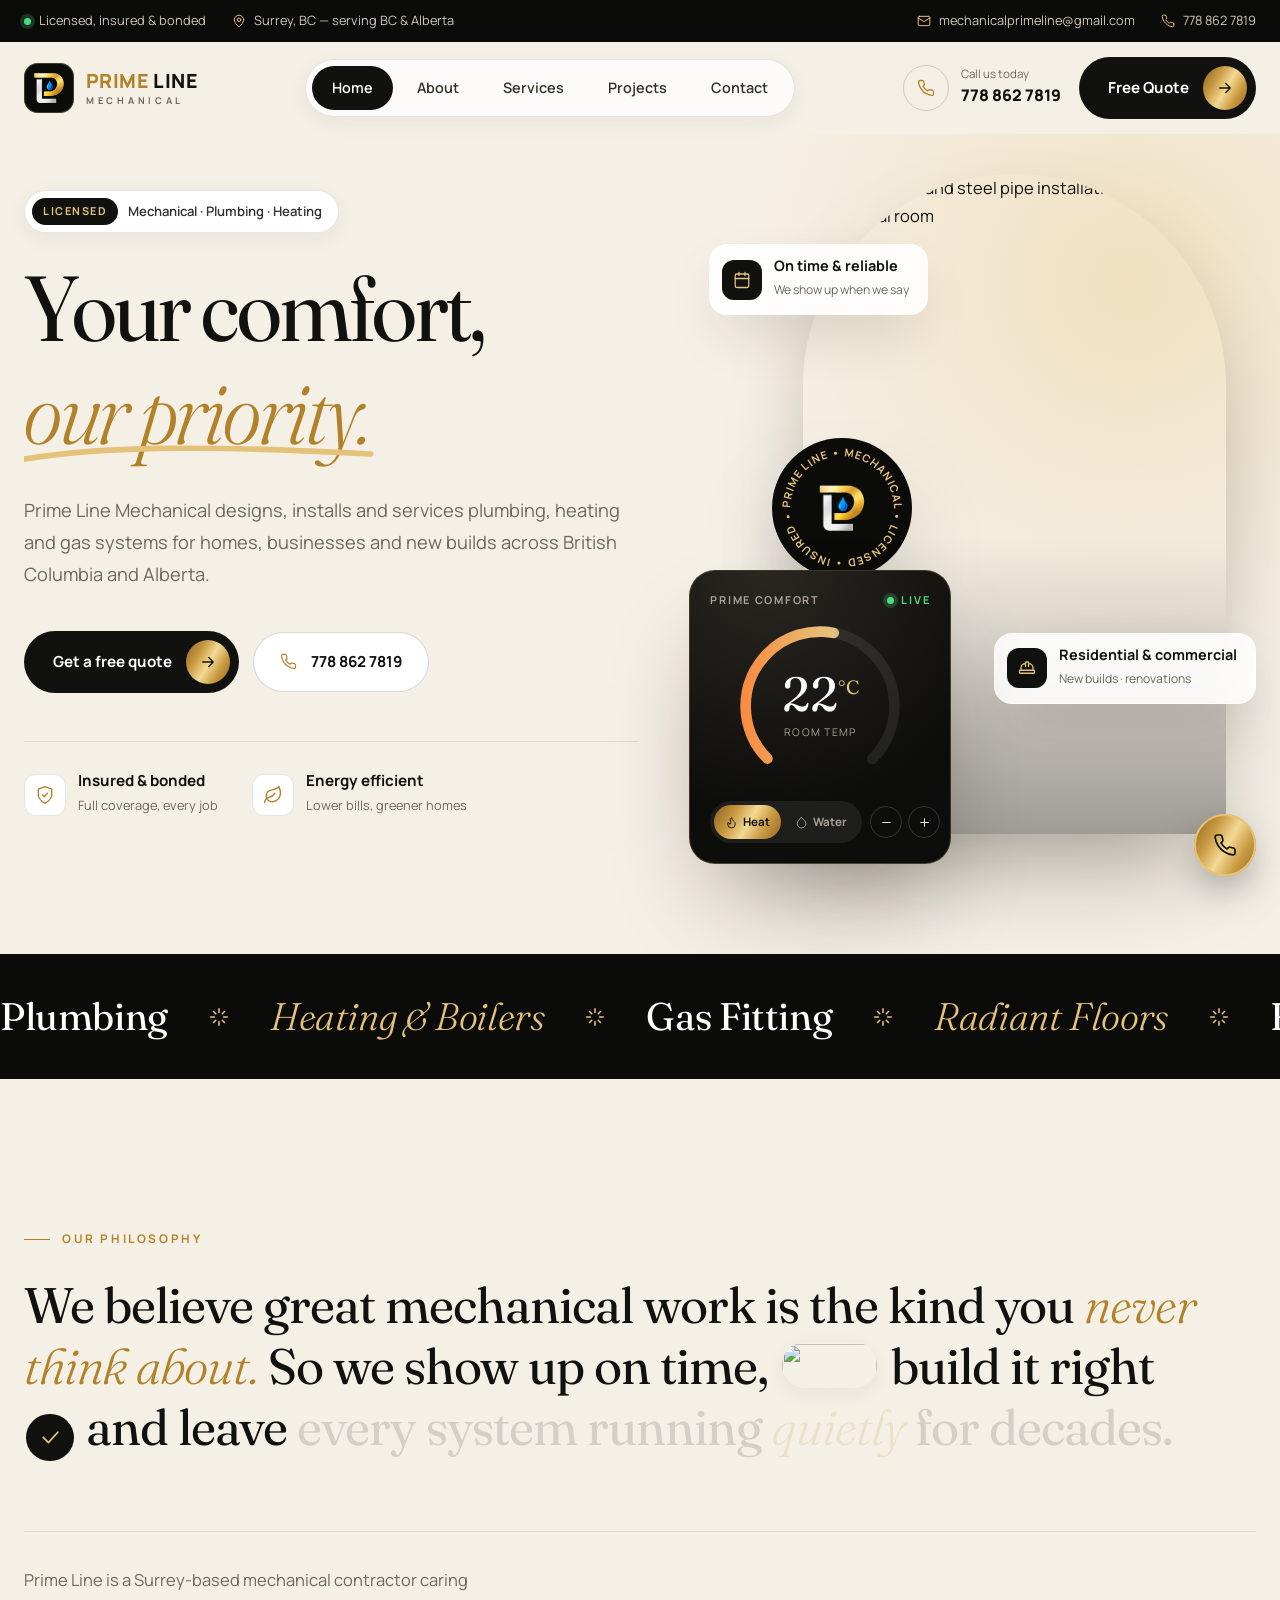
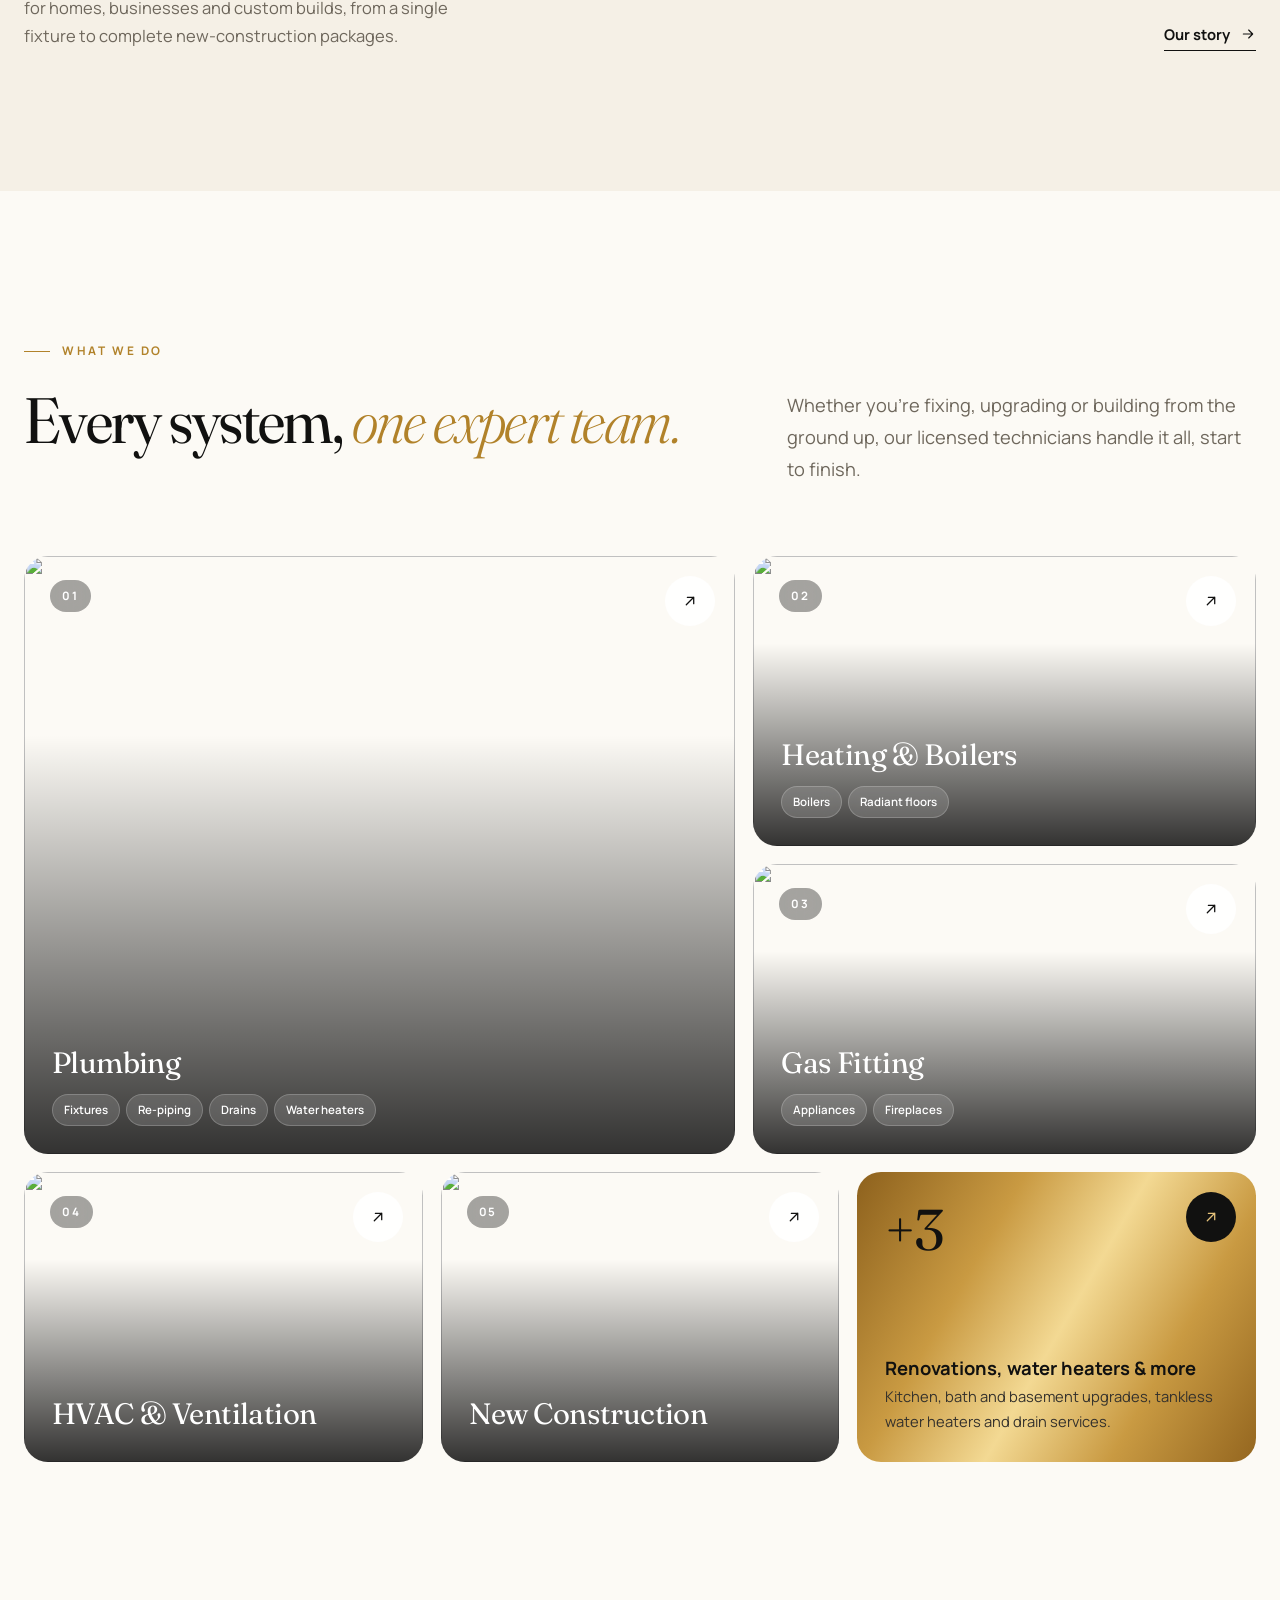
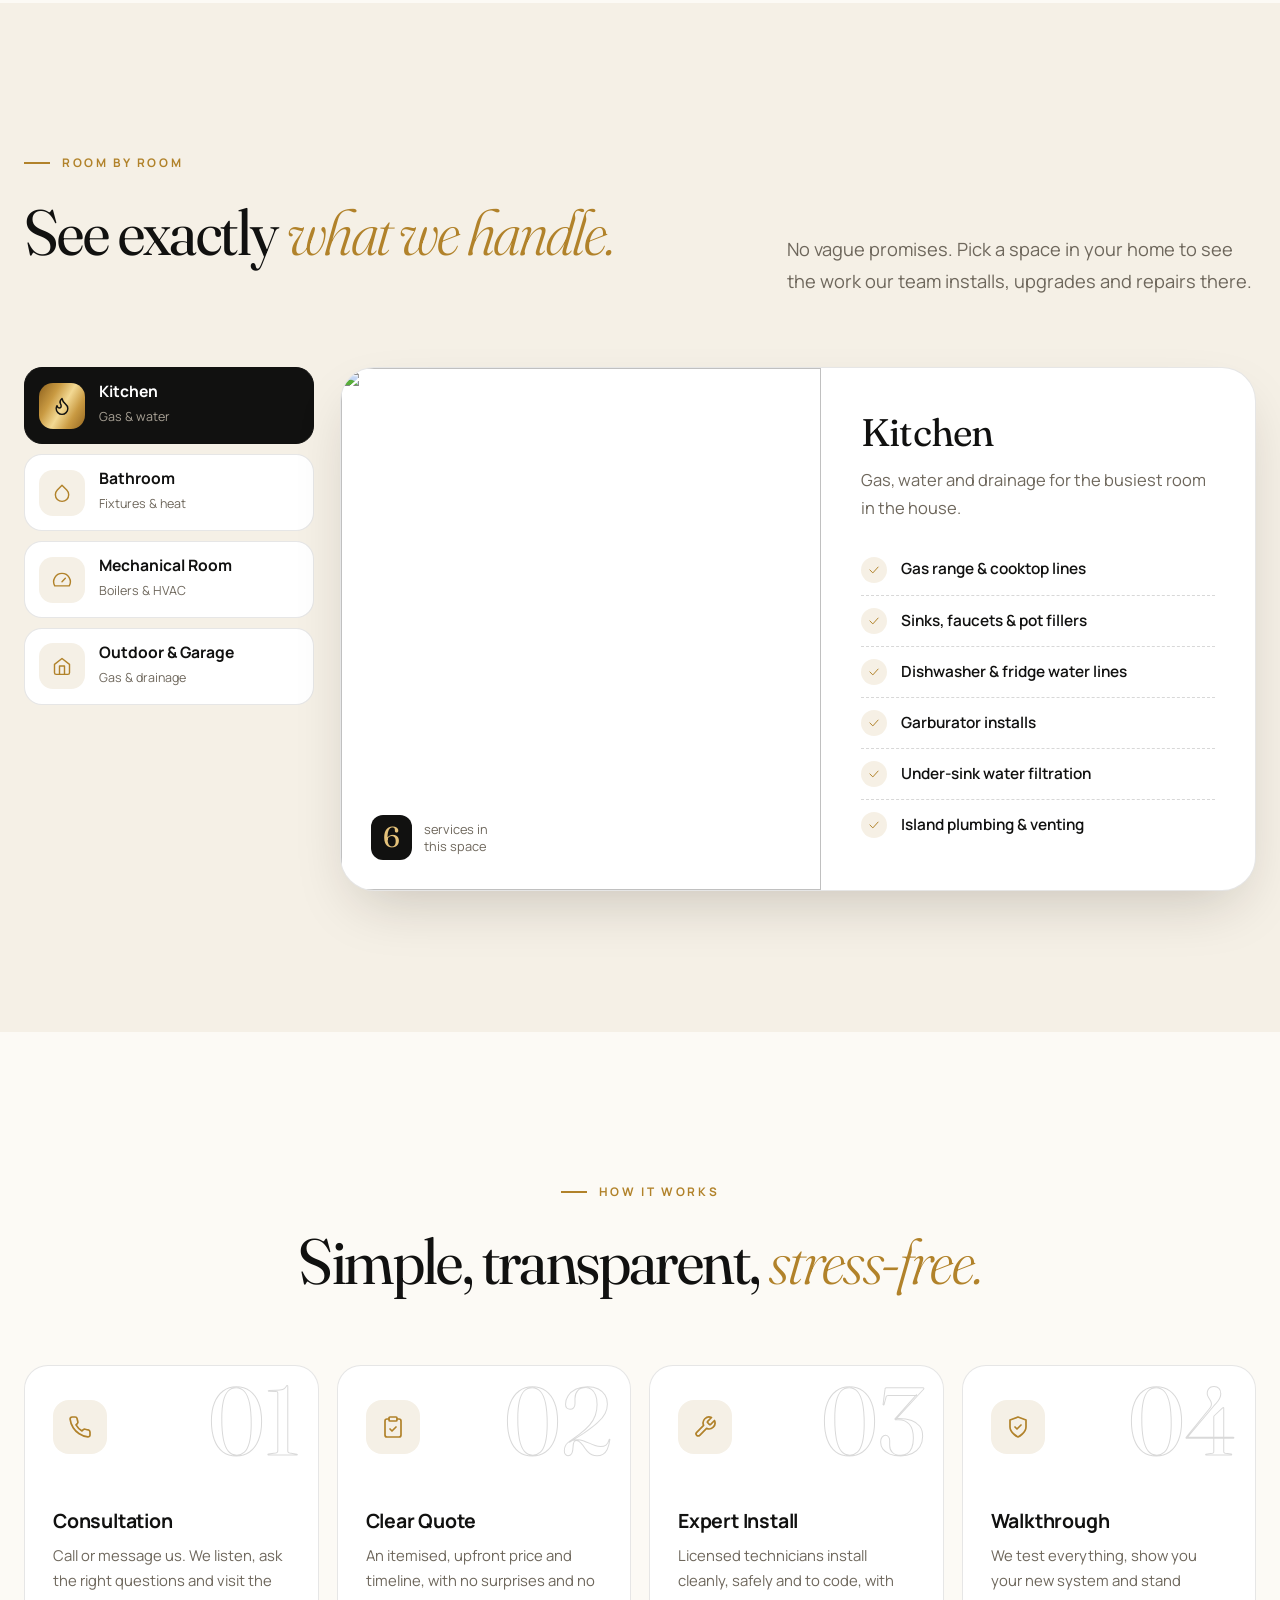
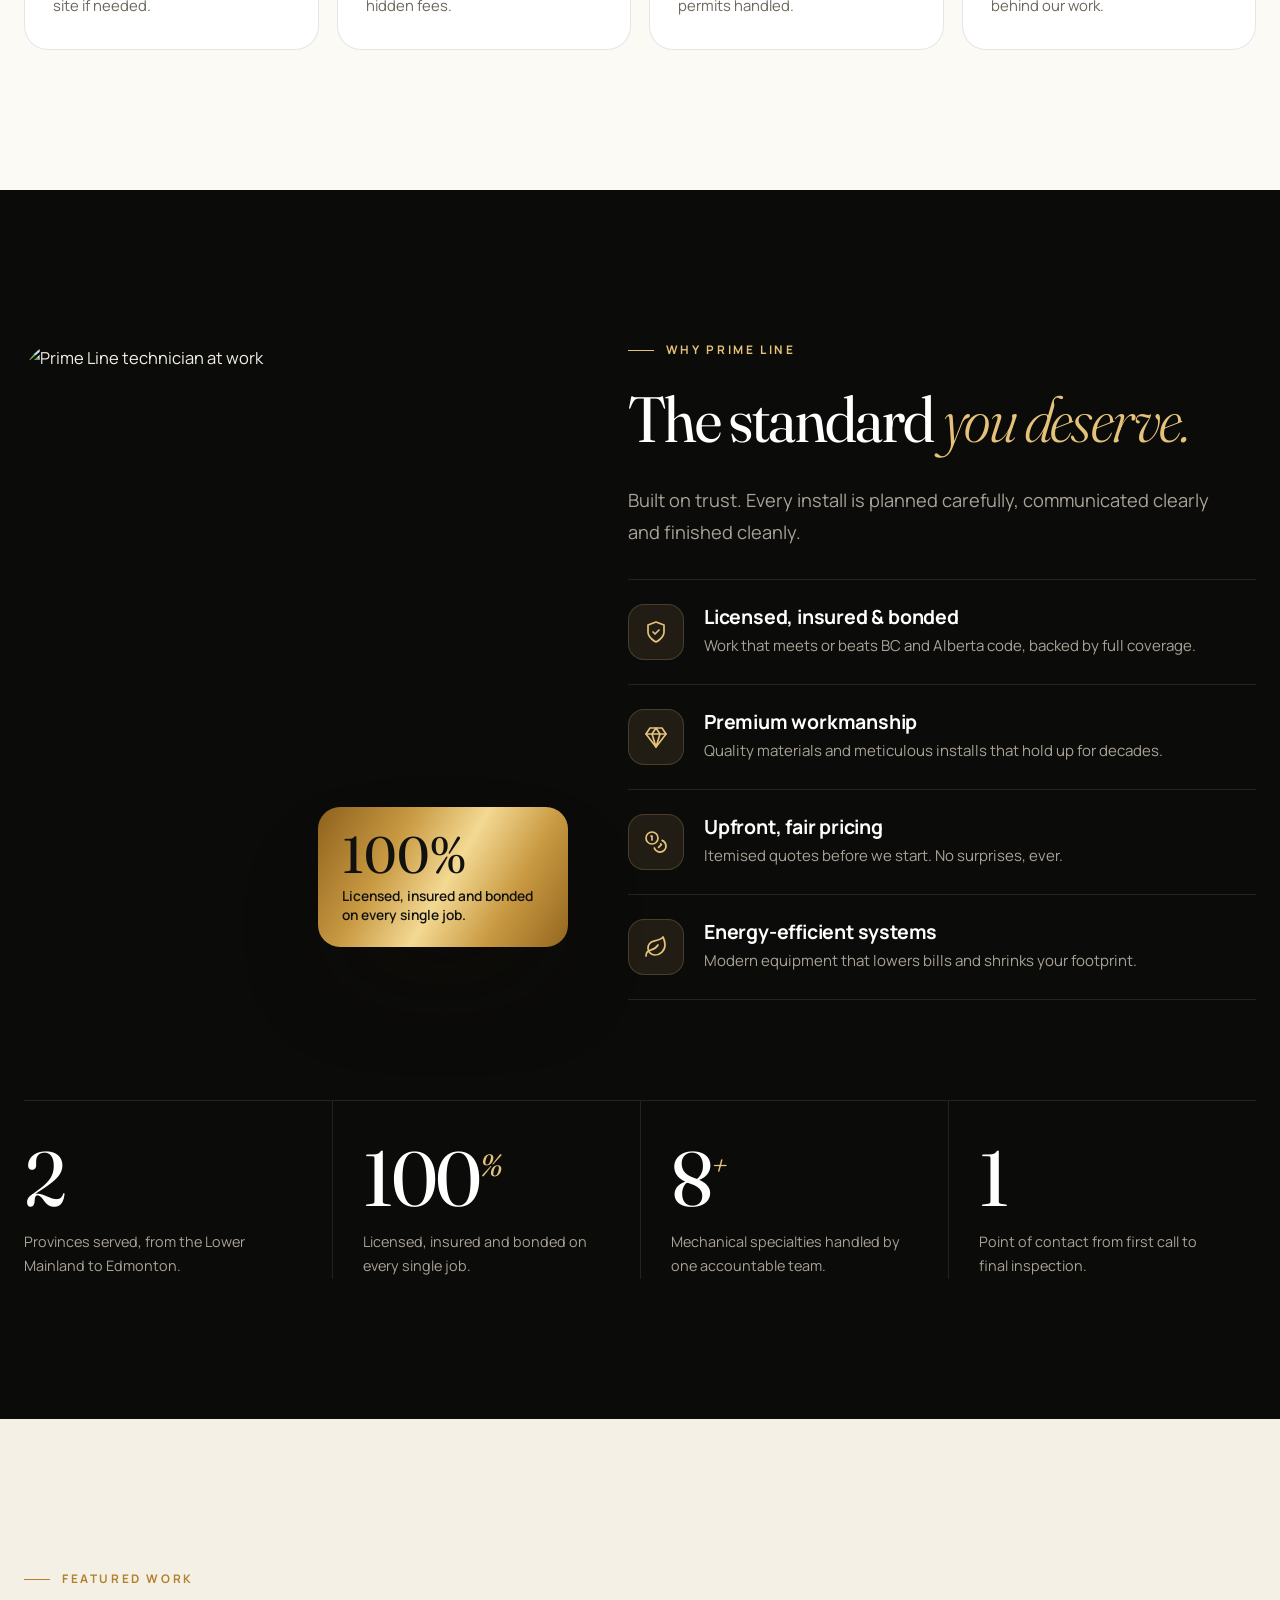
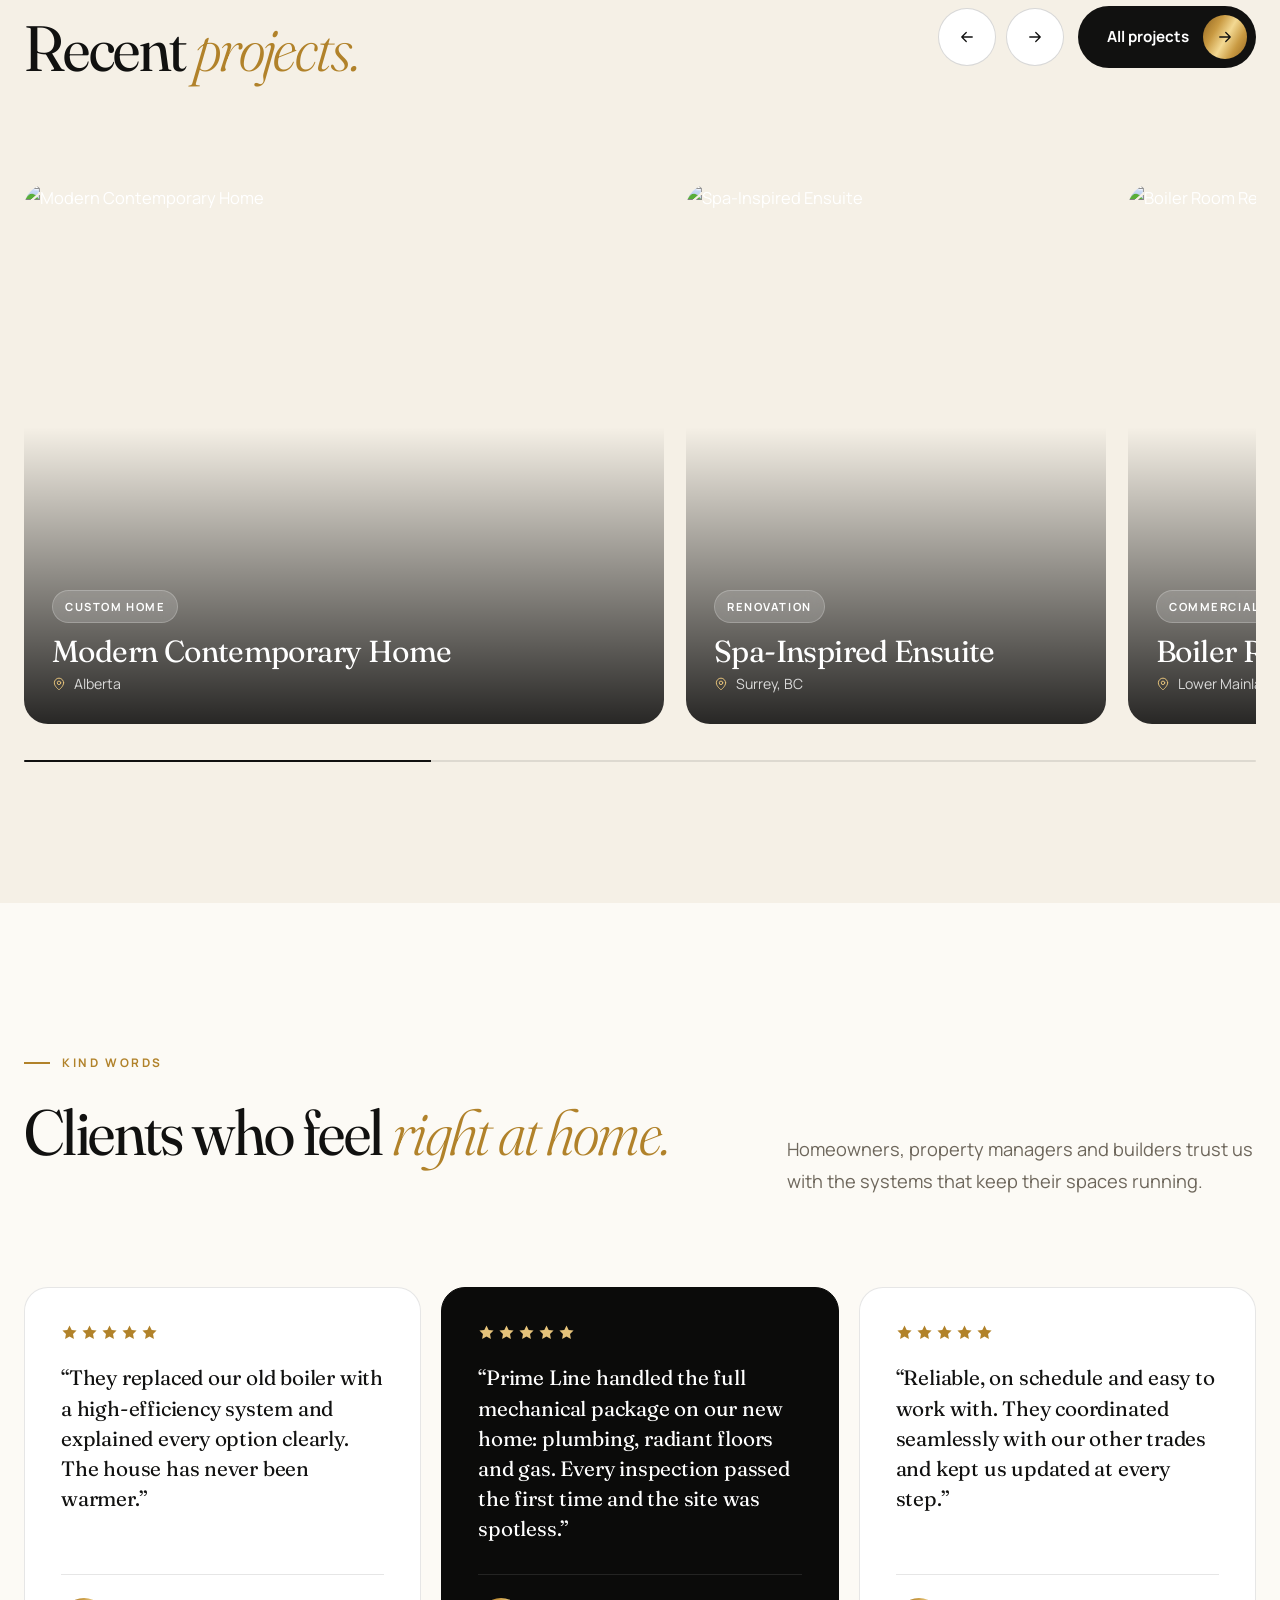
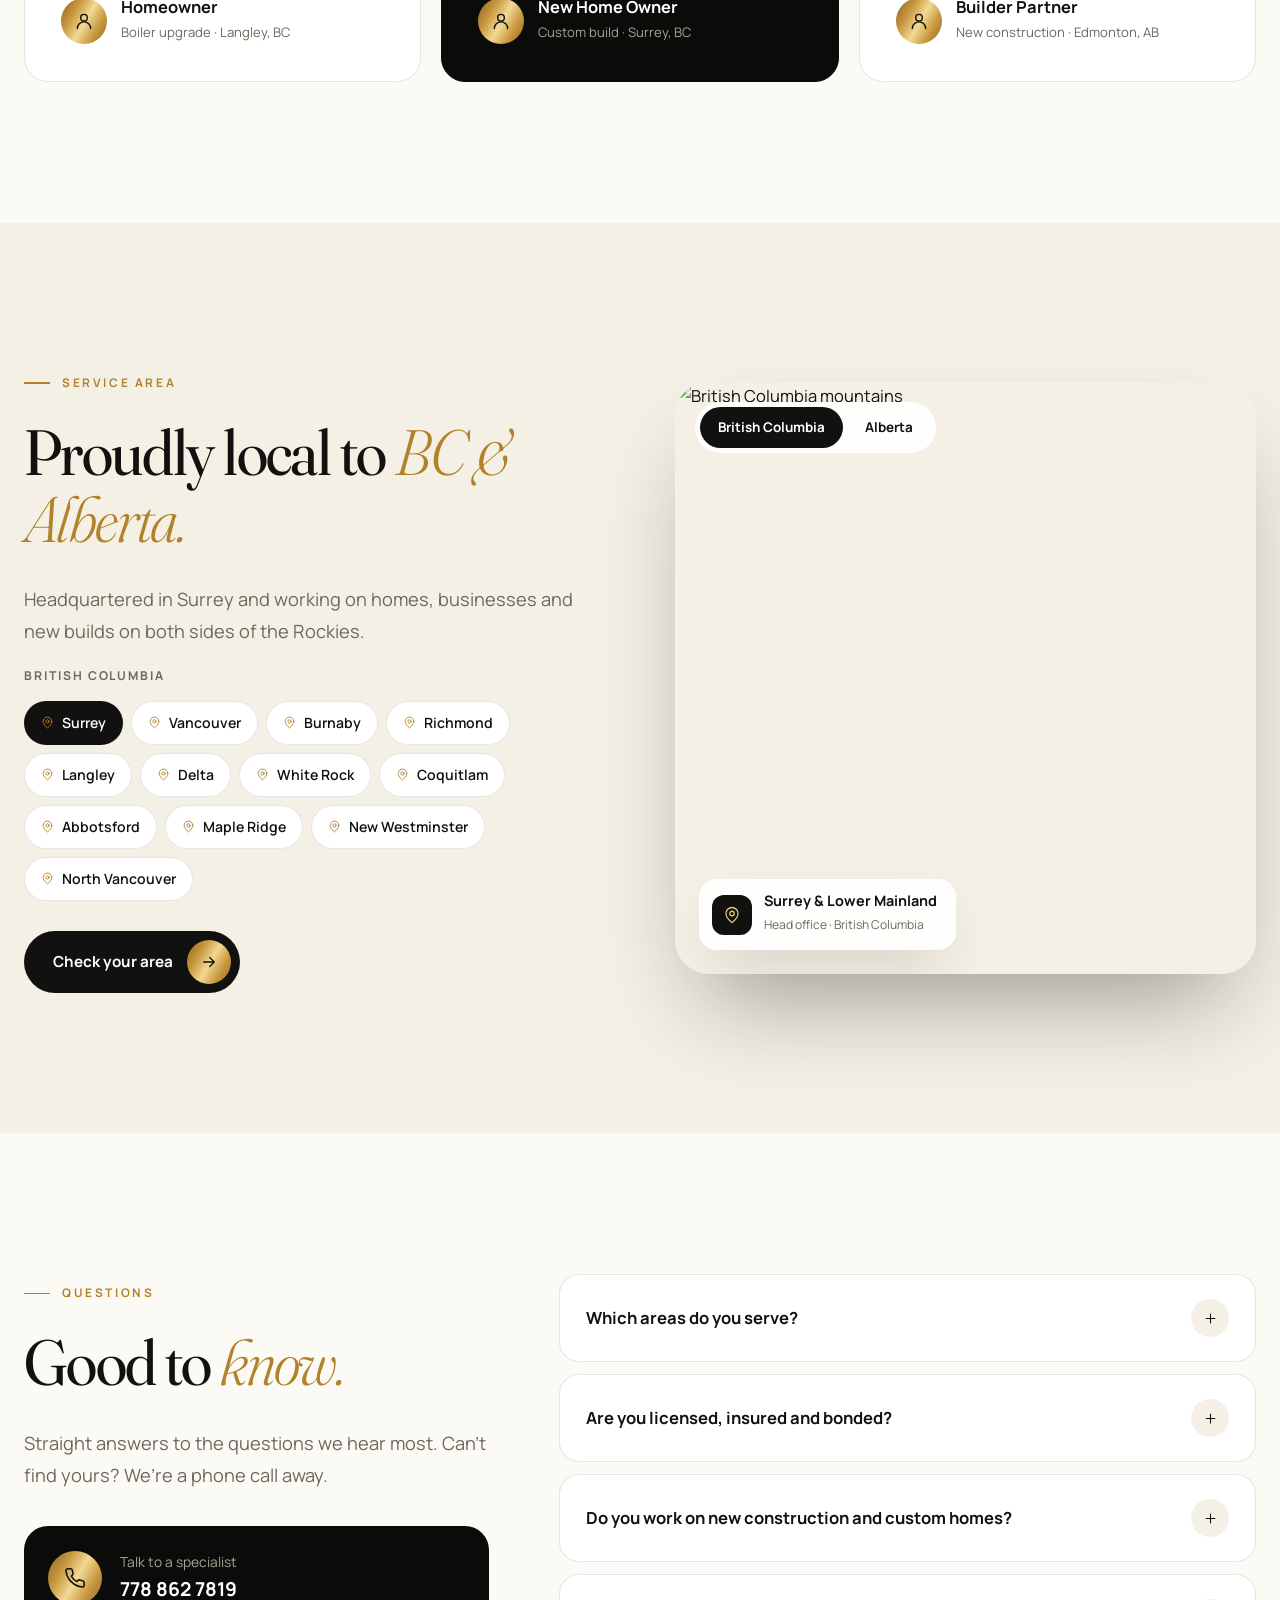
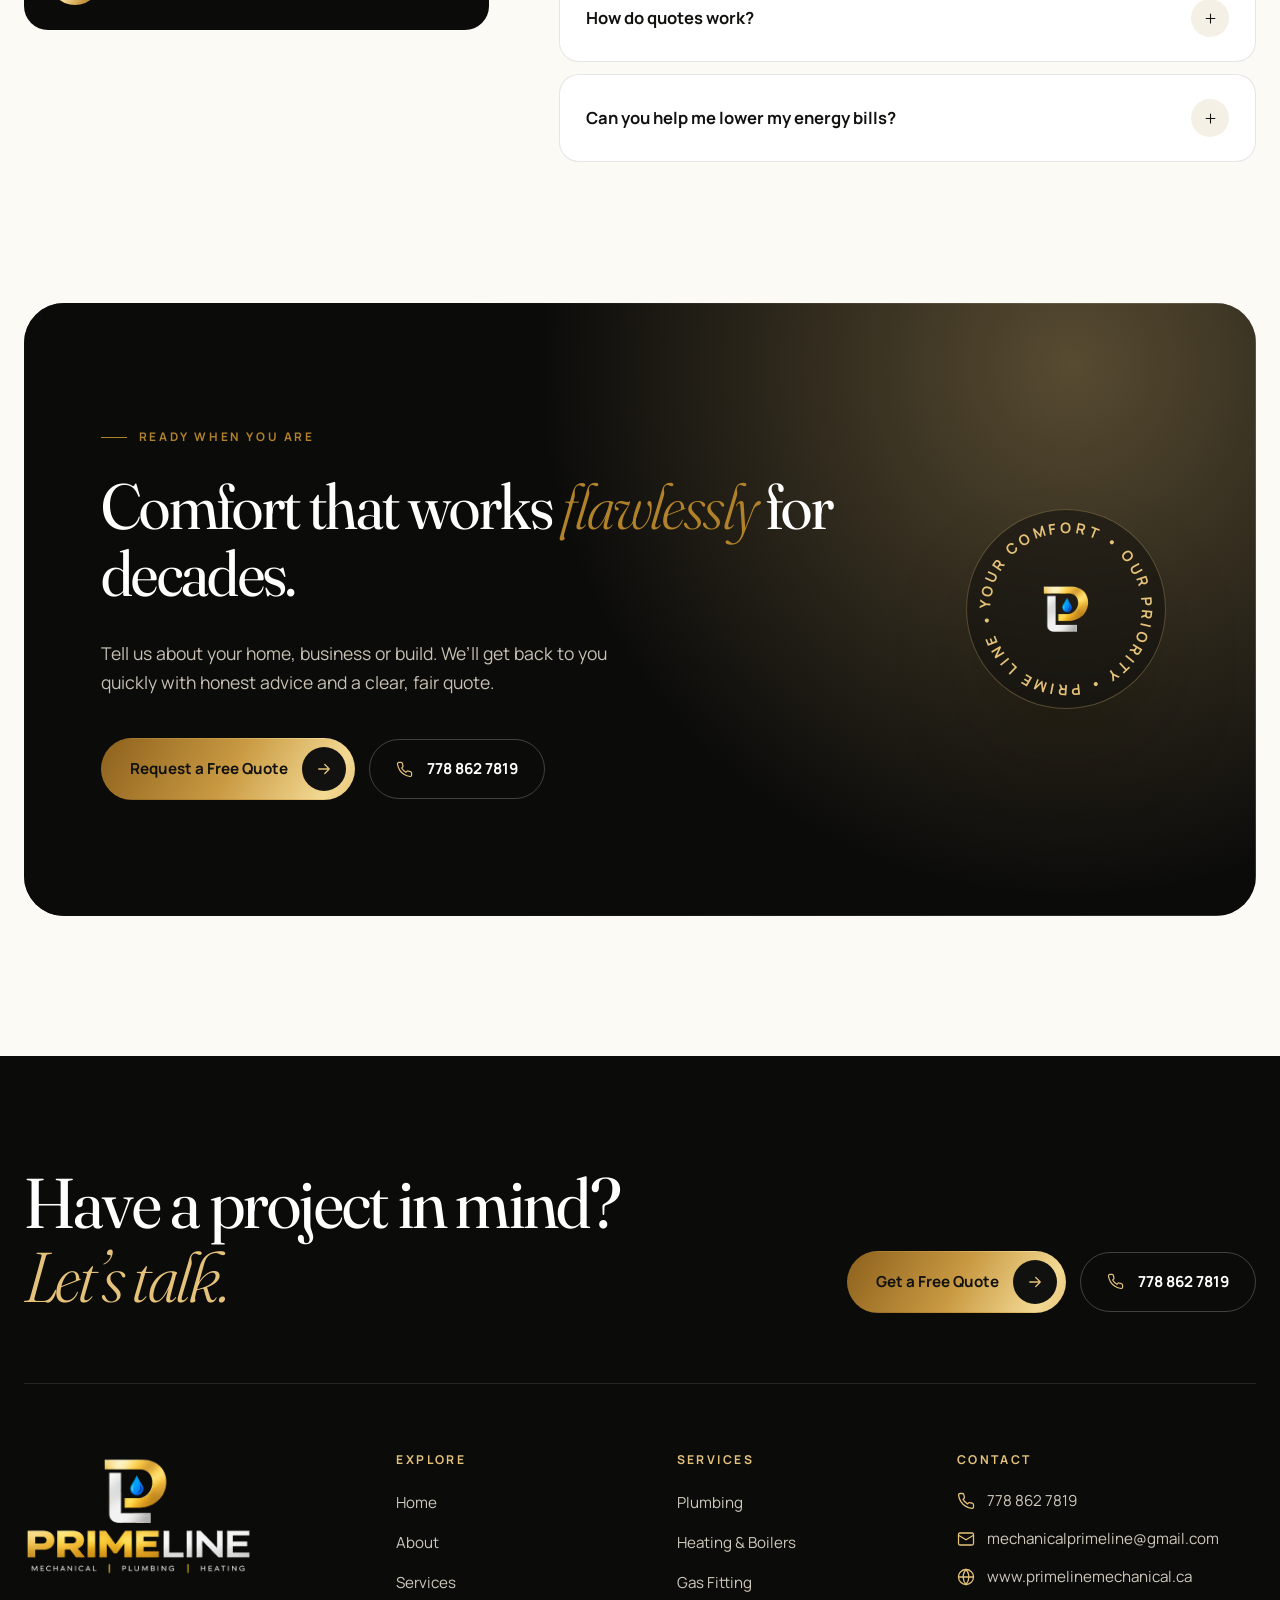
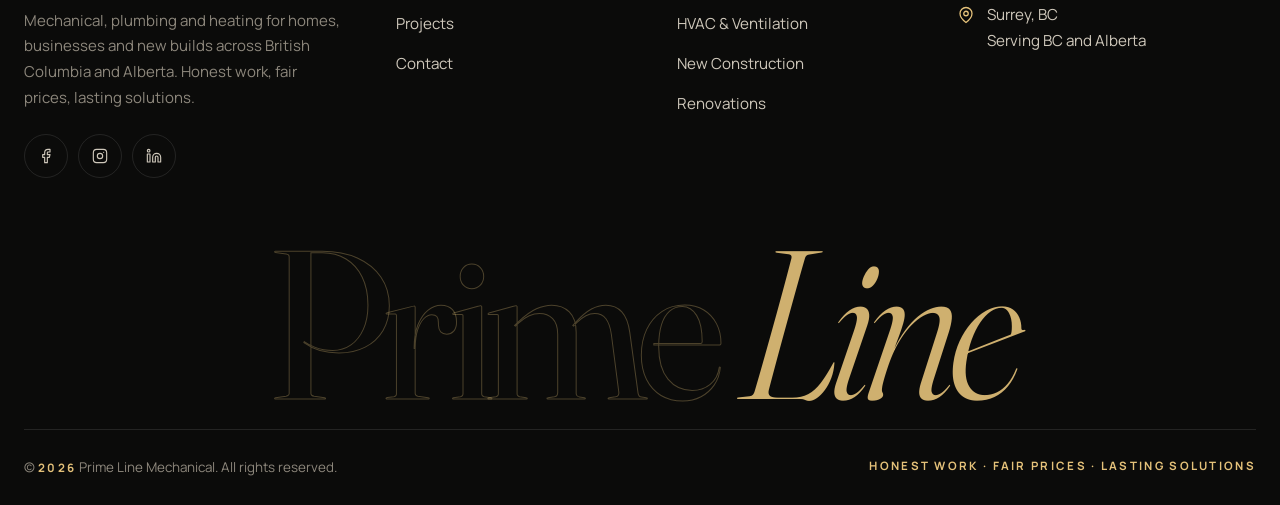
==== index.html @ 098510f1 "Add Prime Line Mechanical 5-page website Static site (Home, About, Services, Projects, Contact) with" ====
<!DOCTYPE html>
<html lang="en">
<head>
<meta charset="UTF-8">
<meta name="viewport" content="width=device-width, initial-scale=1">
<title>Prime Line Mechanical | Plumbing, Heating & Gas | Surrey, BC</title>
<meta name="description" content="Licensed, insured and bonded mechanical, plumbing and heating contractor in Surrey, BC, serving BC and Alberta.">
<meta name="theme-color" content="#0b0b0a">
<meta property="og:title" content="Prime Line Mechanical | Plumbing, Heating & Gas | Surrey, BC">
<meta property="og:description" content="Licensed, insured and bonded mechanical, plumbing and heating contractor in Surrey, BC, serving BC and Alberta.">
<meta property="og:type" content="website">
<link rel="icon" href="img/favicon.png" type="image/png">
<link rel="apple-touch-icon" href="img/favicon.png">
<meta property="og:image" content="img/logo-full.png">
<link rel="preconnect" href="https://fonts.googleapis.com">
<link rel="preconnect" href="https://fonts.gstatic.com" crossorigin>
<link rel="preconnect" href="https://images.unsplash.com">
<link href="https://fonts.googleapis.com/css2?family=Fraunces:ital,opsz,wght@0,9..144,300..600;1,9..144,300..500&family=Manrope:wght@400;500;600;700;800&display=swap" rel="stylesheet">
<link rel="stylesheet" href="css/style.css">
</head>
<body>
<svg width="0" height="0" style="position:absolute" aria-hidden="true">

<defs>
  <linearGradient id="lg-gold" x1="0" y1="0" x2="1" y2="1">
    <stop offset="0" stop-color="#8a5f1c"/><stop offset=".35" stop-color="#e2b65a"/><stop offset=".55" stop-color="#fbe7a6"/><stop offset=".8" stop-color="#d4a64a"/><stop offset="1" stop-color="#9b6a22"/>
  </linearGradient>
  <linearGradient id="lg-chrome" x1="0" y1="0" x2="0" y2="1">
    <stop offset="0" stop-color="#ffffff"/><stop offset=".45" stop-color="#cfcfcf"/><stop offset=".55" stop-color="#8a8a8a"/><stop offset="1" stop-color="#e8e8e8"/>
  </linearGradient>
  <linearGradient id="lg-blue" x1="0" y1="0" x2="0" y2="1">
    <stop offset="0" stop-color="#8fd0ff"/><stop offset=".5" stop-color="#2f8cff"/><stop offset="1" stop-color="#0b4fd1"/>
  </linearGradient>
</defs>

<defs><linearGradient id="dial-grad" x1="0" y1="0" x2="1" y2="1">
<stop offset="0" stop-color="#2f8cff"/><stop offset=".45" stop-color="#e5c27a"/><stop offset="1" stop-color="#ff7a2f"/></linearGradient></defs>

<symbol id="logo" viewBox="0 0 64 64">
  <path d="M10 5h22a16.5 16.5 0 0 1 0 33H23v7H10z M23 16v11h8.5a5.5 5.5 0 0 0 0-11z" fill="url(#lg-gold)" fill-rule="evenodd"/>
  <path d="M10 45h13v5h25v9H10z" fill="url(#lg-chrome)"/>
  <rect x="31" y="46.5" width="2.4" height="11" fill="#7d7d7d" opacity=".6"/>
  <rect x="34.5" y="41" width="4" height="5" rx="1" fill="url(#lg-gold)"/>
  <rect x="32" y="39.5" width="9" height="2.4" rx="1.2" fill="url(#lg-gold)"/>
  <path d="M28 15.5c3.4 4.4 4.6 6.8 4.6 8.8a4.6 4.6 0 0 1-9.2 0c0-2 1.2-4.4 4.6-8.8z" fill="url(#lg-blue)"/>
  <path d="M55 30c4.6 5.4 6.6 9 6.6 12.6a6.6 6.6 0 0 1-13.2 0c0-3 1.6-5.4 3-7.4.8 2 1.8 3.2 3 3.4-.6-3.2-.2-5.8.6-8.6z" fill="url(#lg-blue)"/>
</symbol>

<symbol id="i-phone" viewBox="0 0 24 24" fill="none" stroke="currentColor" stroke-width="1.7" stroke-linecap="round" stroke-linejoin="round"><path d="M22 16.9v3a2 2 0 0 1-2.2 2 19.8 19.8 0 0 1-8.6-3.1 19.5 19.5 0 0 1-6-6A19.8 19.8 0 0 1 2.1 4.2 2 2 0 0 1 4.1 2h3a2 2 0 0 1 2 1.7c.1 1 .4 1.9.7 2.8a2 2 0 0 1-.5 2.1L8 9.9a16 16 0 0 0 6 6l1.3-1.3a2 2 0 0 1 2.1-.4c.9.3 1.8.6 2.8.7a2 2 0 0 1 1.7 2z"/></symbol>
<symbol id="i-mail" viewBox="0 0 24 24" fill="none" stroke="currentColor" stroke-width="1.7" stroke-linecap="round" stroke-linejoin="round"><rect x="2" y="4" width="20" height="16" rx="2"/><path d="m22 7-10 6L2 7"/></symbol>
<symbol id="i-pin" viewBox="0 0 24 24" fill="none" stroke="currentColor" stroke-width="1.7" stroke-linecap="round" stroke-linejoin="round"><path d="M20 10c0 6-8 12-8 12s-8-6-8-12a8 8 0 0 1 16 0z"/><circle cx="12" cy="10" r="3"/></symbol>
<symbol id="i-globe" viewBox="0 0 24 24" fill="none" stroke="currentColor" stroke-width="1.7" stroke-linecap="round" stroke-linejoin="round"><circle cx="12" cy="12" r="10"/><path d="M2 12h20M12 2a15 15 0 0 1 0 20M12 2a15 15 0 0 0 0 20"/></symbol>
<symbol id="i-clock" viewBox="0 0 24 24" fill="none" stroke="currentColor" stroke-width="1.7" stroke-linecap="round" stroke-linejoin="round"><circle cx="12" cy="12" r="10"/><path d="M12 6v6l4 2"/></symbol>
<symbol id="i-arrow" viewBox="0 0 24 24" fill="none" stroke="currentColor" stroke-width="1.7" stroke-linecap="round" stroke-linejoin="round"><path d="M5 12h14M13 6l6 6-6 6"/></symbol>
<symbol id="i-check" viewBox="0 0 24 24" fill="none" stroke="currentColor" stroke-width="1.7" stroke-linecap="round" stroke-linejoin="round"><circle cx="12" cy="12" r="10"/><path d="m8 12 3 3 5-6"/></symbol>
<symbol id="i-shield" viewBox="0 0 24 24" fill="none" stroke="currentColor" stroke-width="1.7" stroke-linecap="round" stroke-linejoin="round"><path d="M12 22s8-4 8-10V5l-8-3-8 3v7c0 6 8 10 8 10z"/><path d="m9 12 2 2 4-4"/></symbol>
<symbol id="i-users" viewBox="0 0 24 24" fill="none" stroke="currentColor" stroke-width="1.7" stroke-linecap="round" stroke-linejoin="round"><path d="M17 21v-2a4 4 0 0 0-4-4H5a4 4 0 0 0-4 4v2"/><circle cx="9" cy="7" r="4"/><path d="M23 21v-2a4 4 0 0 0-3-3.9M16 3.1a4 4 0 0 1 0 7.8"/></symbol>
<symbol id="i-diamond" viewBox="0 0 24 24" fill="none" stroke="currentColor" stroke-width="1.7" stroke-linecap="round" stroke-linejoin="round"><path d="M6 3h12l4 6-10 13L2 9z"/><path d="M2 9h20M12 22 8 9l4-6 4 6z"/></symbol>
<symbol id="i-coins" viewBox="0 0 24 24" fill="none" stroke="currentColor" stroke-width="1.7" stroke-linecap="round" stroke-linejoin="round"><circle cx="8" cy="8" r="6"/><path d="M18.1 10.4A6 6 0 1 1 10.3 18"/><path d="M7 6h1v4M16.7 13.9l.7.7-2.8 2.8"/></symbol>
<symbol id="i-leaf" viewBox="0 0 24 24" fill="none" stroke="currentColor" stroke-width="1.7" stroke-linecap="round" stroke-linejoin="round"><path d="M11 20A7 7 0 0 1 9.8 6.1C15.5 5 17 4.5 19 2c1 2 2 4.2 2 8 0 5.5-4.8 10-10 10z"/><path d="M2 21c0-3 1.9-5.4 5.2-6.1 2.5-.5 5-2 6.8-4.9"/></symbol>
<symbol id="i-plus" viewBox="0 0 24 24" fill="none" stroke="currentColor" stroke-width="1.7" stroke-linecap="round" stroke-linejoin="round"><path d="M12 5v14M5 12h14"/></symbol>
<symbol id="i-close" viewBox="0 0 24 24" fill="none" stroke="currentColor" stroke-width="1.7" stroke-linecap="round" stroke-linejoin="round"><path d="M18 6 6 18M6 6l12 12"/></symbol>
<symbol id="i-up" viewBox="0 0 24 24" fill="none" stroke="currentColor" stroke-width="1.7" stroke-linecap="round" stroke-linejoin="round"><path d="M12 19V5M5 12l7-7 7 7"/></symbol>
<symbol id="i-wrench" viewBox="0 0 24 24" fill="none" stroke="currentColor" stroke-width="1.7" stroke-linecap="round" stroke-linejoin="round"><path d="M14.7 6.3a1 1 0 0 0 0 1.4l1.6 1.6a1 1 0 0 0 1.4 0l3.8-3.8a6 6 0 0 1-7.9 7.9l-6.9 6.9a2.1 2.1 0 0 1-3-3l6.9-6.9a6 6 0 0 1 7.9-7.9z"/></symbol>
<symbol id="i-flame" viewBox="0 0 24 24" fill="none" stroke="currentColor" stroke-width="1.7" stroke-linecap="round" stroke-linejoin="round"><path d="M8.5 14.5A2.5 2.5 0 0 0 11 12c0-1.4-.5-2-1-3-1.1-2.1-.2-4 2-6 .5 2.5 2 4.9 4 6.5 2 1.6 3 3.5 3 5.5a7 7 0 1 1-14 0c0-1.2.4-2.3 1-3.4.3 1.6 1.6 2.9 3.5 2.9z"/></symbol>
<symbol id="i-drop" viewBox="0 0 24 24" fill="none" stroke="currentColor" stroke-width="1.7" stroke-linecap="round" stroke-linejoin="round"><path d="M12 2.7 17.7 8.4a8 8 0 1 1-11.3 0z"/></symbol>
<symbol id="i-fan" viewBox="0 0 24 24" fill="none" stroke="currentColor" stroke-width="1.7" stroke-linecap="round" stroke-linejoin="round"><circle cx="12" cy="12" r="2"/><path d="M12 10c0-4 1-8 4-8s3 4 0 6M14 12c4 0 8 1 8 4s-4 3-6 0M12 14c0 4-1 8-4 8s-3-4 0-6M10 12c-4 0-8-1-8-4s4-3 6 0"/></symbol>
<symbol id="i-building" viewBox="0 0 24 24" fill="none" stroke="currentColor" stroke-width="1.7" stroke-linecap="round" stroke-linejoin="round"><rect x="4" y="2" width="16" height="20" rx="2"/><path d="M9 22v-4h6v4M8 6h.01M16 6h.01M12 6h.01M12 10h.01M12 14h.01M16 10h.01M16 14h.01M8 10h.01M8 14h.01"/></symbol>
<symbol id="i-home" viewBox="0 0 24 24" fill="none" stroke="currentColor" stroke-width="1.7" stroke-linecap="round" stroke-linejoin="round"><path d="m3 10 9-7 9 7v10a2 2 0 0 1-2 2H5a2 2 0 0 1-2-2z"/><path d="M9 22V12h6v10"/></symbol>
<symbol id="i-hammer" viewBox="0 0 24 24" fill="none" stroke="currentColor" stroke-width="1.7" stroke-linecap="round" stroke-linejoin="round"><path d="m15 12-8.5 8.5a2.1 2.1 0 0 1-3-3L12 9"/><path d="M17.6 15 22 10.6M20.9 11.7l-1.3-1.3a2 2 0 0 1-.6-1.4V7.9l-2.3-2.3a5.6 5.6 0 0 0-4-1.6H9l.9.8A6.2 6.2 0 0 1 12 9.6V11l2 2h1.2c.5 0 1 .2 1.4.6l1.3 1.3"/></symbol>
<symbol id="i-hardhat" viewBox="0 0 24 24" fill="none" stroke="currentColor" stroke-width="1.7" stroke-linecap="round" stroke-linejoin="round"><path d="M2 18a1 1 0 0 0 1 1h18a1 1 0 0 0 1-1v-2a1 1 0 0 0-1-1H3a1 1 0 0 0-1 1z"/><path d="M10 10V5a1 1 0 0 1 1-1h2a1 1 0 0 1 1 1v5M4 15v-3a6 6 0 0 1 6-6M14 6a6 6 0 0 1 6 6v3"/></symbol>
<symbol id="i-gauge" viewBox="0 0 24 24" fill="none" stroke="currentColor" stroke-width="1.7" stroke-linecap="round" stroke-linejoin="round"><path d="m12 14 4-4"/><path d="M3.3 19a10 10 0 1 1 17.4 0z"/></symbol>
<symbol id="i-thermo" viewBox="0 0 24 24" fill="none" stroke="currentColor" stroke-width="1.7" stroke-linecap="round" stroke-linejoin="round"><path d="M14 4v10.5a4 4 0 1 1-4 0V4a2 2 0 0 1 4 0z"/></symbol>
<symbol id="i-award" viewBox="0 0 24 24" fill="none" stroke="currentColor" stroke-width="1.7" stroke-linecap="round" stroke-linejoin="round"><circle cx="12" cy="8" r="6"/><path d="M15.5 12.9 17 22l-5-3-5 3 1.5-9.1"/></symbol>
<symbol id="i-pipe" viewBox="0 0 24 24" fill="none" stroke="currentColor" stroke-width="1.7" stroke-linecap="round" stroke-linejoin="round"><path d="M3 4h6v6h8a4 4 0 0 1 4 4v6h-6v-4H9a6 6 0 0 1-6-6z"/></symbol>
<symbol id="i-bolt" viewBox="0 0 24 24" fill="none" stroke="currentColor" stroke-width="1.7" stroke-linecap="round" stroke-linejoin="round"><path d="M13 2 3 14h9l-1 8 10-12h-9z"/></symbol>
<symbol id="i-calendar" viewBox="0 0 24 24" fill="none" stroke="currentColor" stroke-width="1.7" stroke-linecap="round" stroke-linejoin="round"><rect x="3" y="4" width="18" height="18" rx="2"/><path d="M16 2v4M8 2v4M3 10h18"/></symbol>
<symbol id="i-clipboard" viewBox="0 0 24 24" fill="none" stroke="currentColor" stroke-width="1.7" stroke-linecap="round" stroke-linejoin="round"><rect x="8" y="2" width="8" height="4" rx="1"/><path d="M16 4h2a2 2 0 0 1 2 2v14a2 2 0 0 1-2 2H6a2 2 0 0 1-2-2V6a2 2 0 0 1 2-2h2"/><path d="m9 14 2 2 4-4"/></symbol>
<symbol id="i-eye" viewBox="0 0 24 24" fill="none" stroke="currentColor" stroke-width="1.7" stroke-linecap="round" stroke-linejoin="round"><path d="M2 12s3.6-7 10-7 10 7 10 7-3.6 7-10 7S2 12 2 12z"/><circle cx="12" cy="12" r="3"/></symbol>
<symbol id="i-target" viewBox="0 0 24 24" fill="none" stroke="currentColor" stroke-width="1.7" stroke-linecap="round" stroke-linejoin="round"><circle cx="12" cy="12" r="10"/><circle cx="12" cy="12" r="6"/><circle cx="12" cy="12" r="2"/></symbol>
<symbol id="i-heart" viewBox="0 0 24 24" fill="none" stroke="currentColor" stroke-width="1.7" stroke-linecap="round" stroke-linejoin="round"><path d="M20.8 4.6a5.5 5.5 0 0 0-7.8 0L12 5.7l-1-1.1a5.5 5.5 0 0 0-7.8 7.8l1 1.1L12 21l7.8-7.5 1-1.1a5.5 5.5 0 0 0 0-7.8z"/></symbol>
<symbol id="i-facebook" viewBox="0 0 24 24" fill="none" stroke="currentColor" stroke-width="1.7" stroke-linecap="round" stroke-linejoin="round"><path d="M18 2h-3a5 5 0 0 0-5 5v3H7v4h3v8h4v-8h3l1-4h-4V7a1 1 0 0 1 1-1h3z"/></symbol>
<symbol id="i-instagram" viewBox="0 0 24 24" fill="none" stroke="currentColor" stroke-width="1.7" stroke-linecap="round" stroke-linejoin="round"><rect x="2" y="2" width="20" height="20" rx="5"/><circle cx="12" cy="12" r="4"/><path d="M17.5 6.5h.01"/></symbol>
<symbol id="i-linkedin" viewBox="0 0 24 24" fill="none" stroke="currentColor" stroke-width="1.7" stroke-linecap="round" stroke-linejoin="round"><path d="M16 8a6 6 0 0 1 6 6v7h-4v-7a2 2 0 0 0-4 0v7h-4v-7a6 6 0 0 1 6-6zM2 9h4v12H2z"/><circle cx="4" cy="4" r="2"/></symbol>
<symbol id="i-minus" viewBox="0 0 24 24" fill="none" stroke="currentColor" stroke-width="1.7" stroke-linecap="round" stroke-linejoin="round"><path d="M5 12h14"/></symbol>
<symbol id="i-chev" viewBox="0 0 24 24" fill="none" stroke="currentColor" stroke-width="1.7" stroke-linecap="round" stroke-linejoin="round"><path d="m9 18 6-6-6-6"/></symbol>
<symbol id="i-user" viewBox="0 0 24 24" fill="none" stroke="currentColor" stroke-width="1.7" stroke-linecap="round" stroke-linejoin="round"><circle cx="12" cy="8" r="4"/><path d="M4 21a8 8 0 0 1 16 0"/></symbol>
<symbol id="i-tick" viewBox="0 0 24 24" fill="none" stroke="currentColor" stroke-width="1.7" stroke-linecap="round" stroke-linejoin="round"><path d="m5 12 5 5 9-10"/></symbol>
<symbol id="i-sparkle" viewBox="0 0 24 24" fill="none" stroke="currentColor" stroke-width="1.7" stroke-linecap="round" stroke-linejoin="round"><path d="M12 3v4M12 17v4M3 12h4M17 12h4M6 6l2.5 2.5M15.5 15.5 18 18M6 18l2.5-2.5M15.5 8.5 18 6"/></symbol>
<symbol id="i-star" viewBox="0 0 24 24" fill="currentColor"><path d="m12 2 3.1 6.3 6.9 1-5 4.9 1.2 6.8L12 17.8 5.8 21l1.2-6.8-5-4.9 6.9-1z"/></symbol>
<symbol id="i-quote" viewBox="0 0 24 24" fill="currentColor"><path d="M3 21c3 0 7-1 7-8V5H3v8h4c0 4-2 5-4 5zM14 21c3 0 7-1 7-8V5h-7v8h4c0 4-2 5-4 5z"/></symbol>
</svg>
<div class="progress"></div>
<div class="preloader" aria-hidden="true">
  <div class="preloader__in">
    <img class="preloader__logo" src="img/logo-full.png" alt="Prime Line Mechanical" width="260">
    <div class="preloader__bar"><i></i></div>
  </div>
</div>

<div class="topbar">
  <div class="container">
    <div class="topbar__l">
      <span><i class="dot"></i> Licensed, insured &amp; bonded</span>
      <span><svg aria-hidden="true"><use href="#i-pin"/></svg> Surrey, BC &mdash; serving BC &amp; Alberta</span>
    </div>
    <div class="topbar__r">
      <a href="mailto:mechanicalprimeline@gmail.com"><svg aria-hidden="true"><use href="#i-mail"/></svg> mechanicalprimeline@gmail.com</a>
      <a href="tel:+17788627819"><svg aria-hidden="true"><use href="#i-phone"/></svg> 778 862 7819</a>
    </div>
  </div>
</div>

<header class="header">
  <div class="container">
    <a href="index.html" class="logo" aria-label="Prime Line Mechanical home">
  <span class="logo__tile"><img src="img/logo-mark.png" alt="" width="36" height="36"></span>
  <span class="logo__txt"><span class="logo__name"><b>PRIME</b> LINE</span><span class="logo__sub">MECHANICAL</span></span>
</a>
    <nav class="nav" aria-label="Main"><a href="index.html" class="active">Home</a><a href="about.html">About</a><a href="services.html">Services</a><a href="projects.html">Projects</a><a href="contact.html">Contact</a></nav>
    <div class="header__r">
      <a class="callbox" href="tel:+17788627819"><span class="callbox__ic"><svg aria-hidden="true"><use href="#i-phone"/></svg></span><span><small>Call us today</small><strong>778 862 7819</strong></span></a>
      <a href="contact.html" class="btn btn--dark">Free Quote<span class="btn__ic"><svg aria-hidden="true"><use href="#i-arrow"/></svg></span></a>
      <button class="burger" aria-label="Open menu" aria-expanded="false"><span></span><span></span><span></span></button>
    </div>
  </div>
</header>

<div class="drawer">
  <nav aria-label="Mobile"><a href="index.html" class="active">Home<svg aria-hidden="true"><use href="#i-arrow"/></svg></a><a href="about.html">About<svg aria-hidden="true"><use href="#i-arrow"/></svg></a><a href="services.html">Services<svg aria-hidden="true"><use href="#i-arrow"/></svg></a><a href="projects.html">Projects<svg aria-hidden="true"><use href="#i-arrow"/></svg></a><a href="contact.html">Contact<svg aria-hidden="true"><use href="#i-arrow"/></svg></a></nav>
  <div class="drawer__info">
    <a href="tel:+17788627819">778 862 7819</a>
    <a href="mailto:mechanicalprimeline@gmail.com">mechanicalprimeline@gmail.com</a>
    <span>Surrey, BC &mdash; serving BC &amp; Alberta</span>
  </div>
</div>

<main>

<section class="hero">
  <div class="container hero__grid">
    <div>
      <div class="chip reveal"><b>Licensed</b> Mechanical &middot; Plumbing &middot; Heating</div>
      <h1>
        <span class="line"><span>Your comfort,</span></span>
        <span class="line"><span><em class="swash">our priority.<svg viewBox="0 0 300 30" preserveAspectRatio="none"><path d="M4 20 C 70 6, 150 4, 296 14"/></svg></em></span></span>
      </h1>
      <p class="lead reveal d2">Prime Line Mechanical designs, installs and services plumbing, heating and gas systems for homes, businesses and new builds across British Columbia and Alberta.</p>
      <div class="btn-row reveal d3">
        <a href="contact.html" class="btn btn--dark">Get a free quote<span class="btn__ic"><svg aria-hidden="true"><use href="#i-arrow"/></svg></span></a>
        <a href="tel:+17788627819" class="btn btn--line"><svg aria-hidden="true"><use href="#i-phone"/></svg>778 862 7819</a>
      </div>
      <div class="hero__trust reveal d4">
        <div><span class="ti"><svg aria-hidden="true"><use href="#i-shield"/></svg></span><span><strong>Insured &amp; bonded</strong><small>Full coverage, every job</small></span></div>
        <div><span class="ti"><svg aria-hidden="true"><use href="#i-leaf"/></svg></span><span><strong>Energy efficient</strong><small>Lower bills, greener homes</small></span></div>
      </div>
    </div>
    <div class="hero__art">
      <div class="arch"><img src="https://images.unsplash.com/photo-1607472586893-edb57bdc0e39?auto=format&fit=crop&w=1100&q=80" alt="Clean copper and steel pipe installation in a mechanical room"></div>
      <div class="float-card fc-1"><span class="fi"><svg aria-hidden="true"><use href="#i-calendar"/></svg></span><span><strong>On time &amp; reliable</strong><small>We show up when we say</small></span></div>
      <div class="float-card fc-2"><span class="fi"><svg aria-hidden="true"><use href="#i-hardhat"/></svg></span><span><strong>Residential &amp; commercial</strong><small>New builds &middot; renovations</small></span></div>
      <div class="spin-badge" aria-hidden="true"><svg class="ring" viewBox="0 0 120 120"><defs><path id="circ0" d="M60,60 m-50,0 a50,50 0 1,1 100,0 a50,50 0 1,1 -100,0"/></defs><text><textPath href="#circ0" textLength="312" lengthAdjust="spacing">PRIME LINE • MECHANICAL • LICENSED • INSURED • </textPath></text></svg><img class="core" src="img/logo-mark.png" alt=""></div>
      <div class="dial" aria-label="Interactive heating control demo">
        <div class="dial__top"><span>Prime Comfort</span><span class="dial__live"><i class="dot"></i>Live</span></div>
        <div class="dial__wrap">
          <svg viewBox="0 0 160 160"><circle class="dial__track" cx="80" cy="80" r="70" stroke-dasharray="329.9 1000"/><circle class="dial__arc" cx="80" cy="80" r="70"/></svg>
          <div class="dial__val"><strong><span class="dial__num">22</span><sup>&deg;C</sup></strong><small class="dial__lbl">Room temp</small></div>
        </div>
        <div class="dial__ctrl">
          <div class="dial__modes"><button class="on" data-mode="heat"><svg aria-hidden="true"><use href="#i-flame"/></svg>Heat</button><button data-mode="water"><svg aria-hidden="true"><use href="#i-drop"/></svg>Water</button></div>
          <div class="dial__pm"><button data-step="-1" aria-label="Lower"><svg aria-hidden="true"><use href="#i-minus"/></svg></button><button data-step="1" aria-label="Raise"><svg aria-hidden="true"><use href="#i-plus"/></svg></button></div>
        </div>
      </div>
    </div>
  </div>
</section>

<div class="marquee" aria-hidden="true"><div class="marquee__track"><span class="marquee__item">Plumbing<svg aria-hidden="true"><use href="#i-sparkle"/></svg></span><span class="marquee__item">Heating &amp; Boilers<svg aria-hidden="true"><use href="#i-sparkle"/></svg></span><span class="marquee__item">Gas Fitting<svg aria-hidden="true"><use href="#i-sparkle"/></svg></span><span class="marquee__item">Radiant Floors<svg aria-hidden="true"><use href="#i-sparkle"/></svg></span><span class="marquee__item">HVAC<svg aria-hidden="true"><use href="#i-sparkle"/></svg></span><span class="marquee__item">Water Heaters<svg aria-hidden="true"><use href="#i-sparkle"/></svg></span><span class="marquee__item">New Construction<svg aria-hidden="true"><use href="#i-sparkle"/></svg></span><span class="marquee__item">Renovations<svg aria-hidden="true"><use href="#i-sparkle"/></svg></span><span class="marquee__item">Plumbing<svg aria-hidden="true"><use href="#i-sparkle"/></svg></span><span class="marquee__item">Heating &amp; Boilers<svg aria-hidden="true"><use href="#i-sparkle"/></svg></span><span class="marquee__item">Gas Fitting<svg aria-hidden="true"><use href="#i-sparkle"/></svg></span><span class="marquee__item">Radiant Floors<svg aria-hidden="true"><use href="#i-sparkle"/></svg></span><span class="marquee__item">HVAC<svg aria-hidden="true"><use href="#i-sparkle"/></svg></span><span class="marquee__item">Water Heaters<svg aria-hidden="true"><use href="#i-sparkle"/></svg></span><span class="marquee__item">New Construction<svg aria-hidden="true"><use href="#i-sparkle"/></svg></span><span class="marquee__item">Renovations<svg aria-hidden="true"><use href="#i-sparkle"/></svg></span></div></div>

<section class="section">
  <div class="container">
    <span class="eyebrow reveal">Our philosophy</span>
    <p class="statement"><span class="w">We</span> <span class="w">believe</span> <span class="w">great</span> <span class="w">mechanical</span> <span class="w">work</span> <span class="w">is</span> <span class="w">the</span> <span class="w">kind</span> <span class="w">you</span> <span class="w"><em>never</em></span> <span class="w"><em>think</em></span> <span class="w"><em>about.</em></span> <span class="w">So</span> <span class="w">we</span> <span class="w">show</span> <span class="w">up</span> <span class="w">on</span> <span class="w">time,</span> <span class="w"><span class="pill-img"><img src="https://images.unsplash.com/photo-1607472586893-edb57bdc0e39?auto=format&fit=crop&w=300&q=80" alt=""></span></span> <span class="w">build</span> <span class="w">it</span> <span class="w">right</span> <span class="w"><span class="pill-ic"><svg aria-hidden="true"><use href="#i-tick"/></svg></span></span> <span class="w">and</span> <span class="w">leave</span> <span class="w">every</span> <span class="w">system</span> <span class="w">running</span> <span class="w"><em>quietly</em></span> <span class="w">for</span> <span class="w">decades.</span></p>
    <div class="statement__foot">
      <p class="reveal">Prime Line is a Surrey-based mechanical contractor caring for homes, businesses and custom builds, from a single fixture to complete new-construction packages.</p>
      <a href="about.html" class="arrow-link reveal d2">Our story <svg aria-hidden="true"><use href="#i-arrow"/></svg></a>
    </div>
  </div>
</section>

<section class="section bg-2">
  <div class="container">
    <div class="head head--split">
      <div><span class="eyebrow reveal">What we do</span><h2 class="reveal d1">Every system, <em class="gold">one expert team.</em></h2></div>
      <p class="lead reveal d2">Whether you&rsquo;re fixing, upgrading or building from the ground up, our licensed technicians handle it all, start to finish.</p>
    </div>
    <div class="bento"><a href="services.html#plumbing" class="tile t-a reveal d1"><img src="https://images.unsplash.com/photo-1585704032915-c3400ca199e7?auto=format&fit=crop&w=1200&q=80" alt="" loading="lazy"><span class="tile__n">01</span><span class="tile__go"><svg aria-hidden="true"><use href="#i-arrow"/></svg></span><h3>Plumbing</h3><p>Supply lines, drains, fixtures and repairs for homes and businesses, done right and done to code.</p><div class="tile__tags"><span>Fixtures</span><span>Re-piping</span><span>Drains</span><span>Water heaters</span></div></a><a href="services.html#heating" class="tile t-b reveal d2"><img src="https://images.unsplash.com/photo-1607472586893-edb57bdc0e39?auto=format&fit=crop&w=800&q=80" alt="" loading="lazy"><span class="tile__n">02</span><span class="tile__go"><svg aria-hidden="true"><use href="#i-arrow"/></svg></span><h3>Heating &amp; Boilers</h3><p>High-efficiency boilers, furnaces and hydronic radiant floors.</p><div class="tile__tags"><span>Boilers</span><span>Radiant floors</span></div></a><a href="services.html#gas" class="tile t-c reveal d3"><img src="https://images.unsplash.com/photo-1504328345606-18bbc8c9d7d1?auto=format&fit=crop&w=800&q=80" alt="" loading="lazy"><span class="tile__n">03</span><span class="tile__go"><svg aria-hidden="true"><use href="#i-arrow"/></svg></span><h3>Gas Fitting</h3><p>Certified gas lines for ranges, fireplaces, BBQs and heaters.</p><div class="tile__tags"><span>Appliances</span><span>Fireplaces</span></div></a><a href="services.html#hvac" class="tile t-d reveal d1"><img src="https://images.unsplash.com/photo-1558002038-1055907df827?auto=format&fit=crop&w=800&q=80" alt="" loading="lazy"><span class="tile__n">04</span><span class="tile__go"><svg aria-hidden="true"><use href="#i-arrow"/></svg></span><h3>HVAC &amp; Ventilation</h3><p>Heat pumps, HRVs and smart controls.</p></a><a href="services.html#construction" class="tile t-e reveal d2"><img src="https://images.unsplash.com/photo-1541888946425-d81bb19240f5?auto=format&fit=crop&w=800&q=80" alt="" loading="lazy"><span class="tile__n">05</span><span class="tile__go"><svg aria-hidden="true"><use href="#i-arrow"/></svg></span><h3>New Construction</h3><p>Full mechanical packages, rough-in to final.</p></a><a href="services.html" class="tile tile--gold t-f reveal d3"><span class="tile__go"><svg aria-hidden="true"><use href="#i-arrow"/></svg></span><h3>+3</h3><div><strong style="font-size:1.15rem">Renovations, water heaters &amp; more</strong><p>Kitchen, bath and basement upgrades, tankless water heaters and drain services.</p></div></a></div>
  </div>
</section>

<section class="section">
  <div class="container">
    <div class="head head--split">
      <div><span class="eyebrow reveal">Room by room</span><h2 class="reveal d1">See exactly <em class="gold">what we handle.</em></h2></div>
      <p class="lead reveal d2">No vague promises. Pick a space in your home to see the work our team installs, upgrades and repairs there.</p>
    </div>
    <div class="explorer reveal">
      <div class="ex-tabs"><button class="ex-tab on" data-key="kitchen"><span class="xi"><svg aria-hidden="true"><use href="#i-flame"/></svg></span><span><strong>Kitchen</strong><small>Gas &amp; water</small></span></button><button class="ex-tab" data-key="bath"><span class="xi"><svg aria-hidden="true"><use href="#i-drop"/></svg></span><span><strong>Bathroom</strong><small>Fixtures &amp; heat</small></span></button><button class="ex-tab" data-key="mech"><span class="xi"><svg aria-hidden="true"><use href="#i-gauge"/></svg></span><span><strong>Mechanical Room</strong><small>Boilers &amp; HVAC</small></span></button><button class="ex-tab" data-key="outdoor"><span class="xi"><svg aria-hidden="true"><use href="#i-home"/></svg></span><span><strong>Outdoor &amp; Garage</strong><small>Gas &amp; drainage</small></span></button></div>
      <div class="ex-panel">
        <div class="ex-media"><img src="https://images.unsplash.com/photo-1556911220-bff31c812dba?auto=format&fit=crop&w=1100&q=80" alt="" loading="lazy"><div class="ex-count"><b>6</b><small>services in<br>this space</small></div></div>
        <div class="ex-body"><h3>Kitchen</h3><p>Gas, water and drainage for the busiest room in the house.</p><ul class="ex-list"><li><span><svg aria-hidden="true"><use href="#i-tick"/></svg></span>Gas range &amp; cooktop lines</li><li><span><svg aria-hidden="true"><use href="#i-tick"/></svg></span>Sinks, faucets &amp; pot fillers</li><li><span><svg aria-hidden="true"><use href="#i-tick"/></svg></span>Dishwasher &amp; fridge water lines</li><li><span><svg aria-hidden="true"><use href="#i-tick"/></svg></span>Garburator installs</li><li><span><svg aria-hidden="true"><use href="#i-tick"/></svg></span>Under-sink water filtration</li><li><span><svg aria-hidden="true"><use href="#i-tick"/></svg></span>Island plumbing &amp; venting</li></ul></div>
      </div>
    </div>
  </div>
</section>

<section class="section bg-2">
  <div class="container">
    <div class="head head--center">
      <span class="eyebrow reveal">How it works</span>
      <h2 class="reveal d1">Simple, transparent, <em class="gold">stress-free.</em></h2>
    </div>
    <div class="steps"><div class="stepc reveal d1"><span class="stepc__n">01</span><div class="stepc__ic"><svg aria-hidden="true"><use href="#i-phone"/></svg></div><h3>Consultation</h3><p>Call or message us. We listen, ask the right questions and visit the site if needed.</p></div><div class="stepc reveal d2"><span class="stepc__n">02</span><div class="stepc__ic"><svg aria-hidden="true"><use href="#i-clipboard"/></svg></div><h3>Clear Quote</h3><p>An itemised, upfront price and timeline, with no surprises and no hidden fees.</p></div><div class="stepc reveal d3"><span class="stepc__n">03</span><div class="stepc__ic"><svg aria-hidden="true"><use href="#i-wrench"/></svg></div><h3>Expert Install</h3><p>Licensed technicians install cleanly, safely and to code, with permits handled.</p></div><div class="stepc reveal d4"><span class="stepc__n">04</span><div class="stepc__ic"><svg aria-hidden="true"><use href="#i-shield"/></svg></div><h3>Walkthrough</h3><p>We test everything, show you your new system and stand behind our work.</p></div></div>
  </div>
</section>

<section class="section dark">
  <div class="container">
    <div class="std">
      <div class="std__media reveal">
        <div class="std__img clip-in"><img src="https://images.unsplash.com/photo-1621905251189-08b45d6a269e?auto=format&fit=crop&w=1000&q=80" alt="Prime Line technician at work" loading="lazy"></div>
        <div class="std__badge"><strong>100%</strong><span>Licensed, insured and bonded on every single job.</span></div>
      </div>
      <div>
        <span class="eyebrow reveal">Why Prime Line</span>
        <h2 class="reveal d1">The standard <em class="gold">you deserve.</em></h2>
        <p class="lead reveal d2">Built on trust. Every install is planned carefully, communicated clearly and finished cleanly.</p>
        <div class="std__list"><div class="std__item reveal d1"><span class="si"><svg aria-hidden="true"><use href="#i-shield"/></svg></span><div><h3>Licensed, insured &amp; bonded</h3><p>Work that meets or beats BC and Alberta code, backed by full coverage.</p></div></div><div class="std__item reveal d2"><span class="si"><svg aria-hidden="true"><use href="#i-diamond"/></svg></span><div><h3>Premium workmanship</h3><p>Quality materials and meticulous installs that hold up for decades.</p></div></div><div class="std__item reveal d3"><span class="si"><svg aria-hidden="true"><use href="#i-coins"/></svg></span><div><h3>Upfront, fair pricing</h3><p>Itemised quotes before we start. No surprises, ever.</p></div></div><div class="std__item reveal d4"><span class="si"><svg aria-hidden="true"><use href="#i-leaf"/></svg></span><div><h3>Energy-efficient systems</h3><p>Modern equipment that lowers bills and shrinks your footprint.</p></div></div></div>
      </div>
    </div>
    <div class="stats"><div class="stat reveal d1"><div class="stat__num" data-count="2">0<sup></sup></div><p>Provinces served, from the Lower Mainland to Edmonton.</p></div><div class="stat reveal d2"><div class="stat__num" data-count="100">0<sup>%</sup></div><p>Licensed, insured and bonded on every single job.</p></div><div class="stat reveal d3"><div class="stat__num" data-count="8">0<sup>+</sup></div><p>Mechanical specialties handled by one accountable team.</p></div><div class="stat reveal d4"><div class="stat__num" data-count="1">0<sup></sup></div><p>Point of contact from first call to final inspection.</p></div></div>
  </div>
</section>

<section class="section">
  <div class="container">
    <div class="head head--split" style="align-items:center">
      <div><span class="eyebrow reveal">Featured work</span><h2 class="reveal d1">Recent <em class="gold">projects.</em></h2></div>
      <div class="btn-row reveal d2" style="justify-content:flex-end">
        <div class="car-nav"><button aria-label="Previous"><svg aria-hidden="true"><use href="#i-arrow"/></svg></button><button aria-label="Next"><svg aria-hidden="true"><use href="#i-arrow"/></svg></button></div>
        <a href="projects.html" class="btn btn--dark">All projects<span class="btn__ic"><svg aria-hidden="true"><use href="#i-arrow"/></svg></span></a>
      </div>
    </div>
  </div>
  <div class="container"><div class="carousel reveal"><article class="proj w" data-cat=""><img src="https://images.unsplash.com/photo-1600585154340-be6161a56a0c?auto=format&fit=crop&w=1300&q=80" alt="Modern Contemporary Home" loading="lazy"><span class="proj__go"><svg aria-hidden="true"><use href="#i-plus"/></svg></span><div class="proj__info"><span class="proj__tag">Custom Home</span><h3>Modern Contemporary Home</h3><div class="proj__meta"><svg aria-hidden="true"><use href="#i-pin"/></svg>Alberta</div></div></article><article class="proj" data-cat=""><img src="https://images.unsplash.com/photo-1584622650111-993a426fbf0a?auto=format&fit=crop&w=800&q=80" alt="Spa-Inspired Ensuite" loading="lazy"><span class="proj__go"><svg aria-hidden="true"><use href="#i-plus"/></svg></span><div class="proj__info"><span class="proj__tag">Renovation</span><h3>Spa-Inspired Ensuite</h3><div class="proj__meta"><svg aria-hidden="true"><use href="#i-pin"/></svg>Surrey, BC</div></div></article><article class="proj" data-cat=""><img src="https://images.unsplash.com/photo-1607472586893-edb57bdc0e39?auto=format&fit=crop&w=800&q=80" alt="Boiler Room Retrofit" loading="lazy"><span class="proj__go"><svg aria-hidden="true"><use href="#i-plus"/></svg></span><div class="proj__info"><span class="proj__tag">Commercial</span><h3>Boiler Room Retrofit</h3><div class="proj__meta"><svg aria-hidden="true"><use href="#i-pin"/></svg>Lower Mainland, BC</div></div></article><article class="proj w" data-cat=""><img src="https://images.unsplash.com/photo-1600047509807-ba8f99d2cdde?auto=format&fit=crop&w=1300&q=80" alt="Modern Open-Concept Home" loading="lazy"><span class="proj__go"><svg aria-hidden="true"><use href="#i-plus"/></svg></span><div class="proj__info"><span class="proj__tag">Custom Home</span><h3>Modern Open-Concept Home</h3><div class="proj__meta"><svg aria-hidden="true"><use href="#i-pin"/></svg>Alberta</div></div></article><article class="proj" data-cat=""><img src="https://images.unsplash.com/photo-1556911220-bff31c812dba?auto=format&fit=crop&w=800&q=80" alt="Luxury Kitchen Gas Line" loading="lazy"><span class="proj__go"><svg aria-hidden="true"><use href="#i-plus"/></svg></span><div class="proj__info"><span class="proj__tag">Residential</span><h3>Luxury Kitchen Gas Line</h3><div class="proj__meta"><svg aria-hidden="true"><use href="#i-pin"/></svg>Langley, BC</div></div></article><article class="proj" data-cat=""><img src="https://images.unsplash.com/photo-1600566753190-17f0baa2a6c3?auto=format&fit=crop&w=800&q=80" alt="Modern Family Home" loading="lazy"><span class="proj__go"><svg aria-hidden="true"><use href="#i-plus"/></svg></span><div class="proj__info"><span class="proj__tag">Custom Home</span><h3>Modern Family Home</h3><div class="proj__meta"><svg aria-hidden="true"><use href="#i-pin"/></svg>Alberta</div></div></article><article class="proj w" data-cat=""><img src="https://images.unsplash.com/photo-1613490493576-7fde63acd811?auto=format&fit=crop&w=1300&q=80" alt="Poolside Residence" loading="lazy"><span class="proj__go"><svg aria-hidden="true"><use href="#i-plus"/></svg></span><div class="proj__info"><span class="proj__tag">New Build</span><h3>Poolside Residence</h3><div class="proj__meta"><svg aria-hidden="true"><use href="#i-pin"/></svg>British Columbia</div></div></article></div><div class="car-progress"><i></i></div></div>
</section>


<section class="section bg-2">
  <div class="container">
    <div class="head head--split">
      <div><span class="eyebrow reveal">Kind words</span><h2 class="reveal d1">Clients who feel <em class="gold">right at home.</em></h2></div>
      <p class="lead reveal d2">Homeowners, property managers and builders trust us with the systems that keep their spaces running.</p>
    </div>
    <!-- PLACEHOLDER REVIEWS: replace with real customer reviews before launch -->
    <div class="reviews"><article class="review reveal d1"><div class="stars"><svg aria-hidden="true"><use href="#i-star"/></svg><svg aria-hidden="true"><use href="#i-star"/></svg><svg aria-hidden="true"><use href="#i-star"/></svg><svg aria-hidden="true"><use href="#i-star"/></svg><svg aria-hidden="true"><use href="#i-star"/></svg></div><blockquote>&ldquo;They replaced our old boiler with a high-efficiency system and explained every option clearly. The house has never been warmer.&rdquo;</blockquote><div class="rv-who"><span class="rv-av"><svg aria-hidden="true"><use href="#i-user"/></svg></span><span><strong>Homeowner</strong><small>Boiler upgrade &middot; Langley, BC</small></span></div></article><article class="review review--hl reveal d2"><div class="stars"><svg aria-hidden="true"><use href="#i-star"/></svg><svg aria-hidden="true"><use href="#i-star"/></svg><svg aria-hidden="true"><use href="#i-star"/></svg><svg aria-hidden="true"><use href="#i-star"/></svg><svg aria-hidden="true"><use href="#i-star"/></svg></div><blockquote>&ldquo;Prime Line handled the full mechanical package on our new home: plumbing, radiant floors and gas. Every inspection passed the first time and the site was spotless.&rdquo;</blockquote><div class="rv-who"><span class="rv-av"><svg aria-hidden="true"><use href="#i-user"/></svg></span><span><strong>New Home Owner</strong><small>Custom build &middot; Surrey, BC</small></span></div></article><article class="review reveal d3"><div class="stars"><svg aria-hidden="true"><use href="#i-star"/></svg><svg aria-hidden="true"><use href="#i-star"/></svg><svg aria-hidden="true"><use href="#i-star"/></svg><svg aria-hidden="true"><use href="#i-star"/></svg><svg aria-hidden="true"><use href="#i-star"/></svg></div><blockquote>&ldquo;Reliable, on schedule and easy to work with. They coordinated seamlessly with our other trades and kept us updated at every step.&rdquo;</blockquote><div class="rv-who"><span class="rv-av"><svg aria-hidden="true"><use href="#i-user"/></svg></span><span><strong>Builder Partner</strong><small>New construction &middot; Edmonton, AB</small></span></div></article></div>
  </div>
</section>

<section class="section ">
  <div class="container area-wrap">
    <div>
      <span class="eyebrow reveal">Service area</span>
      <h2 class="reveal d1">Proudly local to <em class="gold">BC &amp; Alberta.</em></h2>
      <p class="lead reveal d2">Headquartered in Surrey and working on homes, businesses and new builds on both sides of the Rockies.</p>
      <div class="reveal d3">
        <div data-area-list="bc"><div class="chips-title">British Columbia</div><div class="chips"><span class="main"><svg aria-hidden="true"><use href="#i-pin"/></svg>Surrey</span><span class=""><svg aria-hidden="true"><use href="#i-pin"/></svg>Vancouver</span><span class=""><svg aria-hidden="true"><use href="#i-pin"/></svg>Burnaby</span><span class=""><svg aria-hidden="true"><use href="#i-pin"/></svg>Richmond</span><span class=""><svg aria-hidden="true"><use href="#i-pin"/></svg>Langley</span><span class=""><svg aria-hidden="true"><use href="#i-pin"/></svg>Delta</span><span class=""><svg aria-hidden="true"><use href="#i-pin"/></svg>White Rock</span><span class=""><svg aria-hidden="true"><use href="#i-pin"/></svg>Coquitlam</span><span class=""><svg aria-hidden="true"><use href="#i-pin"/></svg>Abbotsford</span><span class=""><svg aria-hidden="true"><use href="#i-pin"/></svg>Maple Ridge</span><span class=""><svg aria-hidden="true"><use href="#i-pin"/></svg>New Westminster</span><span class=""><svg aria-hidden="true"><use href="#i-pin"/></svg>North Vancouver</span></div></div>
        <div data-area-list="ab" hidden><div class="chips-title">Alberta</div><div class="chips"><span><svg aria-hidden="true"><use href="#i-pin"/></svg>Edmonton</span><span><svg aria-hidden="true"><use href="#i-pin"/></svg>Leduc</span><span><svg aria-hidden="true"><use href="#i-pin"/></svg>Beaumont</span><span><svg aria-hidden="true"><use href="#i-pin"/></svg>Sherwood Park</span><span><svg aria-hidden="true"><use href="#i-pin"/></svg>St. Albert</span><span><svg aria-hidden="true"><use href="#i-pin"/></svg>Spruce Grove</span><span><svg aria-hidden="true"><use href="#i-pin"/></svg>Nisku</span><span><svg aria-hidden="true"><use href="#i-pin"/></svg>Devon</span></div></div>
      </div>
      <div class="reveal d4"><a href="contact.html" class="btn btn--dark">Check your area<span class="btn__ic"><svg aria-hidden="true"><use href="#i-arrow"/></svg></span></a></div>
    </div>
    <div class="area-media reveal zoom">
      <div class="area-toggle">
        <button class="on" data-area="bc" data-title="Surrey &amp; Lower Mainland" data-sub="Head office &middot; British Columbia">British Columbia</button>
        <button data-area="ab" data-title="Edmonton &amp; Leduc" data-sub="Custom homes &middot; Alberta">Alberta</button>
      </div>
      <img data-area="bc" src="https://images.unsplash.com/photo-1506905925346-21bda4d32df4?auto=format&fit=crop&w=1200&q=80" alt="British Columbia mountains" loading="lazy">
      <img data-area="ab" class="out" src="https://images.unsplash.com/photo-1503614472-8c93d56e92ce?auto=format&fit=crop&w=1200&q=80" alt="Alberta Rocky Mountain lake" loading="lazy">
      <div class="float-card "><span class="fi"><svg aria-hidden="true"><use href="#i-pin"/></svg></span><span><strong>Surrey &amp; Lower Mainland</strong><small>Head office &middot; British Columbia</small></span></div>
    </div>
  </div>
</section>

<section class="section bg-2">
  <div class="container faq-wrap">
    <div class="faq-side">
      <span class="eyebrow reveal">Questions</span>
      <h2 class="reveal d1">Good to <em class="gold">know.</em></h2>
      <p class="lead reveal d2">Straight answers to the questions we hear most. Can&rsquo;t find yours? We&rsquo;re a phone call away.</p>
      <a class="faq-help reveal d3" href="tel:+17788627819"><span class="fi"><svg aria-hidden="true"><use href="#i-phone"/></svg></span><span><small>Talk to a specialist</small><strong>778 862 7819</strong></span></a>
    </div>
    <div class="faq"><div class="faq__item reveal d0"><button class="faq__q" aria-expanded="false">Which areas do you serve?<span class="faq__icon"><svg aria-hidden="true"><use href="#i-plus"/></svg></span></button><div class="faq__a"><div><p>We&rsquo;re based in Surrey, BC, and serve the Lower Mainland and Fraser Valley, plus Alberta including Edmonton, Leduc and surrounding communities. Not sure if you&rsquo;re in range? Just ask.</p></div></div></div><div class="faq__item reveal d1"><button class="faq__q" aria-expanded="false">Are you licensed, insured and bonded?<span class="faq__icon"><svg aria-hidden="true"><use href="#i-plus"/></svg></span></button><div class="faq__a"><div><p>Yes. Prime Line Mechanical is fully licensed, insured and bonded. Every job is done to code, with permits and inspections handled for you where required.</p></div></div></div><div class="faq__item reveal d2"><button class="faq__q" aria-expanded="false">Do you work on new construction and custom homes?<span class="faq__icon"><svg aria-hidden="true"><use href="#i-plus"/></svg></span></button><div class="faq__a"><div><p>Absolutely. We provide complete mechanical packages for builders and homeowners, including plumbing rough-in and finish, hydronic heating, gas fitting and ventilation.</p></div></div></div><div class="faq__item reveal d3"><button class="faq__q" aria-expanded="false">How do quotes work?<span class="faq__icon"><svg aria-hidden="true"><use href="#i-plus"/></svg></span></button><div class="faq__a"><div><p>Tell us about your project by phone, email or our contact form. We review the scope, visit the site if needed, and give you a clear, itemised quote with no hidden fees.</p></div></div></div><div class="faq__item reveal d4"><button class="faq__q" aria-expanded="false">Can you help me lower my energy bills?<span class="faq__icon"><svg aria-hidden="true"><use href="#i-plus"/></svg></span></button><div class="faq__a"><div><p>Yes. We install high-efficiency boilers, tankless water heaters, heat pumps and smart controls, and we can point you toward rebates you may qualify for.</p></div></div></div></div>
  </div>
</section>
<div class="bg-2">
<section class="section" style="padding-top:0">
  <div class="container">
    <div class="cta reveal zoom">
      <div class="cta__bg"><img src="https://images.unsplash.com/photo-1504307651254-35680f356dfd?auto=format&fit=crop&w=1800&q=80" alt="" loading="lazy"></div>
      <span class="eyebrow">Ready when you are</span>
      <h2>Comfort that works <em class="gold">flawlessly</em> for decades.</h2>
      <p>Tell us about your home, business or build. We&rsquo;ll get back to you quickly with honest advice and a clear, fair quote.</p>
      <div class="btn-row on-dark">
        <a href="contact.html" class="btn btn--gold">Request a Free Quote<span class="btn__ic"><svg aria-hidden="true"><use href="#i-arrow"/></svg></span></a>
        <a href="tel:+17788627819" class="btn btn--line"><svg aria-hidden="true"><use href="#i-phone"/></svg>778 862 7819</a>
      </div>
      <div class="cta__seal"><div class="spin-badge" aria-hidden="true"><svg class="ring" viewBox="0 0 120 120"><defs><path id="circ1" d="M60,60 m-50,0 a50,50 0 1,1 100,0 a50,50 0 1,1 -100,0"/></defs><text><textPath href="#circ1" textLength="312" lengthAdjust="spacing">YOUR COMFORT • OUR PRIORITY • PRIME LINE • </textPath></text></svg><img class="core" src="img/logo-mark.png" alt=""></div></div>
    </div>
  </div>
</section></div>

</main>

<footer class="footer">
  <div class="container">
    <div class="footer__cta">
      <h2>Have a project in mind?<br><em>Let&rsquo;s talk.</em></h2>
      <div class="btn-row on-dark">
        <a href="contact.html" class="btn btn--gold">Get a Free Quote<span class="btn__ic"><svg aria-hidden="true"><use href="#i-arrow"/></svg></span></a>
        <a href="tel:+17788627819" class="btn btn--line"><svg aria-hidden="true"><use href="#i-phone"/></svg>778 862 7819</a>
      </div>
    </div>
    <div class="footer__grid">
      <div>
        <a href="index.html" class="footer__logo" aria-label="Prime Line Mechanical home"><img src="img/logo-full.png" alt="Prime Line Mechanical, Plumbing, Heating" width="240"></a>
        <p>Mechanical, plumbing and heating for homes, businesses and new builds across British Columbia and Alberta. Honest work, fair prices, lasting solutions.</p>
        <div class="socials">
          <a href="#" aria-label="Facebook"><svg aria-hidden="true"><use href="#i-facebook"/></svg></a>
          <a href="#" aria-label="Instagram"><svg aria-hidden="true"><use href="#i-instagram"/></svg></a>
          <a href="#" aria-label="LinkedIn"><svg aria-hidden="true"><use href="#i-linkedin"/></svg></a>
        </div>
      </div>
      <div><h4>Explore</h4><ul><li><a href="index.html">Home</a></li><li><a href="about.html">About</a></li><li><a href="services.html">Services</a></li><li><a href="projects.html">Projects</a></li><li><a href="contact.html">Contact</a></li></ul></div>
      <div>
        <h4>Services</h4>
        <ul>
          <li><a href="services.html#plumbing">Plumbing</a></li>
          <li><a href="services.html#heating">Heating &amp; Boilers</a></li>
          <li><a href="services.html#gas">Gas Fitting</a></li>
          <li><a href="services.html#hvac">HVAC &amp; Ventilation</a></li>
          <li><a href="services.html#construction">New Construction</a></li>
          <li><a href="services.html#renovations">Renovations</a></li>
        </ul>
      </div>
      <div>
        <h4>Contact</h4>
        <ul class="fcontact">
          <li><svg aria-hidden="true"><use href="#i-phone"/></svg><a href="tel:+17788627819">778 862 7819</a></li>
          <li><svg aria-hidden="true"><use href="#i-mail"/></svg><a href="mailto:mechanicalprimeline@gmail.com">mechanicalprimeline@gmail.com</a></li>
          <li><svg aria-hidden="true"><use href="#i-globe"/></svg><a href="https://www.primelinemechanical.ca">www.primelinemechanical.ca</a></li>
          <li><svg aria-hidden="true"><use href="#i-pin"/></svg><span>Surrey, BC<br>Serving BC and Alberta</span></li>
        </ul>
      </div>
    </div>
  </div>
  <div class="footer__mega" aria-hidden="true">Prime <em>Line</em></div>
  <div class="container">
    <div class="footer__bottom">
      <span>&copy; <span data-year></span> Prime Line Mechanical. All rights reserved.</span>
      <span>Honest Work &middot; Fair Prices &middot; Lasting Solutions</span>
    </div>
  </div>
</footer>

<a class="fab" href="tel:+17788627819" aria-label="Call Prime Line Mechanical"><svg aria-hidden="true"><use href="#i-phone"/></svg></a>
<template id="tpl-check"><svg aria-hidden="true"><use href="#i-tick"/></svg></template>
<div class="lightbox" role="dialog" aria-modal="true" aria-label="Project image">
  <button class="lightbox__close" aria-label="Close"><svg aria-hidden="true"><use href="#i-close"/></svg></button>
  <div><img src="" alt=""><div class="lightbox__cap"></div></div>
</div><script>window.EXPLORER={"kitchen": {"title": "Kitchen", "img": "https://images.unsplash.com/photo-1556911220-bff31c812dba?auto=format&fit=crop&w=1100&q=80", "text": "Gas, water and drainage for the busiest room in the house.", "items": ["Gas range & cooktop lines", "Sinks, faucets & pot fillers", "Dishwasher & fridge water lines", "Garburator installs", "Under-sink water filtration", "Island plumbing & venting"]}, "bath": {"title": "Bathroom", "img": "https://images.unsplash.com/photo-1584622650111-993a426fbf0a?auto=format&fit=crop&w=1100&q=80", "text": "Spa-quality fixtures and warm floors, installed to last.", "items": ["Toilets, vanities & faucets", "Showers, tubs & steam units", "In-floor radiant heating", "Exhaust fans & venting", "Leak detection & repair", "Fixture relocation for remodels"]}, "mech": {"title": "Mechanical Room", "img": "https://images.unsplash.com/photo-1607472586893-edb57bdc0e39?auto=format&fit=crop&w=1100&q=80", "text": "The heart of your home: heat, hot water and fresh air.", "items": ["High-efficiency & combi boilers", "Tankless & tank water heaters", "Furnaces & heat pumps", "HRV / ERV ventilation", "Expansion tanks & backflow", "Zoning & smart controls"]}, "outdoor": {"title": "Outdoor & Garage", "img": "https://images.unsplash.com/photo-1600047509807-ba8f99d2cdde?auto=format&fit=crop&w=1100&q=80", "text": "Extend comfort and convenience beyond your walls.", "items": ["Gas BBQ & patio heater lines", "Garage unit heaters", "Hose bibs & irrigation lines", "Snow-melt systems", "Sump pumps", "Sewer & storm lines"]}}</script>
<script src="https://unpkg.com/lenis@1.1.13/dist/lenis.min.js"></script>
<script src="js/main.js"></script>
</body>
</html>
---- css/style.css ----
/* =========================================================
   PRIME LINE MECHANICAL — Design System v2
   Warm ivory + deep black + brushed gold. Editorial serif display.
   ========================================================= */

:root {
  --bg: #f5f0e6;
  --bg-2: #fcfaf5;
  --paper: #ffffff;
  --ink: #111110;
  --ink-2: #34312c;
  --muted: #6e675c;
  --line: rgba(17, 17, 16, 0.1);
  --line-2: rgba(17, 17, 16, 0.16);
  --dark: #0b0b0a;
  --dark-2: #151513;
  --dline: rgba(255, 255, 255, 0.1);
  --gold: #b1822a;
  --gold-l: #e5c27a;
  --gold-grad: linear-gradient(120deg, #8d611d 0%, #c99a42 30%, #f3d993 52%, #c99a42 74%, #94661f 100%);
  --r-xl: 34px;
  --r-lg: 24px;
  --ease: cubic-bezier(0.22, 1, 0.36, 1);
  --container: 1280px;
  --f-display: "Fraunces", Georgia, serif;
  --f-body: "Manrope", system-ui, sans-serif;
  --shadow-s: 0 6px 20px rgba(30, 24, 12, 0.06);
  --shadow: 0 24px 60px -18px rgba(30, 24, 12, 0.22);
  --shadow-l: 0 50px 100px -30px rgba(20, 14, 4, 0.4);
}

*, *::before, *::after { box-sizing: border-box; }
html { -webkit-text-size-adjust: 100%; overflow-x: clip; }
html.lenis, html.lenis body { height: auto; }
body {
  margin: 0; background: var(--bg); color: var(--ink);
  font-family: var(--f-body); font-size: 16.5px; line-height: 1.7;
  overflow-x: clip; -webkit-font-smoothing: antialiased;
}
img { max-width: 100%; display: block; }
a { color: inherit; text-decoration: none; }
button { font: inherit; cursor: pointer; color: inherit; }
::selection { background: var(--gold-l); color: var(--ink); }

h1, h2, h3, h4 { margin: 0 0 .5em; font-weight: 400; line-height: 1.04; letter-spacing: -0.025em; }
h1, h2 { font-family: var(--f-display); font-variation-settings: "opsz" 144, "SOFT" 30; }
h1 { font-size: clamp(3.1rem, 7.2vw, 6.6rem); }
h2 { font-size: clamp(2.4rem, 5vw, 4.4rem); }
h3 { font-family: var(--f-body); font-size: 1.22rem; font-weight: 700; letter-spacing: -0.01em; line-height: 1.3; }
p { margin: 0 0 1em; color: var(--muted); }
em { font-style: italic; font-family: var(--f-display); font-weight: 300; }
.gold { color: var(--gold); }
.dark .gold, .on-dark .gold { color: var(--gold-l); }

.container { width: min(var(--container), 100% - 48px); margin-inline: auto; }
.section { padding: clamp(90px, 11vw, 150px) 0; position: relative; }
.bg-2 { background: var(--bg-2); }
.dark { background: var(--dark); color: #f3efe6; }
.dark p { color: #a9a296; }
.dark h2, .dark h3 { color: #fff; }

.eyebrow {
  display: inline-flex; align-items: center; gap: 12px;
  font-size: .74rem; font-weight: 700; letter-spacing: .22em; text-transform: uppercase;
  color: var(--gold); margin-bottom: 26px;
}
.eyebrow::before { content: ""; width: 26px; height: 1.5px; background: currentColor; }
.dark .eyebrow, .on-dark .eyebrow { color: var(--gold-l); }
.chip {
  display: inline-flex; align-items: center; gap: 10px;
  padding: 7px 16px 7px 7px; border-radius: 100px;
  background: var(--paper); border: 1px solid var(--line); box-shadow: var(--shadow-s);
  font-size: .82rem; font-weight: 600; color: var(--ink-2);
}
.chip b { background: var(--ink); color: var(--gold-l); padding: 4px 11px; border-radius: 100px; font-size: .68rem; letter-spacing: .14em; text-transform: uppercase; }
.lead { font-size: 1.14rem; line-height: 1.75; max-width: 600px; }
.head { margin-bottom: 70px; }
.head--split { display: grid; grid-template-columns: 1.2fr .8fr; gap: 60px; align-items: end; }
.head--split p { margin: 0; }
.head--center { text-align: center; max-width: 820px; margin-inline: auto; }
.head--center .lead { margin-inline: auto; }

/* Buttons */
.btn {
  position: relative; display: inline-flex; align-items: center; gap: 14px;
  padding: 8px 8px 8px 28px; border-radius: 100px; border: 1px solid transparent;
  font-weight: 700; font-size: .95rem; white-space: nowrap;
  transition: transform .5s var(--ease), background .4s, color .4s, box-shadow .5s var(--ease), border-color .4s;
}
.btn__ic { width: 44px; height: 44px; border-radius: 50%; display: grid; place-items: center; transition: transform .6s var(--ease); }
.btn__ic svg { width: 18px; height: 18px; }
.btn:hover .btn__ic { transform: rotate(-45deg); }
.btn--dark { background: var(--ink); color: #fff; }
.btn--dark .btn__ic { background: var(--gold-grad); color: var(--ink); }
.btn--dark:hover { box-shadow: 0 18px 40px -12px rgba(0,0,0,.45); transform: translateY(-2px); }
.btn--gold { background: var(--gold-grad); background-size: 180% 100%; color: var(--ink); }
.btn--gold .btn__ic { background: var(--ink); color: var(--gold-l); }
.btn--gold:hover { background-position: 100% 0; transform: translateY(-2px); box-shadow: 0 20px 44px -14px rgba(201,154,66,.6); }
.btn--line { padding: 16px 26px; border-color: var(--line-2); background: var(--paper); }
.btn--line svg { width: 17px; height: 17px; color: var(--gold); }
.btn--line:hover { border-color: var(--ink); transform: translateY(-2px); }
.dark .btn--line, .on-dark .btn--line { background: transparent; border-color: rgba(255,255,255,.22); color: #fff; }
.dark .btn--line svg, .on-dark .btn--line svg { color: var(--gold-l); }
.dark .btn--line:hover, .on-dark .btn--line:hover { border-color: var(--gold-l); }
.btn-row { display: flex; gap: 14px; flex-wrap: wrap; align-items: center; }
.arrow-link { display: inline-flex; align-items: center; gap: 10px; font-weight: 700; font-size: .92rem; border-bottom: 1.5px solid currentColor; padding-bottom: 3px; }
.arrow-link svg { width: 16px; height: 16px; transition: transform .5s var(--ease); }
.arrow-link:hover svg { transform: rotate(-45deg); }

/* Preloader */
.preloader { position: fixed; inset: 0; z-index: 9999; background: var(--dark); display: grid; place-items: center; transition: transform 1s var(--ease) .1s; }
.preloader.done { transform: translateY(-100%); }
.preloader__in { display: flex; flex-direction: column; align-items: center; gap: 22px; color: #fff; }
.preloader__word { font-family: var(--f-display); font-size: clamp(2rem, 5vw, 3.4rem); letter-spacing: -.02em; overflow: hidden; line-height: 1.2; }
.preloader__word span { display: inline-block; animation: rise 1s var(--ease) both; }
.preloader__word em { color: var(--gold-l); }
.preloader__bar { width: 160px; height: 1px; background: rgba(255,255,255,.15); overflow: hidden; }
.preloader__bar i { display: block; height: 100%; background: var(--gold-l); animation: bar 1.4s var(--ease) both; }
@keyframes rise { from { transform: translateY(110%); } }
@keyframes bar { from { transform: translateX(-100%); } }

/* Top bar */
.topbar { background: var(--dark); color: #cfc8bb; font-size: .8rem; }
.topbar .container { display: flex; justify-content: space-between; align-items: center; height: 42px; gap: 20px; }
.topbar__l, .topbar__r { display: flex; gap: 26px; align-items: center; }
.topbar a, .topbar span { display: inline-flex; gap: 8px; align-items: center; white-space: nowrap; transition: color .3s; }
.topbar a:hover { color: var(--gold-l); }
.topbar svg { width: 14px; height: 14px; color: var(--gold-l); }
.dot { width: 7px; height: 7px; border-radius: 50%; background: #4ade80; box-shadow: 0 0 0 4px rgba(74,222,128,.2); }

/* Header */
.header { position: sticky; top: 0; z-index: 100; transition: background .5s, box-shadow .5s; }
.header.scrolled { background: rgba(245, 240, 230, .82); backdrop-filter: blur(18px) saturate(160%); -webkit-backdrop-filter: blur(18px) saturate(160%); box-shadow: 0 1px 0 var(--line); }
.header .container { display: flex; align-items: center; justify-content: space-between; height: 92px; gap: 24px; transition: height .5s var(--ease); }
.header.scrolled .container { height: 76px; }
.logo { display: flex; align-items: center; gap: 12px; flex-shrink: 0; }
.logo__tile { width: 50px; height: 50px; border-radius: 14px; background: var(--dark); display: grid; place-items: center; box-shadow: inset 0 0 0 1px rgba(229,194,122,.25); }
.logo__tile svg { width: 36px; height: 36px; }
.logo__txt { display: flex; flex-direction: column; line-height: 1; }
.logo__name { font-weight: 800; font-size: 1.22rem; letter-spacing: .02em; }
.logo__name b { font-weight: 800; color: var(--gold); }
.logo__sub { font-size: .58rem; letter-spacing: .4em; font-weight: 700; color: var(--muted); margin-top: 6px; }
.footer .logo__name { color: #fff; }
.footer .logo__name b { color: var(--gold-l); }
.footer .logo__sub { color: #8d877c; }

.nav { display: flex; gap: 4px; padding: 6px; border-radius: 100px; background: rgba(255,255,255,.75); border: 1px solid var(--line); box-shadow: var(--shadow-s); }
.nav a { padding: 10px 20px; border-radius: 100px; font-size: .9rem; font-weight: 600; color: var(--ink-2); transition: background .4s, color .4s; }
.nav a:hover { background: rgba(17,17,16,.06); }
.nav a.active { background: var(--ink); color: #fff; }
.header__r { display: flex; align-items: center; gap: 18px; }
.callbox { display: flex; align-items: center; gap: 12px; }
.callbox__ic { width: 46px; height: 46px; border-radius: 50%; border: 1px solid var(--line-2); display: grid; place-items: center; color: var(--gold); transition: background .4s, color .4s; }
.callbox:hover .callbox__ic { background: var(--ink); color: var(--gold-l); }
.callbox__ic svg { width: 18px; height: 18px; }
.callbox small { display: block; font-size: .72rem; color: var(--muted); line-height: 1.2; }
.callbox strong { font-size: 1rem; font-weight: 800; }
.burger { display: none; width: 50px; height: 50px; border-radius: 50%; border: 0; background: var(--ink); position: relative; flex-shrink: 0; }
.burger span { position: absolute; left: 16px; right: 16px; height: 1.6px; background: #fff; transition: transform .5s var(--ease), opacity .3s; }
.burger span:nth-child(1) { top: 19px; } .burger span:nth-child(2) { top: 24.5px; } .burger span:nth-child(3) { top: 30px; }
.menu-open .burger { background: var(--gold-l); }
.menu-open .burger span { background: var(--ink); }
.menu-open .burger span:nth-child(1) { transform: translateY(5.5px) rotate(45deg); }
.menu-open .burger span:nth-child(2) { opacity: 0; }
.menu-open .burger span:nth-child(3) { transform: translateY(-5.5px) rotate(-45deg); }

.drawer { position: fixed; inset: 0; z-index: 95; background: var(--dark); color: #fff; padding: 120px 28px 40px; display: flex; flex-direction: column; justify-content: space-between; clip-path: inset(0 0 100% 0); transition: clip-path .9s var(--ease); }
.menu-open .drawer { clip-path: inset(0 0 0 0); }
.menu-open .header { background: var(--dark); box-shadow: none; }
.menu-open .header .logo__name { color: #fff; }
.drawer nav a { display: flex; justify-content: space-between; align-items: center; font-family: var(--f-display); font-size: 2.6rem; padding: 10px 0; border-bottom: 1px solid var(--dline); letter-spacing: -.02em; }
.drawer nav a.active { color: var(--gold-l); font-style: italic; }
.drawer nav a svg { width: 22px; height: 22px; color: var(--gold-l); transform: rotate(-45deg); }
.drawer__info { display: grid; gap: 6px; color: #a9a296; }
.drawer__info a { color: var(--gold-l); font-weight: 700; }

/* ---------- HERO ---------- */
.hero { position: relative; padding: 40px 0 120px; overflow: hidden; }
.hero::before { content: ""; position: absolute; width: 900px; height: 900px; right: -300px; top: -300px; background: radial-gradient(circle, rgba(229,194,122,.35), transparent 60%); pointer-events: none; }
.hero__grid { display: grid; grid-template-columns: 1.05fr .95fr; gap: 60px; align-items: center; position: relative; }
.hero h1 { margin: 28px 0 28px; }
.line { display: block; overflow: hidden; padding-bottom: .08em; }
.line > span { display: inline-block; transform: translateY(105%); transition: transform 1.3s var(--ease); }
.loaded .line > span { transform: none; }
.loaded .line:nth-child(2) > span { transition-delay: .1s; }
.loaded .line:nth-child(3) > span { transition-delay: .2s; }
.swash { position: relative; display: inline-block; color: var(--gold); }
.swash svg { position: absolute; left: -2%; bottom: -.1em; width: 104%; height: .3em; overflow: visible; }
.swash path { fill: none; stroke: var(--gold-l); stroke-width: 6; stroke-linecap: round; stroke-dasharray: 600; stroke-dashoffset: 600; transition: stroke-dashoffset 1.6s var(--ease) 1s; }
.loaded .swash path { stroke-dashoffset: 0; }
.hero .lead { margin-bottom: 40px; }
.hero__trust { display: flex; gap: 34px; margin-top: 48px; padding-top: 30px; border-top: 1px solid var(--line); flex-wrap: wrap; }
.hero__trust div { display: flex; gap: 12px; align-items: center; }
.hero__trust .ti { width: 42px; height: 42px; border-radius: 12px; background: var(--paper); border: 1px solid var(--line); display: grid; place-items: center; color: var(--gold); }
.hero__trust .ti svg { width: 20px; height: 20px; }
.hero__trust strong { display: block; font-size: .95rem; line-height: 1.2; }
.hero__trust small { color: var(--muted); font-size: .8rem; }

.hero__art { position: relative; height: 660px; }
.arch { position: absolute; right: 30px; top: 0; width: 76%; height: 100%; border-radius: 400px 400px 34px 34px; overflow: hidden; box-shadow: var(--shadow-l); }
.arch img { width: 100%; height: 100%; object-fit: cover; transform: scale(1.15); transition: transform 2.2s var(--ease); }
.loaded .arch img { transform: scale(1); }
.arch::after { content: ""; position: absolute; inset: 0; background: linear-gradient(180deg, transparent 55%, rgba(0,0,0,.35)); }
.float-card {
  position: absolute; z-index: 3; display: flex; align-items: center; gap: 12px;
  padding: 12px 18px 12px 12px; border-radius: 18px; color: var(--ink);
  background: rgba(255,255,255,.88); backdrop-filter: blur(14px); -webkit-backdrop-filter: blur(14px);
  border: 1px solid rgba(255,255,255,.7); box-shadow: var(--shadow);
  animation: bob 7s ease-in-out infinite;
}
.float-card .fi { width: 40px; height: 40px; border-radius: 12px; background: var(--ink); color: var(--gold-l); display: grid; place-items: center; flex-shrink: 0; }
.float-card .fi svg { width: 18px; height: 18px; }
.float-card strong { display: block; font-size: .9rem; line-height: 1.2; }
.float-card small { font-size: .76rem; color: var(--muted); }
.fc-1 { left: 10px; top: 70px; }
.fc-2 { right: 0; bottom: 130px; animation-delay: -3s; }
@keyframes bob { 50% { transform: translateY(-12px); } }

.spin-badge { position: absolute; z-index: 4; left: 13%; top: 40%; width: 140px; height: 140px; border-radius: 50%; background: var(--dark); display: grid; place-items: center; box-shadow: var(--shadow-l); }
.spin-badge svg.ring { position: absolute; inset: 8px; width: calc(100% - 16px); height: calc(100% - 16px); animation: spin 22s linear infinite; }
.spin-badge text { font-family: var(--f-body); font-size: 10.4px; font-weight: 700; letter-spacing: 2.6px; fill: var(--gold-l); }
.spin-badge .core { width: 50px; height: 50px; }
@keyframes spin { to { transform: rotate(360deg); } }

/* Dial widget */
.dial {
  position: absolute; z-index: 5; left: -10px; bottom: -30px; width: 262px;
  padding: 20px; border-radius: 26px; color: #fff;
  background: radial-gradient(circle at 30% 0%, #2a2721, #0d0d0c 70%);
  border: 1px solid rgba(229,194,122,.22); box-shadow: var(--shadow-l);
}
.dial__top { display: flex; justify-content: space-between; align-items: center; font-size: .68rem; letter-spacing: .16em; text-transform: uppercase; color: #a9a296; font-weight: 700; }
.dial__live { display: inline-flex; gap: 7px; align-items: center; color: #4ade80; }
.dial__wrap { position: relative; width: 170px; height: 170px; margin: 12px auto 10px; }
.dial__wrap svg { width: 100%; height: 100%; transform: rotate(135deg); }
.dial__track { fill: none; stroke: rgba(255,255,255,.08); stroke-width: 10; stroke-linecap: round; }
.dial__arc { fill: none; stroke: url(#dial-grad); stroke-width: 10; stroke-linecap: round; transition: stroke-dashoffset .8s var(--ease); }
.dial__val { position: absolute; inset: 0; display: grid; place-content: center; text-align: center; }
.dial__val strong { font-family: var(--f-display); font-size: 3rem; font-weight: 400; line-height: 1; }
.dial__val strong sup { font-size: .4em; color: var(--gold-l); }
.dial__val small { font-size: .66rem; color: #a9a296; letter-spacing: .12em; text-transform: uppercase; margin-top: 6px; }
.dial__ctrl { display: flex; justify-content: space-between; align-items: center; gap: 8px; }
.dial__modes { display: flex; gap: 3px; padding: 4px; border-radius: 100px; background: rgba(255,255,255,.07); }
.dial__modes button { border: 0; background: transparent; color: #a9a296; padding: 7px 11px; border-radius: 100px; font-size: .72rem; font-weight: 700; display: flex; gap: 5px; align-items: center; transition: background .3s, color .3s; }
.dial__modes button svg { width: 13px; height: 13px; }
.dial__modes button.on { background: var(--gold-grad); color: var(--ink); }
.dial__pm { display: flex; gap: 6px; }
.dial__pm button { width: 32px; height: 32px; border-radius: 50%; border: 1px solid rgba(255,255,255,.16); background: transparent; color: #fff; display: grid; place-items: center; transition: background .3s, border-color .3s; }
.dial__pm button:hover { border-color: var(--gold-l); background: rgba(229,194,122,.12); }
.dial__pm svg { width: 13px; height: 13px; }

/* ---------- Marquee ---------- */
.marquee { background: var(--dark); color: #fff; overflow: hidden; padding: 30px 0; }
.marquee__track { display: flex; width: max-content; animation: marquee 44s linear infinite; }
.marquee__item { display: flex; align-items: center; gap: 40px; padding-right: 40px; font-family: var(--f-display); font-size: clamp(1.6rem, 3vw, 2.5rem); white-space: nowrap; letter-spacing: -.01em; }
.marquee__item:nth-child(even) { font-style: italic; font-weight: 300; color: var(--gold-l); }
.marquee__item svg { width: 22px; height: 22px; color: var(--gold-l); }
@keyframes marquee { to { transform: translateX(-50%); } }

/* ---------- Statement ---------- */
.statement { font-family: var(--f-display); font-size: clamp(1.9rem, 3.9vw, 3.5rem); line-height: 1.22; letter-spacing: -.02em; color: var(--ink); max-width: 1180px; margin: 0; }
.statement .w { opacity: .14; transition: opacity .4s; }
.statement .w.on { opacity: 1; }
.statement em { color: var(--gold); }
.pill-img { display: inline-block; width: 1.9em; height: .92em; border-radius: 100px; overflow: hidden; vertical-align: -0.08em; margin: 0 .08em; box-shadow: var(--shadow-s); }
.pill-img img { width: 100%; height: 100%; object-fit: cover; }
.pill-ic { display: inline-grid; place-items: center; width: .95em; height: .95em; border-radius: 50%; background: var(--ink); color: var(--gold-l); vertical-align: -0.1em; margin: 0 .05em; }
.pill-ic svg { width: .5em; height: .5em; }
.statement__foot { display: flex; justify-content: space-between; align-items: flex-end; gap: 40px; margin-top: 70px; padding-top: 34px; border-top: 1px solid var(--line); }
.statement__foot p { max-width: 460px; margin: 0; }

/* ---------- Bento ---------- */
.bento { display: grid; grid-template-columns: repeat(12, 1fr); grid-auto-rows: 290px; gap: 18px; }
.tile { position: relative; border-radius: var(--r-lg); overflow: hidden; isolation: isolate; color: #fff; display: flex; flex-direction: column; justify-content: flex-end; padding: 28px; }
.tile img { position: absolute; inset: 0; width: 100%; height: 100%; object-fit: cover; z-index: -2; transition: transform 1.4s var(--ease); }
.tile::before { content: ""; position: absolute; inset: 0; z-index: -1; background: linear-gradient(180deg, rgba(0,0,0,0) 30%, rgba(0,0,0,.8)); }
.tile:hover img { transform: scale(1.07); }
.tile h3 { font-family: var(--f-display); font-weight: 400; font-size: clamp(1.6rem, 2.3vw, 2.2rem); letter-spacing: -.02em; margin: 0 0 4px; line-height: 1.05; }
.tile p { color: rgba(255,255,255,.8); font-size: .92rem; margin: 0; max-width: 400px; max-height: 0; opacity: 0; overflow: hidden; transition: max-height .7s var(--ease), opacity .5s, margin .5s; }
.tile:hover p { max-height: 120px; opacity: 1; margin-top: 6px; }
.tile__tags { display: flex; gap: 6px; flex-wrap: wrap; margin-top: 12px; }
.tile__tags span { font-size: .72rem; font-weight: 600; padding: 5px 11px; border-radius: 100px; background: rgba(255,255,255,.14); backdrop-filter: blur(8px); border: 1px solid rgba(255,255,255,.2); }
.tile__go { position: absolute; top: 20px; right: 20px; width: 50px; height: 50px; border-radius: 50%; background: rgba(255,255,255,.92); color: var(--ink); display: grid; place-items: center; transition: transform .6s var(--ease), background .4s; }
.tile__go svg { width: 18px; height: 18px; transform: rotate(-45deg); }
.tile:hover .tile__go { transform: rotate(45deg); background: var(--gold-l); }
.tile__n { position: absolute; top: 24px; left: 26px; font-size: .72rem; font-weight: 700; letter-spacing: .16em; padding: 6px 12px; border-radius: 100px; background: rgba(0,0,0,.35); backdrop-filter: blur(8px); }
.t-a { grid-column: span 7; grid-row: span 2; }
.t-b, .t-c { grid-column: span 5; }
.t-d, .t-e, .t-f { grid-column: span 4; }
.tile--gold { background: var(--gold-grad); color: var(--ink); justify-content: space-between; }
.tile--gold::before { display: none; }
.tile--gold h3 { font-size: 3.6rem; }
.tile--gold p { color: var(--ink-2); max-height: none; opacity: 1; }
.tile--gold .tile__go { background: var(--ink); color: var(--gold-l); }

/* ---------- Explorer ---------- */
.explorer { display: grid; grid-template-columns: 290px 1fr; gap: 26px; }
.ex-tabs { display: grid; gap: 10px; align-content: start; }
.ex-tab { display: flex; align-items: center; gap: 14px; padding: 14px; border-radius: 18px; border: 1px solid var(--line); background: var(--paper); text-align: left; transition: background .4s, color .4s, border-color .4s, transform .4s var(--ease); }
.ex-tab:hover { transform: translateX(4px); }
.ex-tab .xi { width: 46px; height: 46px; border-radius: 14px; background: var(--bg); display: grid; place-items: center; color: var(--gold); flex-shrink: 0; transition: background .4s, color .4s; }
.ex-tab .xi svg { width: 20px; height: 20px; }
.ex-tab strong { display: block; font-size: .98rem; line-height: 1.2; }
.ex-tab small { font-size: .78rem; color: var(--muted); }
.ex-tab.on { background: var(--ink); color: #fff; border-color: var(--ink); }
.ex-tab.on small { color: #a9a296; }
.ex-tab.on .xi { background: var(--gold-grad); color: var(--ink); }
.ex-panel { display: grid; grid-template-columns: 1.05fr .95fr; border-radius: var(--r-xl); overflow: hidden; background: var(--paper); border: 1px solid var(--line); box-shadow: var(--shadow); min-height: 500px; }
.ex-media { position: relative; overflow: hidden; }
.ex-media img { position: absolute; inset: 0; width: 100%; height: 100%; object-fit: cover; transition: opacity .7s, transform 1.2s var(--ease); }
.ex-media img.out { opacity: 0; transform: scale(1.06); }
.ex-count { position: absolute; left: 20px; bottom: 20px; display: flex; gap: 12px; align-items: center; padding: 10px 18px 10px 10px; border-radius: 16px; background: rgba(255,255,255,.9); backdrop-filter: blur(12px); }
.ex-count b { font-family: var(--f-display); font-size: 1.8rem; font-weight: 400; line-height: 1; padding: 8px 12px; border-radius: 12px; background: var(--ink); color: var(--gold-l); }
.ex-count small { font-size: .8rem; color: var(--muted); line-height: 1.3; }
.ex-body { padding: 40px; }
.ex-body h3 { font-family: var(--f-display); font-weight: 400; font-size: 2.4rem; letter-spacing: -.02em; margin-bottom: 8px; }
.ex-body > p { margin: 0; }
.ex-list { list-style: none; margin: 22px 0 0; padding: 0; }
.ex-list li { display: flex; gap: 14px; align-items: center; padding: 12px 0; border-bottom: 1px dashed var(--line-2); font-weight: 600; font-size: .96rem; animation: fadeUp .6s var(--ease) both; }
.ex-list li:last-child { border: 0; }
.ex-list li span { width: 26px; height: 26px; border-radius: 50%; background: rgba(177,130,42,.12); color: var(--gold); display: grid; place-items: center; flex-shrink: 0; }
.ex-list li span svg { width: 14px; height: 14px; }
@keyframes fadeUp { from { opacity: 0; transform: translateY(10px); } }

/* ---------- Steps ---------- */
.steps { display: grid; grid-template-columns: repeat(4, 1fr); gap: 18px; }
.stepc { position: relative; padding: 34px 28px 30px; border-radius: var(--r-lg); background: var(--paper); border: 1px solid var(--line); overflow: hidden; transition: transform .6s var(--ease), box-shadow .6s, background .5s, color .5s; }
.stepc:hover { transform: translateY(-8px); box-shadow: var(--shadow); background: var(--ink); color: #fff; }
.stepc:hover p { color: #a9a296; }
.stepc__n { position: absolute; right: 18px; top: 6px; font-family: var(--f-display); font-size: 6rem; line-height: 1; color: transparent; -webkit-text-stroke: 1px var(--line-2); transition: -webkit-text-stroke-color .5s; }
.stepc:hover .stepc__n { -webkit-text-stroke-color: rgba(229,194,122,.55); }
.stepc__ic { width: 54px; height: 54px; border-radius: 16px; background: var(--bg); display: grid; place-items: center; color: var(--gold); margin-bottom: 54px; transition: background .5s, color .5s; }
.stepc:hover .stepc__ic { background: var(--gold-grad); color: var(--ink); }
.stepc__ic svg { width: 24px; height: 24px; }
.stepc p { font-size: .93rem; margin: 0; transition: color .5s; }

/* ---------- Standard (dark) ---------- */
.std { display: grid; grid-template-columns: .9fr 1.1fr; gap: 90px; align-items: center; }
.std__media { position: relative; }
.std__img { border-radius: var(--r-xl); overflow: hidden; aspect-ratio: 4/5; }
.std__img img { width: 100%; height: 100%; object-fit: cover; }
.std__badge { position: absolute; right: -30px; bottom: 40px; padding: 22px 24px; border-radius: 22px; background: var(--gold-grad); color: var(--ink); max-width: 250px; box-shadow: var(--shadow-l); }
.std__badge strong { font-family: var(--f-display); font-size: 3.2rem; font-weight: 400; line-height: 1; display: block; }
.std__badge span { font-size: .86rem; font-weight: 600; line-height: 1.4; display: block; margin-top: 6px; }
.std__list { margin-top: 30px; }
.std__item { display: grid; grid-template-columns: 56px 1fr; gap: 20px; padding: 24px 0; border-bottom: 1px solid var(--dline); }
.std__item:first-child { border-top: 1px solid var(--dline); }
.std__item .si { width: 56px; height: 56px; border-radius: 16px; background: rgba(229,194,122,.1); color: var(--gold-l); display: grid; place-items: center; border: 1px solid rgba(229,194,122,.2); transition: background .5s, color .5s; }
.std__item:hover .si { background: var(--gold-grad); color: var(--ink); }
.std__item .si svg { width: 24px; height: 24px; }
.std__item h3 { margin-bottom: 4px; }
.std__item p { margin: 0; font-size: .94rem; }
.stats { display: grid; grid-template-columns: repeat(4, 1fr); margin-top: 100px; border-top: 1px solid var(--dline); }
.stat { padding: 40px 30px 0 0; }
.stat + .stat { padding-left: 30px; border-left: 1px solid var(--dline); }
.stat__num { font-family: var(--f-display); font-size: clamp(3.2rem, 6vw, 5.4rem); line-height: 1; letter-spacing: -.03em; color: #fff; }
.stat__num sup { font-size: .4em; color: var(--gold-l); vertical-align: top; position: relative; top: .3em; font-style: italic; }
.stat p { font-size: .9rem; margin: 12px 0 0; }
.light-stats .stats { border-color: var(--line); margin-top: 0; }
.light-stats .stat + .stat { border-color: var(--line); }
.light-stats .stat__num { color: var(--ink); }
.light-stats .stat__num sup { color: var(--gold); }

/* ---------- Projects ---------- */
.carousel { display: flex; gap: 22px; overflow-x: auto; scroll-snap-type: x mandatory; scrollbar-width: none; cursor: grab; }
.carousel::-webkit-scrollbar { display: none; }
.carousel.drag { cursor: grabbing; scroll-snap-type: none; }
.carousel.drag * { pointer-events: none; }
.carousel .proj { flex: 0 0 min(420px, 80vw); scroll-snap-align: start; height: 540px; }
.carousel .proj.w { flex-basis: min(640px, 86vw); }
.car-nav { display: flex; gap: 10px; }
.car-nav button { width: 58px; height: 58px; border-radius: 50%; border: 1px solid var(--line-2); background: var(--paper); display: grid; place-items: center; transition: background .4s, color .4s; }
.car-nav button:hover { background: var(--ink); color: var(--gold-l); }
.car-nav svg { width: 18px; height: 18px; }
.car-nav button:first-child svg { transform: rotate(180deg); }
.car-progress { height: 2px; background: var(--line); margin-top: 36px; border-radius: 2px; overflow: hidden; }
.car-progress i { display: block; height: 100%; width: 20%; background: var(--ink); transition: width .2s; }

.proj { position: relative; border-radius: var(--r-lg); overflow: hidden; isolation: isolate; color: #fff; cursor: pointer; }
.proj img { position: absolute; inset: 0; width: 100%; height: 100%; object-fit: cover; z-index: -2; transition: transform 1.4s var(--ease); }
.proj::before { content: ""; position: absolute; inset: 0; z-index: -1; background: linear-gradient(180deg, transparent 45%, rgba(0,0,0,.84)); }
.proj:hover img { transform: scale(1.06); }
.proj__info { position: absolute; left: 0; right: 0; bottom: 0; padding: 28px; }
.proj__tag { display: inline-block; font-size: .7rem; font-weight: 700; letter-spacing: .14em; text-transform: uppercase; padding: 6px 12px; border-radius: 100px; background: rgba(255,255,255,.16); border: 1px solid rgba(255,255,255,.22); backdrop-filter: blur(8px); margin-bottom: 12px; }
.proj h3 { font-family: var(--f-display); font-weight: 400; font-size: 1.9rem; letter-spacing: -.02em; margin: 0 0 4px; line-height: 1.1; }
.proj__meta { display: flex; gap: 8px; align-items: center; font-size: .88rem; color: rgba(255,255,255,.8); }
.proj__meta svg { width: 14px; height: 14px; color: var(--gold-l); flex-shrink: 0; }
.proj__go { position: absolute; top: 20px; right: 20px; width: 50px; height: 50px; border-radius: 50%; background: rgba(255,255,255,.92); color: var(--ink); display: grid; place-items: center; transform: scale(.6); opacity: 0; transition: transform .6s var(--ease), opacity .4s; }
.proj__go svg { width: 18px; height: 18px; }
.proj:hover .proj__go { transform: none; opacity: 1; }

.pgrid { display: grid; grid-template-columns: repeat(12, 1fr); grid-auto-rows: 260px; gap: 18px; grid-auto-flow: dense; }
.pgrid .proj { grid-column: span 4; grid-row: span 2; }
.pgrid .proj.w { grid-column: span 8; }
.pgrid .proj.hide { display: none; }
.filters { display: inline-flex; gap: 4px; padding: 6px; border-radius: 100px; background: var(--paper); border: 1px solid var(--line); flex-wrap: wrap; }
.filter { border: 0; background: transparent; padding: 11px 22px; border-radius: 100px; font-weight: 600; font-size: .9rem; color: var(--ink-2); transition: background .4s, color .4s; }
.filter:hover { background: rgba(17,17,16,.06); }
.filter.on { background: var(--ink); color: #fff; }

/* ---------- Reviews ---------- */
.reviews { display: grid; grid-template-columns: repeat(3, 1fr); gap: 20px; padding-top: 20px; }
.review { padding: 36px; border-radius: var(--r-lg); background: var(--paper); border: 1px solid var(--line); display: flex; flex-direction: column; transition: transform .6s var(--ease), box-shadow .6s; }
.review:hover { transform: translateY(-6px); box-shadow: var(--shadow); }
.review--hl { background: var(--dark); color: #fff; border-color: var(--dark); transform: translateY(-20px); }
.review--hl:hover { transform: translateY(-26px); }
.review--hl blockquote { color: #fff !important; }
.review--hl .rv-who small { color: #a9a296; }
.stars { display: flex; gap: 3px; color: var(--gold); margin-bottom: 22px; }
.review--hl .stars { color: var(--gold-l); }
.stars svg { width: 17px; height: 17px; }
.review blockquote { margin: 0 0 30px; font-family: var(--f-display); font-size: 1.3rem; line-height: 1.45; letter-spacing: -.01em; color: var(--ink); flex: 1; }
.rv-who { display: flex; gap: 14px; align-items: center; padding-top: 22px; border-top: 1px solid var(--line); }
.review--hl .rv-who { border-color: var(--dline); }
.rv-av { width: 46px; height: 46px; border-radius: 50%; background: var(--gold-grad); color: var(--ink); display: grid; place-items: center; }
.rv-av svg { width: 20px; height: 20px; }
.rv-who strong { display: block; line-height: 1.2; }
.rv-who small { color: var(--muted); font-size: .82rem; }

/* ---------- Areas ---------- */
.area-wrap { display: grid; grid-template-columns: 1fr 1fr; gap: 70px; align-items: center; }
.chips { display: flex; flex-wrap: wrap; gap: 8px; margin: 14px 0 30px; }
.chips span { padding: 9px 16px; border-radius: 100px; background: var(--paper); border: 1px solid var(--line); font-size: .88rem; font-weight: 600; display: inline-flex; gap: 8px; align-items: center; transition: background .3s, color .3s, border-color .3s; }
.chips span:hover { background: var(--ink); color: #fff; border-color: var(--ink); }
.chips span.main { background: var(--ink); color: #fff; }
.chips span svg { width: 13px; height: 13px; color: var(--gold); }
.chips-title { font-size: .76rem; font-weight: 700; letter-spacing: .16em; text-transform: uppercase; color: var(--muted); }
.area-media { position: relative; border-radius: var(--r-xl); overflow: hidden; aspect-ratio: 1/1.02; box-shadow: var(--shadow-l); }
.area-media img { position: absolute; inset: 0; width: 100%; height: 100%; object-fit: cover; transition: opacity .8s; }
.area-media img.out { opacity: 0; }
.area-media .float-card { left: 24px; bottom: 24px; animation: none; }
.area-toggle { position: absolute; top: 20px; left: 20px; z-index: 3; display: flex; gap: 4px; padding: 5px; border-radius: 100px; background: rgba(255,255,255,.9); backdrop-filter: blur(10px); }
.area-toggle button { border: 0; background: transparent; padding: 9px 18px; border-radius: 100px; font-weight: 700; font-size: .84rem; transition: background .3s, color .3s; }
.area-toggle button.on { background: var(--ink); color: #fff; }

/* ---------- FAQ ---------- */
.faq-wrap { display: grid; grid-template-columns: .8fr 1.2fr; gap: 70px; align-items: start; }
.faq-side { position: sticky; top: 120px; }
.faq-help { margin-top: 34px; padding: 24px; border-radius: var(--r-lg); background: var(--dark); color: #fff; display: flex; gap: 18px; align-items: center; transition: transform .5s var(--ease); }
.faq-help:hover { transform: translateY(-4px); }
.faq-help .fi { width: 54px; height: 54px; border-radius: 50%; background: var(--gold-grad); color: var(--ink); display: grid; place-items: center; flex-shrink: 0; }
.faq-help .fi svg { width: 22px; height: 22px; }
.faq-help small { color: #a9a296; display: block; }
.faq-help strong { font-size: 1.2rem; }
.faq { display: grid; gap: 12px; }
.faq__item { border-radius: 20px; background: var(--paper); border: 1px solid var(--line); transition: box-shadow .5s, border-color .5s; }
.faq__item.open { box-shadow: var(--shadow); border-color: transparent; }
.faq__q { width: 100%; display: flex; justify-content: space-between; align-items: center; gap: 20px; padding: 24px 26px; background: none; border: 0; text-align: left; font-weight: 700; font-size: 1.04rem; }
.faq__icon { width: 38px; height: 38px; border-radius: 50%; background: var(--bg); display: grid; place-items: center; flex-shrink: 0; transition: transform .6s var(--ease), background .4s, color .4s; }
.faq__icon svg { width: 15px; height: 15px; }
.faq__item.open .faq__icon { transform: rotate(135deg); background: var(--ink); color: var(--gold-l); }
.faq__a { display: grid; grid-template-rows: 0fr; transition: grid-template-rows .6s var(--ease); }
.faq__item.open .faq__a { grid-template-rows: 1fr; }
.faq__a > div { overflow: hidden; }
.faq__a p { padding: 0 26px 26px; margin: 0; }

/* ---------- Big CTA ---------- */
.cta { position: relative; border-radius: 40px; overflow: hidden; isolation: isolate; padding: clamp(60px, 9vw, 120px) clamp(28px, 6vw, 90px); background: var(--dark); color: #fff; }
.cta__bg { position: absolute; inset: 0; z-index: -2; }
.cta__bg img { width: 100%; height: 100%; object-fit: cover; opacity: .4; }
.cta::before { content: ""; position: absolute; inset: 0; z-index: -1; background: radial-gradient(circle at 85% 10%, rgba(229,194,122,.35), transparent 45%), linear-gradient(90deg, rgba(11,11,10,.97) 35%, rgba(11,11,10,.45)); }
.cta h2 { color: #fff; max-width: 780px; }
.cta p { color: #c7c0b3; max-width: 540px; font-size: 1.1rem; }
.cta .btn-row { margin-top: 40px; }
.cta__seal { position: absolute; right: clamp(30px, 7vw, 110px); top: 50%; transform: translateY(-50%); width: 200px; height: 200px; }
.cta__seal .spin-badge { position: static; width: 100%; height: 100%; background: rgba(11,11,10,.5); border: 1px solid rgba(229,194,122,.3); backdrop-filter: blur(6px); }
.cta__seal .spin-badge text { font-size: 9.6px; }

/* ---------- Inner page hero ---------- */
.phero { padding: 50px 0 0; position: relative; overflow: hidden; }
.phero::before { content: ""; position: absolute; width: 800px; height: 800px; left: -300px; top: -400px; background: radial-gradient(circle, rgba(229,194,122,.3), transparent 60%); pointer-events: none; }
.phero__top { display: grid; grid-template-columns: 1.3fr .7fr; gap: 60px; align-items: end; margin-bottom: 60px; position: relative; }
.phero h1 { margin: 26px 0 0; }
.phero__side p { margin: 0 0 26px; }
.crumbs { display: inline-flex; align-items: center; gap: 10px; font-size: .84rem; font-weight: 600; color: var(--muted); padding: 8px 18px; border-radius: 100px; background: var(--paper); border: 1px solid var(--line); }
.crumbs a:hover { color: var(--gold); }
.crumbs b { color: var(--ink); }
.crumbs svg { width: 12px; height: 12px; }
.phero__img { position: relative; height: clamp(320px, 46vw, 580px); border-radius: var(--r-xl) var(--r-xl) 0 0; overflow: hidden; }
.phero__img img { position: absolute; left: 0; top: -12%; width: 100%; height: 124%; object-fit: cover; will-change: transform; }
.phero__img .float-card { left: 30px; bottom: 30px; animation: none; }
.phero__img .float-card.r { left: auto; right: 30px; }

/* ---------- About ---------- */
.split { display: grid; grid-template-columns: 1fr 1fr; gap: 90px; align-items: center; }
.collage { position: relative; height: 640px; }
.collage__a { position: absolute; left: 0; top: 0; width: 66%; height: 82%; border-radius: 300px 300px 30px 30px; overflow: hidden; box-shadow: var(--shadow-l); }
.collage__b { position: absolute; right: 0; bottom: 0; width: 52%; height: 50%; border-radius: 30px; overflow: hidden; border: 8px solid var(--bg); box-shadow: var(--shadow-l); }
.collage img { width: 100%; height: 100%; object-fit: cover; }
.collage .spin-badge { left: auto; right: 10%; top: 10%; }
.checks { list-style: none; padding: 0; margin: 30px 0 38px; display: grid; grid-template-columns: 1fr 1fr; gap: 14px 24px; }
.checks li { display: flex; gap: 12px; align-items: center; font-weight: 600; font-size: .96rem; }
.checks li span { width: 26px; height: 26px; border-radius: 50%; background: var(--ink); color: var(--gold-l); display: grid; place-items: center; flex-shrink: 0; }
.checks li span svg { width: 13px; height: 13px; }
.values { display: grid; grid-template-columns: repeat(3, 1fr); gap: 20px; }
.value { padding: 40px 34px; border-radius: var(--r-lg); background: var(--dark-2); border: 1px solid var(--dline); transition: transform .6s var(--ease), border-color .5s; position: relative; overflow: hidden; }
.value::after { content: ""; position: absolute; width: 260px; height: 260px; right: -130px; top: -130px; background: radial-gradient(circle, rgba(229,194,122,.28), transparent 65%); opacity: 0; transition: opacity .6s; }
.value:hover { transform: translateY(-8px); border-color: rgba(229,194,122,.35); }
.value:hover::after { opacity: 1; }
.value__ic { width: 58px; height: 58px; border-radius: 18px; background: rgba(229,194,122,.1); color: var(--gold-l); display: grid; place-items: center; margin-bottom: 30px; }
.value__ic svg { width: 26px; height: 26px; }
.value h3 { font-family: var(--f-display); font-weight: 400; font-size: 2rem; letter-spacing: -.02em; }
.value p { margin: 0; }
.tline { display: grid; grid-template-columns: repeat(5, 1fr); position: relative; }
.tline::before { content: ""; position: absolute; left: 0; right: 0; top: 27px; height: 1px; background: var(--line-2); }
.tline__fill { position: absolute; left: 0; top: 27px; height: 1px; background: var(--gold); width: 0; transition: width 2.4s var(--ease) .3s; }
.tline.in .tline__fill { width: 100%; }
.tl { padding-right: 26px; position: relative; }
.tl__dot { width: 56px; height: 56px; border-radius: 50%; background: var(--paper); border: 1px solid var(--line-2); display: grid; place-items: center; font-family: var(--f-display); font-size: 1.2rem; margin-bottom: 26px; position: relative; z-index: 1; transition: background .5s, color .5s; }
.tl:hover .tl__dot { background: var(--ink); color: var(--gold-l); }
.tl h3 { font-size: 1.08rem; }
.tl p { font-size: .92rem; margin: 0; }

/* ---------- Services page ---------- */
.svc-nav { position: sticky; top: 76px; z-index: 20; padding: 14px 0; background: rgba(245,240,230,.9); backdrop-filter: blur(14px); -webkit-backdrop-filter: blur(14px); border-bottom: 1px solid var(--line); }
.svc-nav .container { display: flex; gap: 8px; overflow-x: auto; scrollbar-width: none; }
.svc-nav .container::-webkit-scrollbar { display: none; }
.svc-nav a { flex-shrink: 0; padding: 9px 18px; border-radius: 100px; font-weight: 600; font-size: .88rem; border: 1px solid var(--line); background: var(--paper); transition: background .3s, color .3s; display: inline-flex; gap: 8px; align-items: center; }
.svc-nav a svg { width: 15px; height: 15px; color: var(--gold); }
.svc-nav a.on, .svc-nav a:hover { background: var(--ink); color: #fff; }
.svc-nav a.on svg, .svc-nav a:hover svg { color: var(--gold-l); }
.srow { display: grid; grid-template-columns: 1fr 1fr; gap: 80px; align-items: center; padding: 100px 0; border-bottom: 1px solid var(--line); scroll-margin-top: 150px; }
.srow:last-child { border: 0; }
.srow:nth-child(even) .srow__media { order: 2; }
.srow__media { position: relative; border-radius: var(--r-xl); overflow: hidden; aspect-ratio: 1/1.05; box-shadow: var(--shadow-l); }
.srow__media img { width: 100%; height: 100%; object-fit: cover; transition: transform 1.6s var(--ease); }
.srow:hover .srow__media img { transform: scale(1.05); }
.srow__media .float-card { left: 22px; bottom: 22px; animation: none; }
.srow__n { font-family: var(--f-display); font-size: 1.1rem; font-style: italic; color: var(--gold); margin-bottom: 14px; display: block; }
.srow h2 { font-size: clamp(2.2rem, 4vw, 3.4rem); }
.inc { display: grid; grid-template-columns: 1fr 1fr; gap: 0 24px; margin: 26px 0 36px; }
.inc div { display: flex; gap: 12px; align-items: center; padding: 12px 0; border-bottom: 1px dashed var(--line-2); font-weight: 600; font-size: .94rem; }
.inc div span { width: 22px; height: 22px; border-radius: 50%; background: rgba(177,130,42,.12); color: var(--gold); display: grid; place-items: center; flex-shrink: 0; }
.inc div span svg { width: 12px; height: 12px; }
.sectors { display: grid; grid-template-columns: repeat(4, 1fr); gap: 18px; }
.sector { position: relative; border-radius: var(--r-lg); overflow: hidden; aspect-ratio: 3/4.2; isolation: isolate; color: #fff; padding: 26px; display: flex; flex-direction: column; justify-content: flex-end; }
.sector img { position: absolute; inset: 0; width: 100%; height: 100%; object-fit: cover; z-index: -2; transition: transform 1.4s var(--ease); }
.sector::before { content: ""; position: absolute; inset: 0; z-index: -1; background: linear-gradient(180deg, transparent 35%, rgba(0,0,0,.85)); }
.sector:hover img { transform: scale(1.07); }
.sector h3 { font-family: var(--f-display); font-weight: 400; font-size: 1.9rem; letter-spacing: -.02em; margin-bottom: 6px; }
.sector p { color: rgba(255,255,255,.8); font-size: .9rem; margin: 0; }
.sector__n { position: absolute; top: 22px; left: 22px; font-size: .72rem; font-weight: 700; padding: 6px 12px; border-radius: 100px; background: rgba(0,0,0,.35); backdrop-filter: blur(8px); letter-spacing: .14em; }

/* ---------- Partner ---------- */
.partner { display: grid; grid-template-columns: 1.1fr .9fr; border-radius: var(--r-xl); overflow: hidden; background: var(--dark); color: #fff; }
.partner__img { position: relative; min-height: 540px; }
.partner__img img { position: absolute; inset: 0; width: 100%; height: 100%; object-fit: cover; }
.partner__img .float-card { left: 24px; top: 24px; animation: none; }
.partner__body { padding: clamp(36px, 5vw, 70px); display: flex; flex-direction: column; justify-content: center; }
.partner__body h2 { color: #fff; font-size: clamp(2.2rem, 3.6vw, 3.2rem); }
.partner__body p { color: #a9a296; }
.kv { margin: 18px 0 34px; }
.kv div { display: flex; justify-content: space-between; gap: 20px; padding: 15px 0; border-bottom: 1px solid var(--dline); font-size: .95rem; }
.kv span { color: #a9a296; }
.kv b { text-align: right; }
.partner .arrow-link { color: var(--gold-l); align-self: flex-start; }

/* ---------- Contact ---------- */
.contact-grid { display: grid; grid-template-columns: .85fr 1.15fr; gap: 30px; align-items: start; }
.cards { display: grid; gap: 12px; }
.ccard { display: flex; gap: 18px; align-items: center; padding: 22px; border-radius: 22px; background: var(--paper); border: 1px solid var(--line); transition: transform .5s var(--ease), box-shadow .5s; }
.ccard:hover { transform: translateY(-4px); box-shadow: var(--shadow); }
.ccard .ci { width: 56px; height: 56px; border-radius: 16px; background: var(--ink); color: var(--gold-l); display: grid; place-items: center; flex-shrink: 0; }
.ccard .ci svg { width: 22px; height: 22px; }
.ccard small { display: block; font-size: .78rem; color: var(--muted); font-weight: 600; }
.ccard strong { font-size: 1.04rem; word-break: break-word; }
.hours { padding: 30px; border-radius: 24px; background: var(--dark); color: #fff; margin-top: 12px; }
.hours h3 { display: flex; justify-content: space-between; align-items: center; gap: 10px; }
.hours h3 span { font-size: .74rem; font-weight: 700; color: #4ade80; display: inline-flex; align-items: center; gap: 8px; }
.hours div { display: flex; justify-content: space-between; padding: 12px 0; border-bottom: 1px solid var(--dline); font-size: .94rem; }
.hours div:last-child { border: 0; }
.hours div span { color: #a9a296; }
.form { padding: clamp(28px, 4vw, 50px); border-radius: var(--r-xl); background: var(--paper); border: 1px solid var(--line); box-shadow: var(--shadow); }
.form h2 { font-size: clamp(2rem, 3.4vw, 2.9rem); }
.svc-pick { display: grid; grid-template-columns: repeat(3, 1fr); gap: 10px; margin: 0 0 24px; }
.svc-pick label { position: relative; cursor: pointer; }
.svc-pick input { position: absolute; opacity: 0; }
.svc-pick span { display: flex; flex-direction: column; gap: 10px; padding: 16px; border-radius: 16px; border: 1px solid var(--line-2); font-weight: 700; font-size: .88rem; transition: background .3s, color .3s, border-color .3s, transform .4s var(--ease); }
.svc-pick span svg { width: 22px; height: 22px; color: var(--gold); }
.svc-pick label:hover span { border-color: var(--ink); }
.svc-pick input:checked + span { background: var(--ink); color: #fff; border-color: var(--ink); transform: translateY(-2px); }
.svc-pick input:checked + span svg { color: var(--gold-l); }
.svc-pick input:focus-visible + span { outline: 2px solid var(--gold); outline-offset: 2px; }
.flabel { font-size: .8rem; font-weight: 700; color: var(--ink-2); margin-bottom: 10px; display: block; }
.fgrid { display: grid; grid-template-columns: 1fr 1fr; gap: 16px; }
.field--full { grid-column: 1/-1; }
.field input, .field select, .field textarea { width: 100%; padding: 16px 18px; border-radius: 14px; border: 1px solid var(--line-2); background: var(--bg-2); font: inherit; font-size: .97rem; color: var(--ink); transition: border-color .3s, box-shadow .3s, background .3s; appearance: none; -webkit-appearance: none; }
.field textarea { min-height: 130px; resize: vertical; }
.field select { background-image: url("data:image/svg+xml,%3Csvg xmlns='http://www.w3.org/2000/svg' width='12' height='8' fill='none' stroke='%23111' stroke-width='2'%3E%3Cpath d='M1 1l5 5 5-5'/%3E%3C/svg%3E"); background-repeat: no-repeat; background-position: right 18px center; }
.field input:focus, .field select:focus, .field textarea:focus { outline: none; border-color: var(--gold); background: #fff; box-shadow: 0 0 0 4px rgba(177,130,42,.12); }
.form .btn { margin-top: 24px; }
.form-note { font-size: .82rem; margin: 14px 0 0; }
.form-success { display: none; margin-top: 16px; padding: 16px 20px; border-radius: 14px; background: rgba(74,222,128,.14); color: #166534; font-weight: 600; }
.form-success.show { display: block; }
.map { border-radius: var(--r-xl); overflow: hidden; height: 480px; position: relative; box-shadow: var(--shadow); }
.map iframe { width: 100%; height: 100%; border: 0; filter: grayscale(1) sepia(.25) contrast(1.05); }
.map .float-card { left: 24px; top: 24px; animation: none; }

/* ---------- Footer ---------- */
.footer { background: var(--dark); color: #cfc8bb; padding-top: 110px; overflow: hidden; position: relative; }
.footer__cta { display: flex; justify-content: space-between; align-items: end; gap: 40px; padding-bottom: 70px; border-bottom: 1px solid var(--dline); flex-wrap: wrap; }
.footer__cta h2 { color: #fff; margin: 0; font-size: clamp(2.6rem, 5.5vw, 5rem); }
.footer__cta h2 em { color: var(--gold-l); }
.footer__grid { display: grid; grid-template-columns: 1.4fr 1fr 1fr 1.3fr; gap: 50px; padding: 70px 0 50px; }
.footer h4 { font-size: .76rem; letter-spacing: .2em; text-transform: uppercase; color: var(--gold-l); margin-bottom: 22px; font-weight: 700; }
.footer p { color: #8d877c; font-size: .94rem; margin-top: 22px; }
.footer ul { list-style: none; padding: 0; margin: 0; display: grid; gap: 12px; }
.footer ul a { font-size: .95rem; transition: color .3s; }
.footer ul a:hover { color: var(--gold-l); }
.fcontact li { display: flex; gap: 12px; font-size: .95rem; }
.fcontact svg { width: 18px; height: 18px; color: var(--gold-l); flex-shrink: 0; margin-top: 4px; }
.socials { display: flex; gap: 10px; margin-top: 24px; }
.socials a { width: 44px; height: 44px; border-radius: 50%; border: 1px solid var(--dline); display: grid; place-items: center; transition: background .4s, color .4s, border-color .4s; }
.socials a:hover { background: var(--gold-l); color: var(--ink); border-color: var(--gold-l); }
.socials svg { width: 16px; height: 16px; }
.footer__mega { font-family: var(--f-display); font-size: clamp(4rem, 16.5vw, 17rem); line-height: .9; letter-spacing: -.05em; text-align: center; color: transparent; -webkit-text-stroke: 1px rgba(229,194,122,.3); white-space: nowrap; user-select: none; padding-bottom: .05em; }
.footer__mega em { -webkit-text-stroke: 0; color: var(--gold-l); opacity: .9; }
.footer__bottom { display: flex; justify-content: space-between; gap: 20px; flex-wrap: wrap; padding: 26px 0; border-top: 1px solid var(--dline); font-size: .84rem; color: #8d877c; }
.footer__bottom span:last-child { letter-spacing: .2em; text-transform: uppercase; color: var(--gold-l); font-weight: 700; font-size: .72rem; }

/* Floating */
.fab { position: fixed; right: 24px; bottom: 24px; z-index: 80; width: 62px; height: 62px; border-radius: 50%; background: var(--gold-grad); color: var(--ink); display: grid; place-items: center; box-shadow: 0 16px 40px -10px rgba(0,0,0,.5); }
.fab::before { content: ""; position: absolute; inset: 0; border-radius: 50%; border: 2px solid var(--gold-l); animation: ring 2.2s ease-out infinite; }
.fab svg { width: 24px; height: 24px; }
@keyframes ring { to { transform: scale(1.7); opacity: 0; } }
.progress { position: fixed; left: 0; top: 0; height: 3px; z-index: 200; background: var(--gold-grad); width: 0; }

/* Lightbox */
.lightbox { position: fixed; inset: 0; z-index: 500; background: rgba(8,8,7,.94); display: grid; place-items: center; padding: 30px; opacity: 0; visibility: hidden; transition: opacity .5s, visibility .5s; }
.lightbox.open { opacity: 1; visibility: visible; }
.lightbox img { max-height: 78vh; max-width: min(1200px, 100%); border-radius: 20px; transform: scale(.94); transition: transform .7s var(--ease); }
.lightbox.open img { transform: none; }
.lightbox__cap { text-align: center; margin-top: 18px; color: #fff; font-family: var(--f-display); font-size: 1.6rem; }
.lightbox__cap small { display: block; font-family: var(--f-body); font-size: .72rem; letter-spacing: .2em; text-transform: uppercase; color: var(--gold-l); }
.lightbox__close { position: absolute; top: 24px; right: 24px; width: 54px; height: 54px; border-radius: 50%; border: 0; background: #fff; color: var(--ink); display: grid; place-items: center; }
.lightbox__close svg { width: 18px; height: 18px; }

/* Reveal */
.reveal { opacity: 0; transform: translateY(40px); transition: opacity 1.1s var(--ease), transform 1.1s var(--ease); }
.reveal.zoom { transform: scale(.95); }
.reveal.in { opacity: 1; transform: none; }
.d1 { transition-delay: .08s; } .d2 { transition-delay: .16s; } .d3 { transition-delay: .24s; } .d4 { transition-delay: .32s; } .d5 { transition-delay: .4s; }
.clip-in { clip-path: inset(10% 10% 10% 10% round 30px); transition: clip-path 1.6s var(--ease); }
.clip-in.in { clip-path: inset(0 0 0 0 round 0); }

@media (prefers-reduced-motion: reduce) {
  *, *::before, *::after { animation: none !important; transition: none !important; }
  .reveal, .clip-in { opacity: 1; transform: none; clip-path: none; }
  .line > span { transform: none; }
  .statement .w { opacity: 1; }
}

/* ---------- Responsive ---------- */
@media (max-width: 1200px) {
  .nav, .callbox { display: none; }
  .burger { display: block; }
  .footer__grid { grid-template-columns: 1fr 1fr; }
}
@media (max-width: 1024px) {
  .hero__grid, .std, .area-wrap, .faq-wrap, .split, .contact-grid, .partner, .srow, .phero__top, .head--split { grid-template-columns: 1fr; }
  .head--split, .phero__top { gap: 24px; }
  .hero__art { height: 600px; max-width: 620px; width: 100%; margin: 20px auto 0; }
  .bento { grid-template-columns: repeat(2, 1fr); grid-auto-rows: 280px; }
  .t-a { grid-column: span 2; grid-row: span 1; }
  .t-b, .t-c, .t-d, .t-e, .t-f { grid-column: span 1; }
  .explorer { grid-template-columns: 1fr; }
  .ex-tabs { grid-template-columns: repeat(2, 1fr); }
  .steps, .sectors { grid-template-columns: repeat(2, 1fr); }
  .reviews { grid-template-columns: 1fr; }
  .review--hl { transform: none; }
  .review--hl:hover { transform: translateY(-6px); }
  .values { grid-template-columns: 1fr; }
  .tline { grid-template-columns: 1fr; gap: 30px; }
  .tline::before, .tline__fill { display: none; }
  .faq-side { position: static; }
  .srow:nth-child(even) .srow__media { order: 0; }
  .srow { gap: 40px; padding: 70px 0; }
  .stats { grid-template-columns: 1fr 1fr; }
  .stat:nth-child(3) { border-left: 0; padding-left: 0; }
  .std__badge { right: 16px; }
  .pgrid { grid-template-columns: 1fr 1fr; }
  .pgrid .proj, .pgrid .proj.w { grid-column: span 1; }
  .cta__seal { display: none; }
  .collage { height: 560px; max-width: 600px; width: 100%; }
  .topbar__r { display: none; }
}
@media (max-width: 680px) {
  body { font-size: 16px; }
  .container { width: calc(100% - 32px); }
  .topbar { display: none; }
  .header .container, .header.scrolled .container { height: 74px; }
  .header__r .btn { display: none; }
  .logo__tile { width: 44px; height: 44px; }
  .logo__tile svg { width: 30px; height: 30px; }
  .hero { padding: 20px 0 90px; }
  .hero__art { height: 520px; }
  .arch { width: 84%; right: 0; }
  .spin-badge { width: 112px; height: 112px; left: 0; top: 30%; }
  .spin-badge .core { width: 40px; height: 40px; }
  .dial { width: 226px; left: 0; bottom: -30px; padding: 16px; }
  .dial__wrap { width: 136px; height: 136px; }
  .dial__val strong { font-size: 2.3rem; }
  .fc-1 { top: 16px; left: 0; }
  .fc-2 { bottom: 170px; }
  .hero__trust { gap: 18px; }
  .bento { grid-template-columns: 1fr; grid-auto-rows: 320px; }
  .t-a, .t-b, .t-c, .t-d, .t-e, .t-f { grid-column: span 1; }
  .tile p { max-height: none; opacity: 1; margin-top: 6px; }
  .ex-tab { padding: 10px; gap: 10px; }
  .ex-tab .xi { width: 38px; height: 38px; }
  .ex-tab small { display: none; }
  .ex-panel { grid-template-columns: 1fr; }
  .ex-media { min-height: 260px; }
  .ex-body { padding: 28px 24px; }
  .steps, .sectors, .checks, .inc, .fgrid { grid-template-columns: 1fr; }
  .svc-pick { grid-template-columns: 1fr 1fr; }
  .stats { margin-top: 60px; }
  .stat { padding: 30px 14px 0 0; }
  .stat + .stat { padding-left: 14px; }
  .stat:nth-child(3) { padding-left: 0; }
  .statement__foot { flex-direction: column; align-items: flex-start; }
  .pgrid { grid-template-columns: 1fr; grid-auto-rows: 200px; }
  .carousel .proj { height: 440px; }
  .footer__grid { grid-template-columns: 1fr; gap: 36px; }
  .drawer nav a { font-size: 2.1rem; }
  .collage { height: 460px; }
  .partner__img { min-height: 320px; }
  .std__badge { right: 12px; bottom: 12px; padding: 16px; }
  .std__badge strong { font-size: 2.4rem; }
  .fab { width: 56px; height: 56px; right: 16px; bottom: 16px; }
  .btn { padding-left: 22px; }
  .head { margin-bottom: 48px; }
  .phero__img .float-card.r { display: none; }
  .review { padding: 28px; }
}

/* ---------- Brand logo image ---------- */
.logo__tile img { width: 36px; height: 36px; object-fit: contain; }
.spin-badge img.core { width: 54px; height: 54px; object-fit: contain; }
.preloader__logo { width: min(260px, 60vw); height: auto; animation: logoIn 1.1s var(--ease) both; }
@keyframes logoIn { from { opacity: 0; transform: translateY(16px) scale(.96); } }
.footer__logo { display: inline-block; }
.footer__logo img { width: 230px; height: auto; }
@media (max-width: 680px) {
  .logo__tile img { width: 32px; height: 32px; }
  .spin-badge img.core { width: 42px; height: 42px; }
}
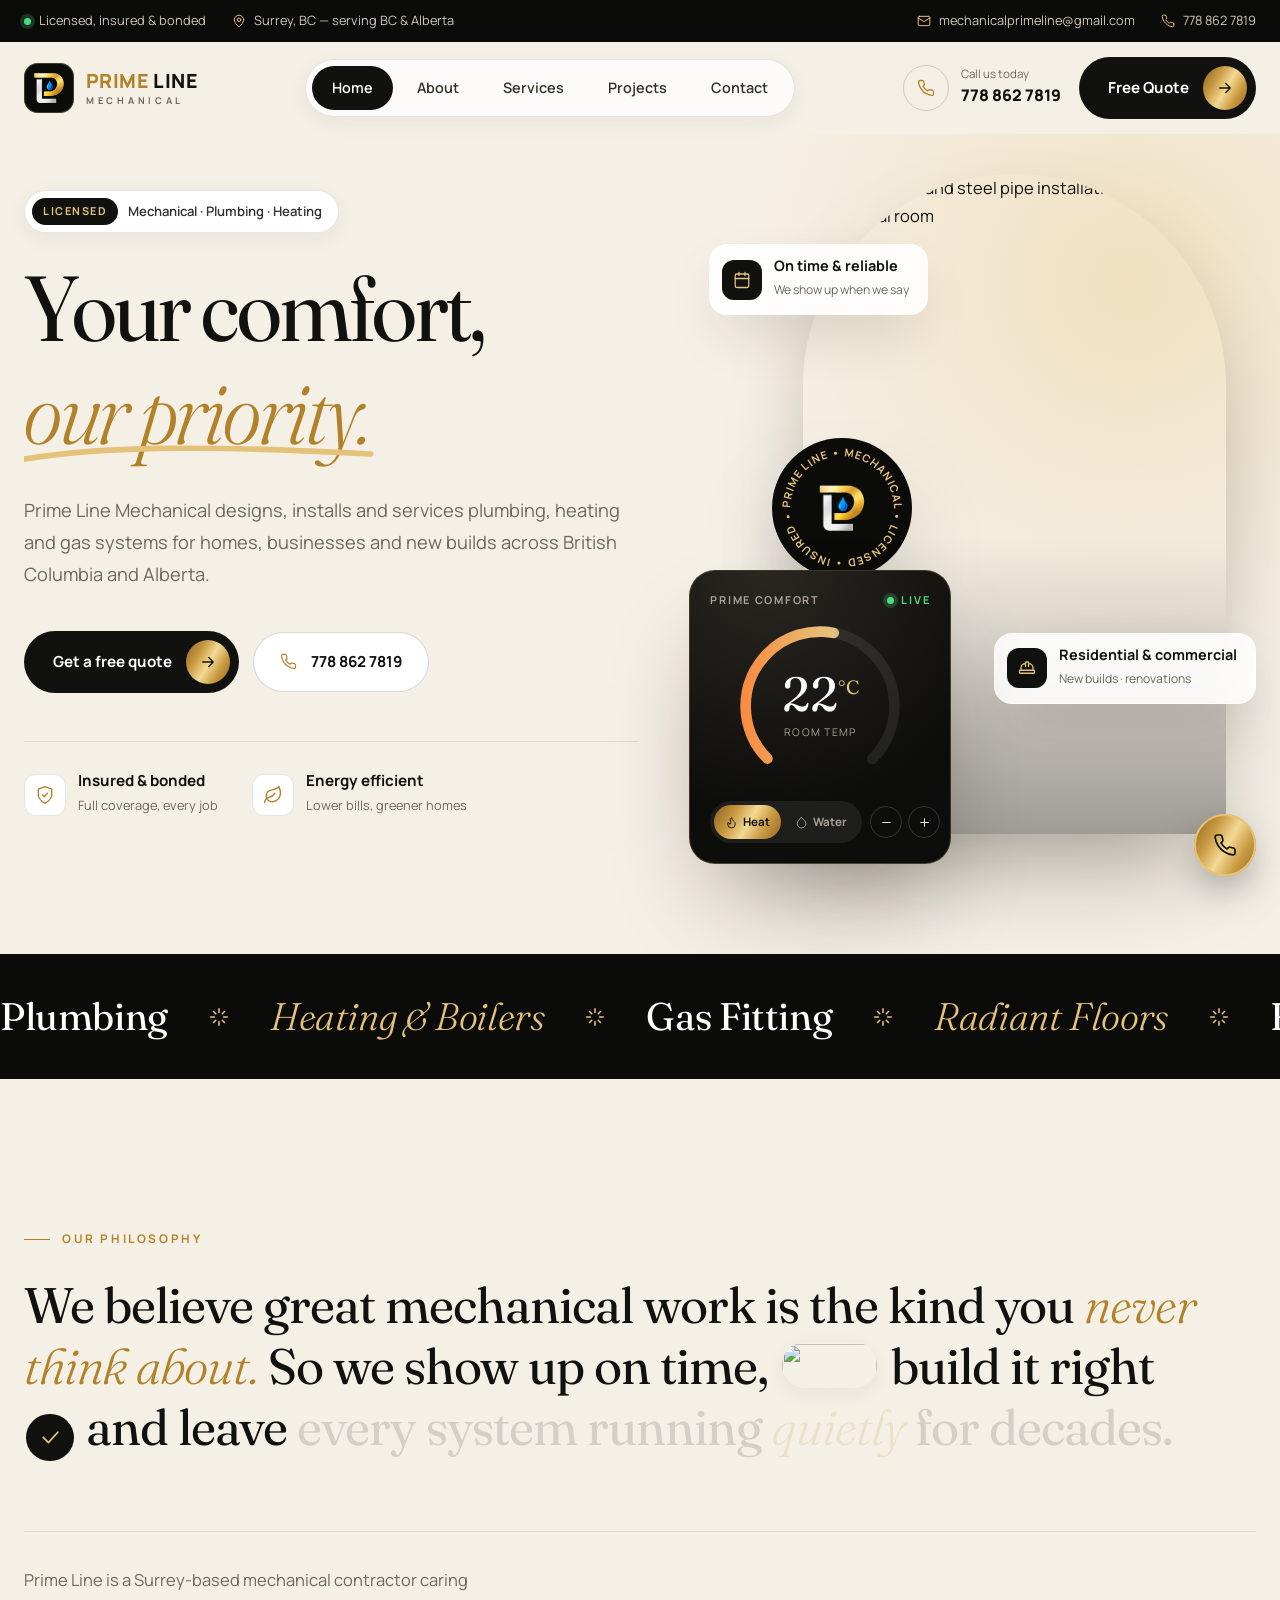
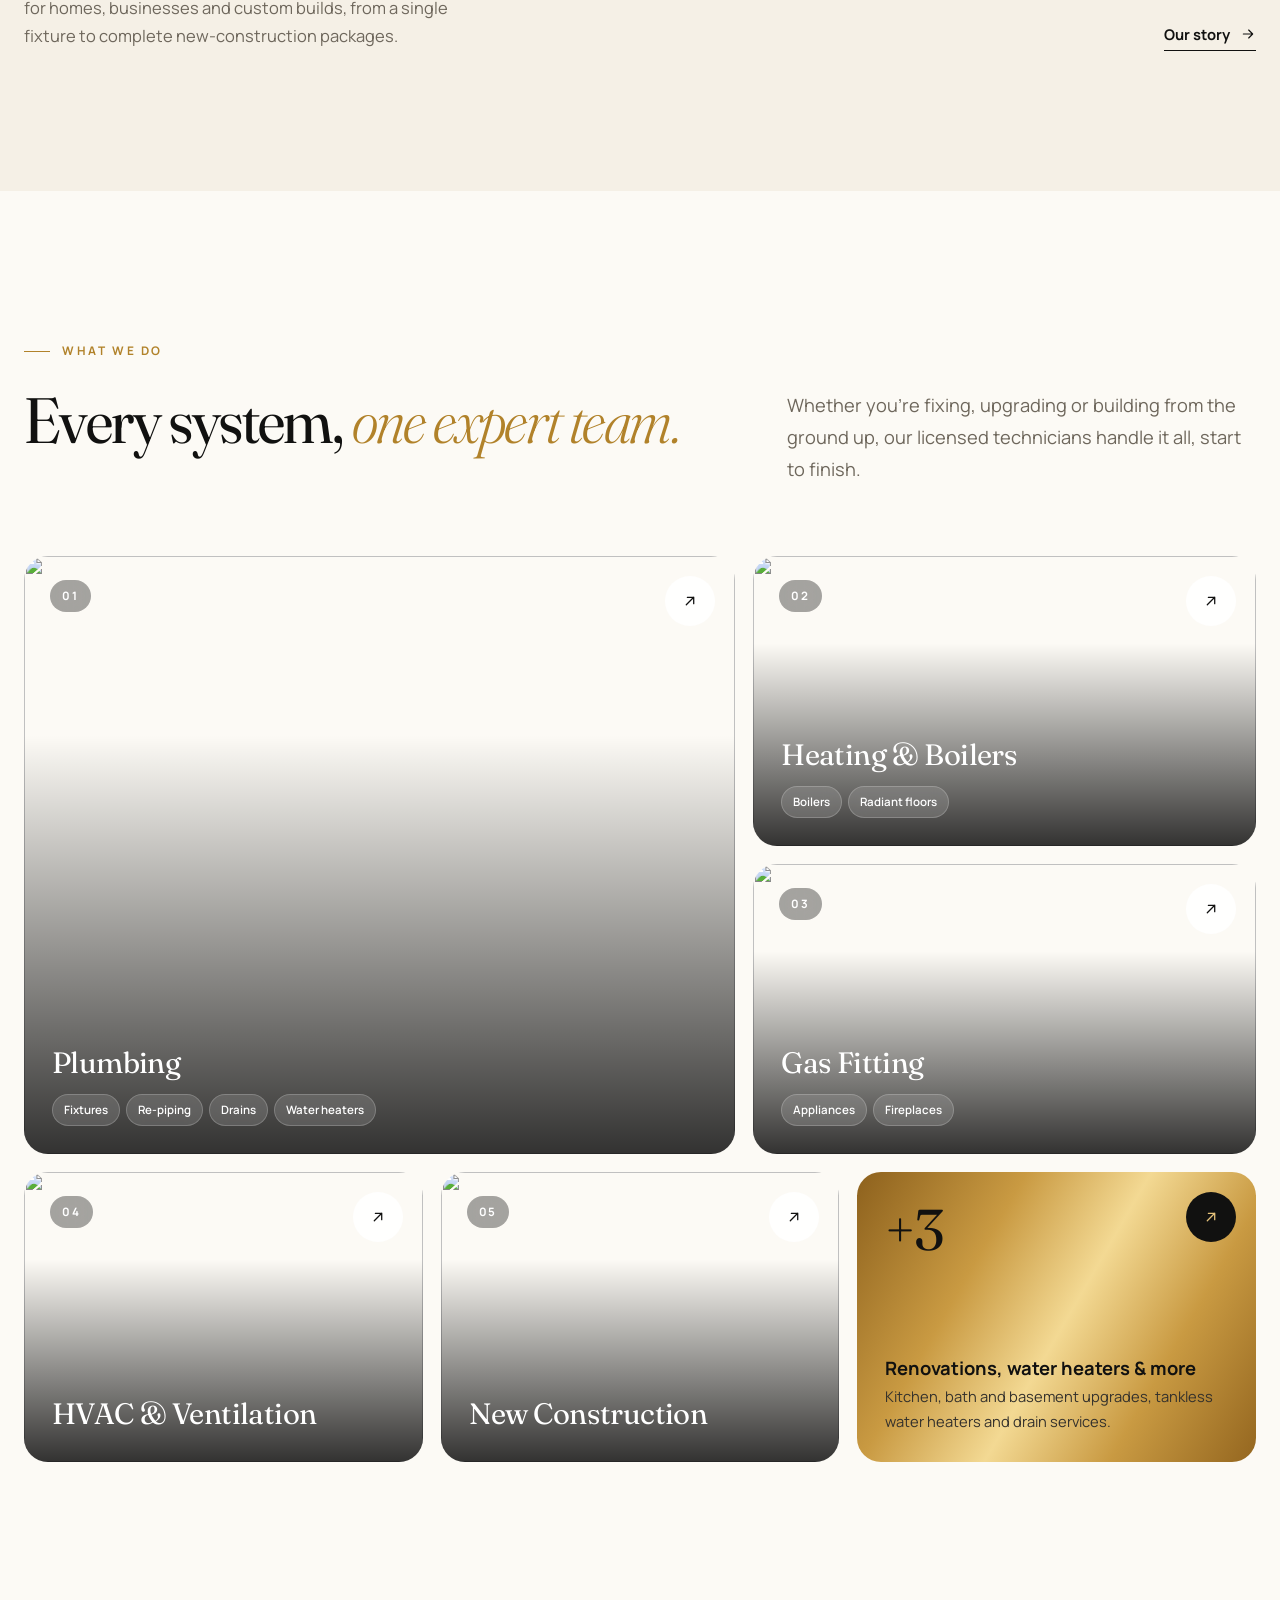
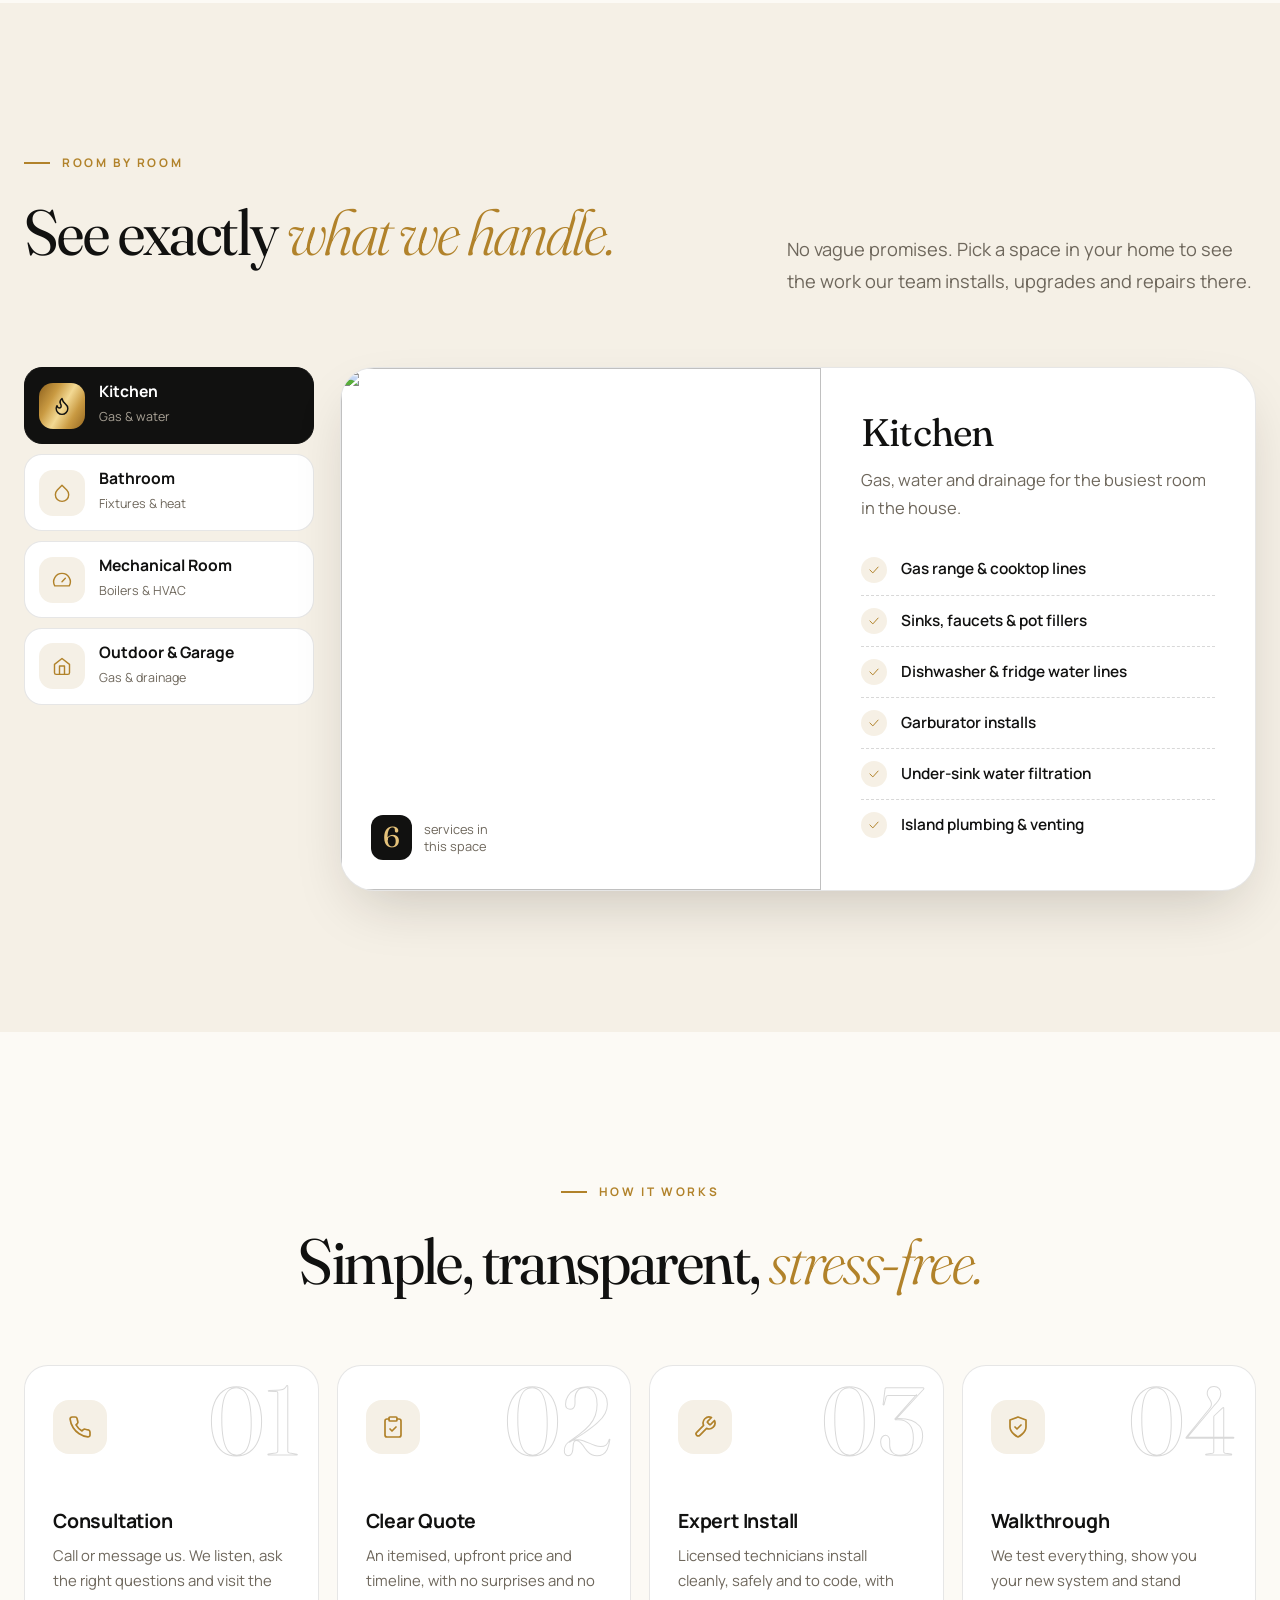
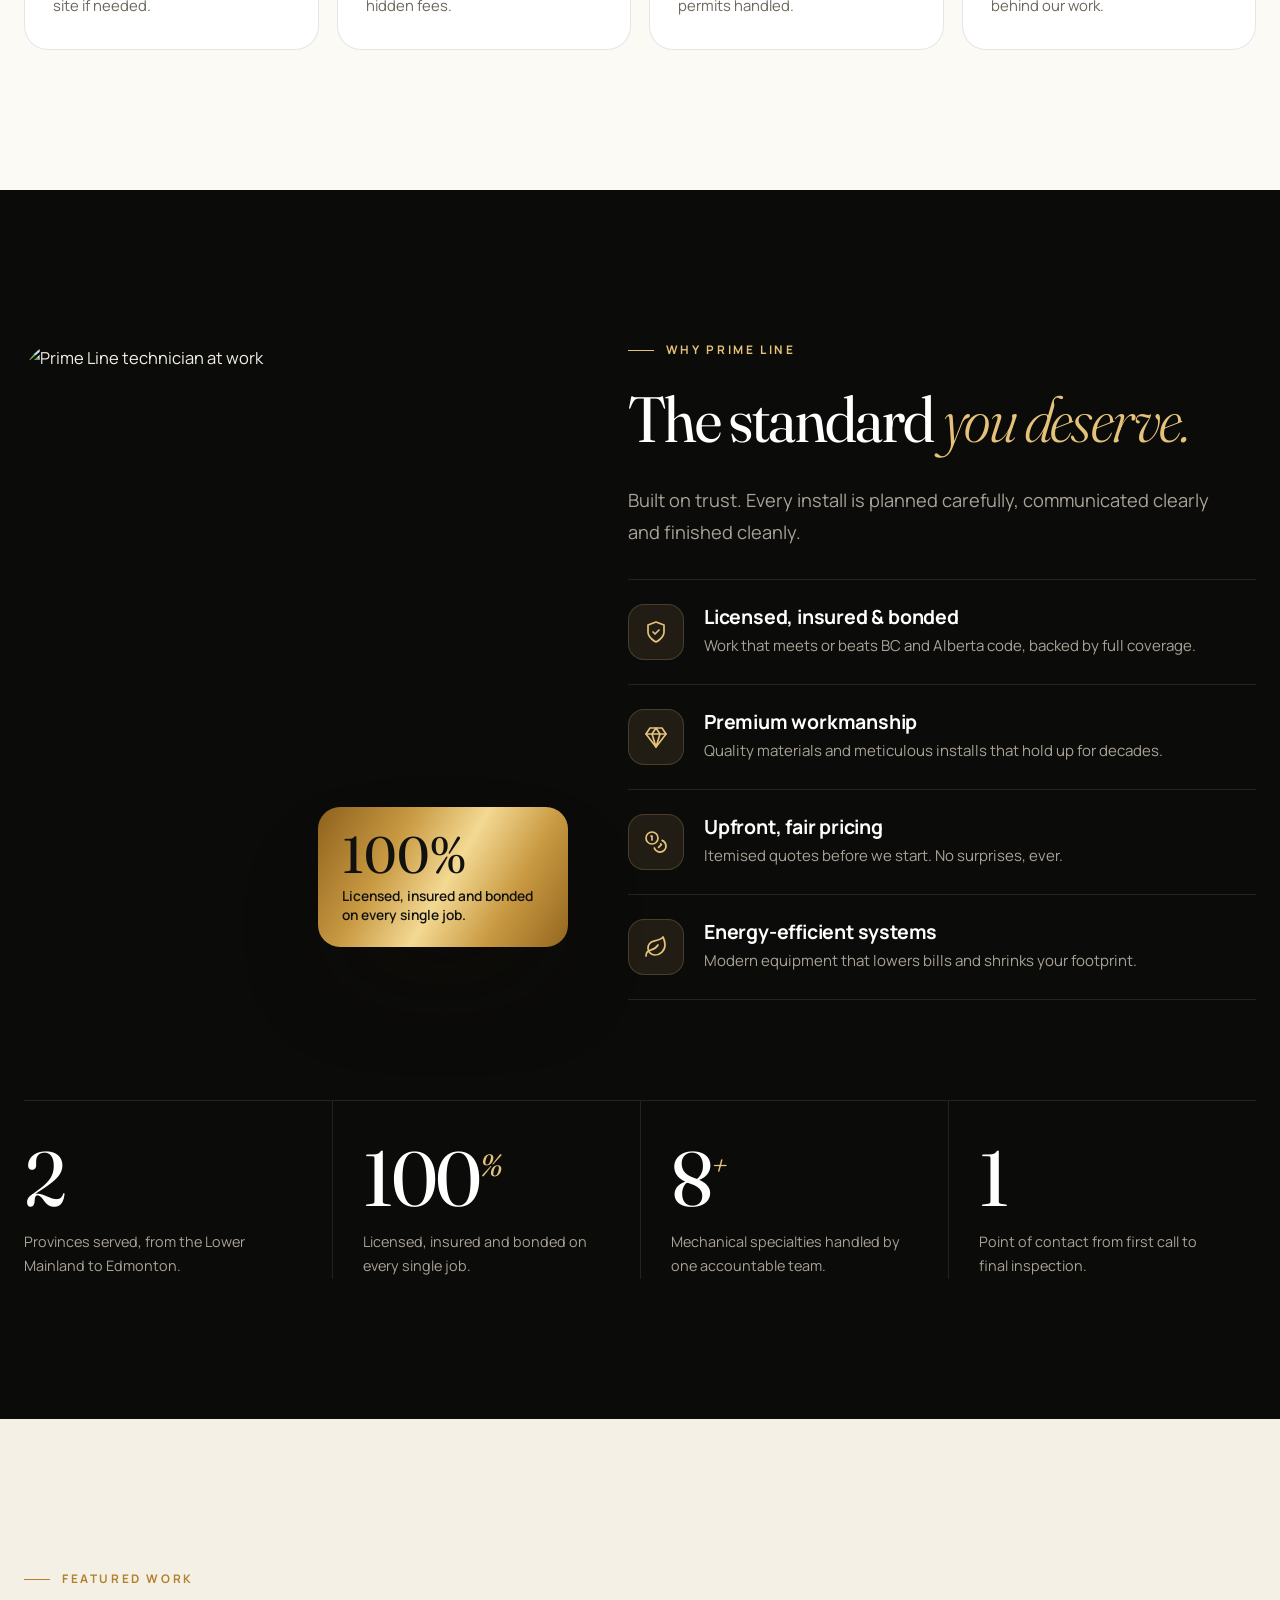
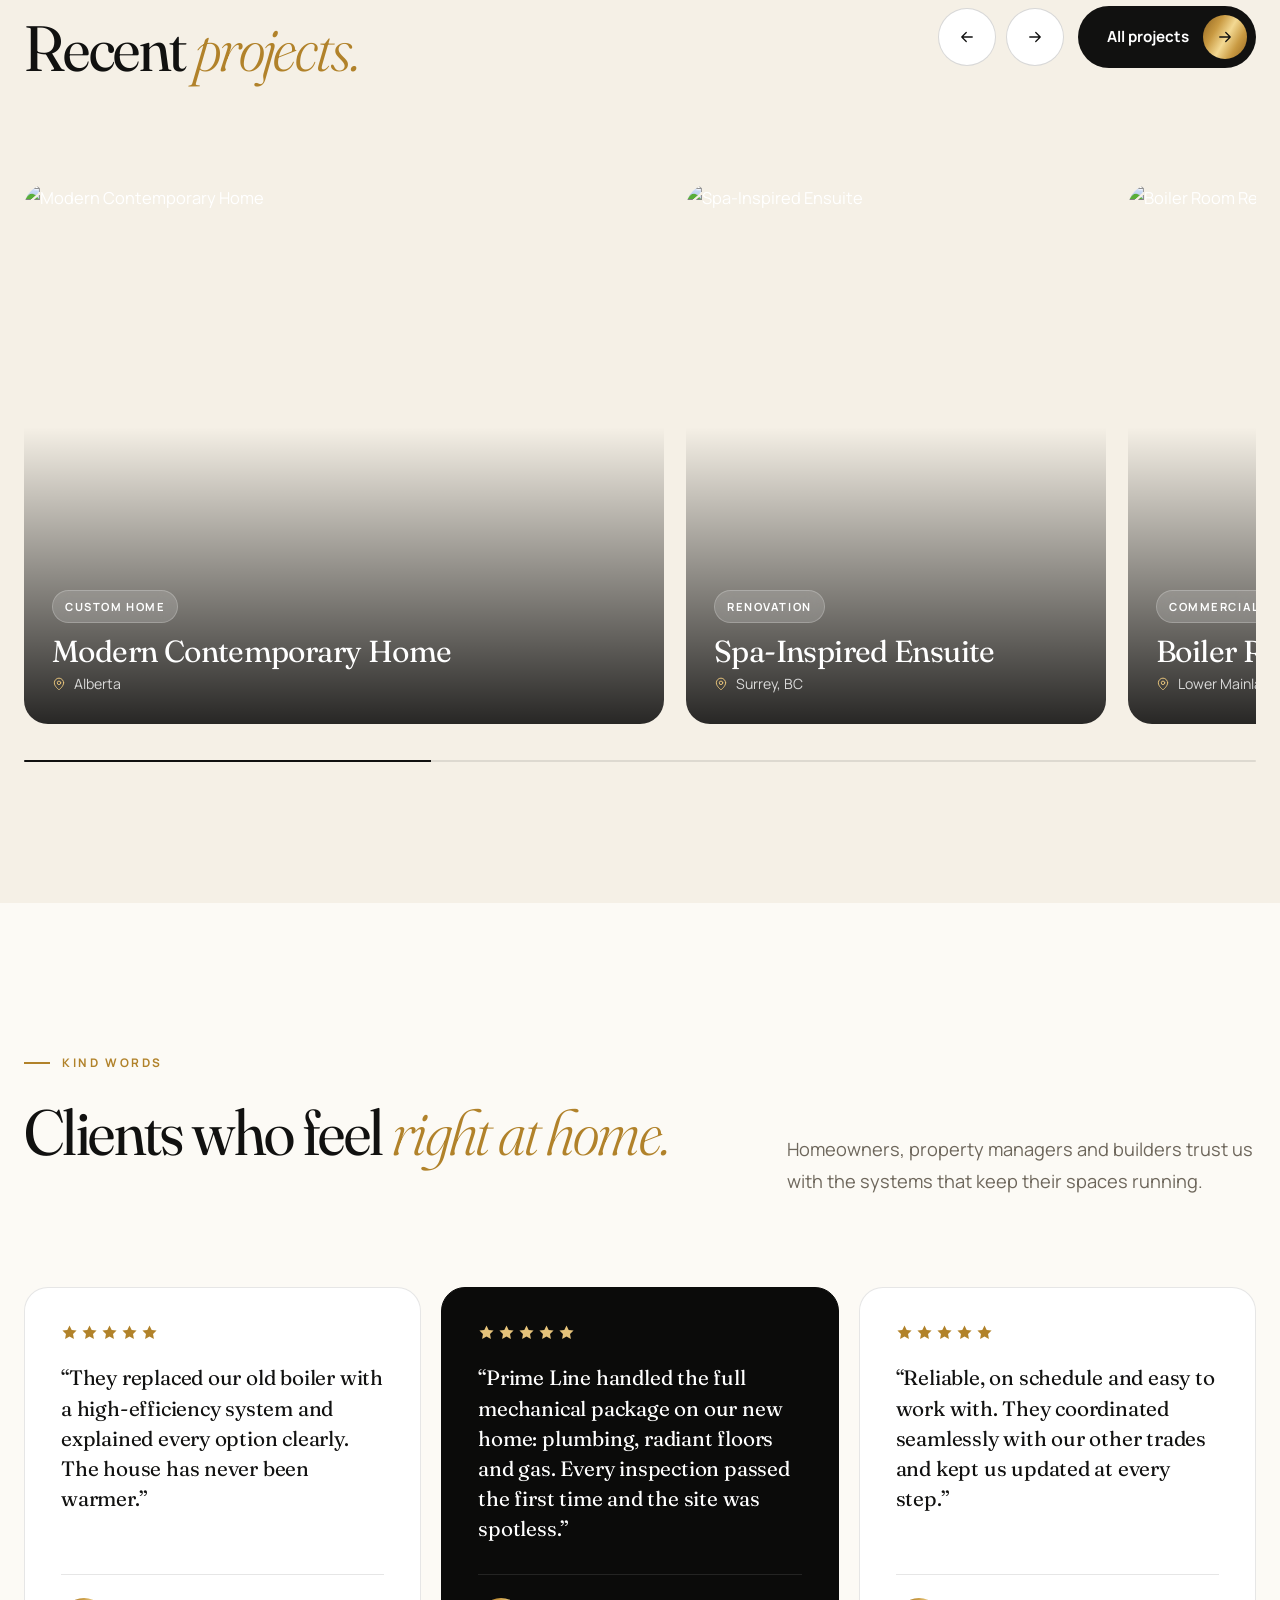
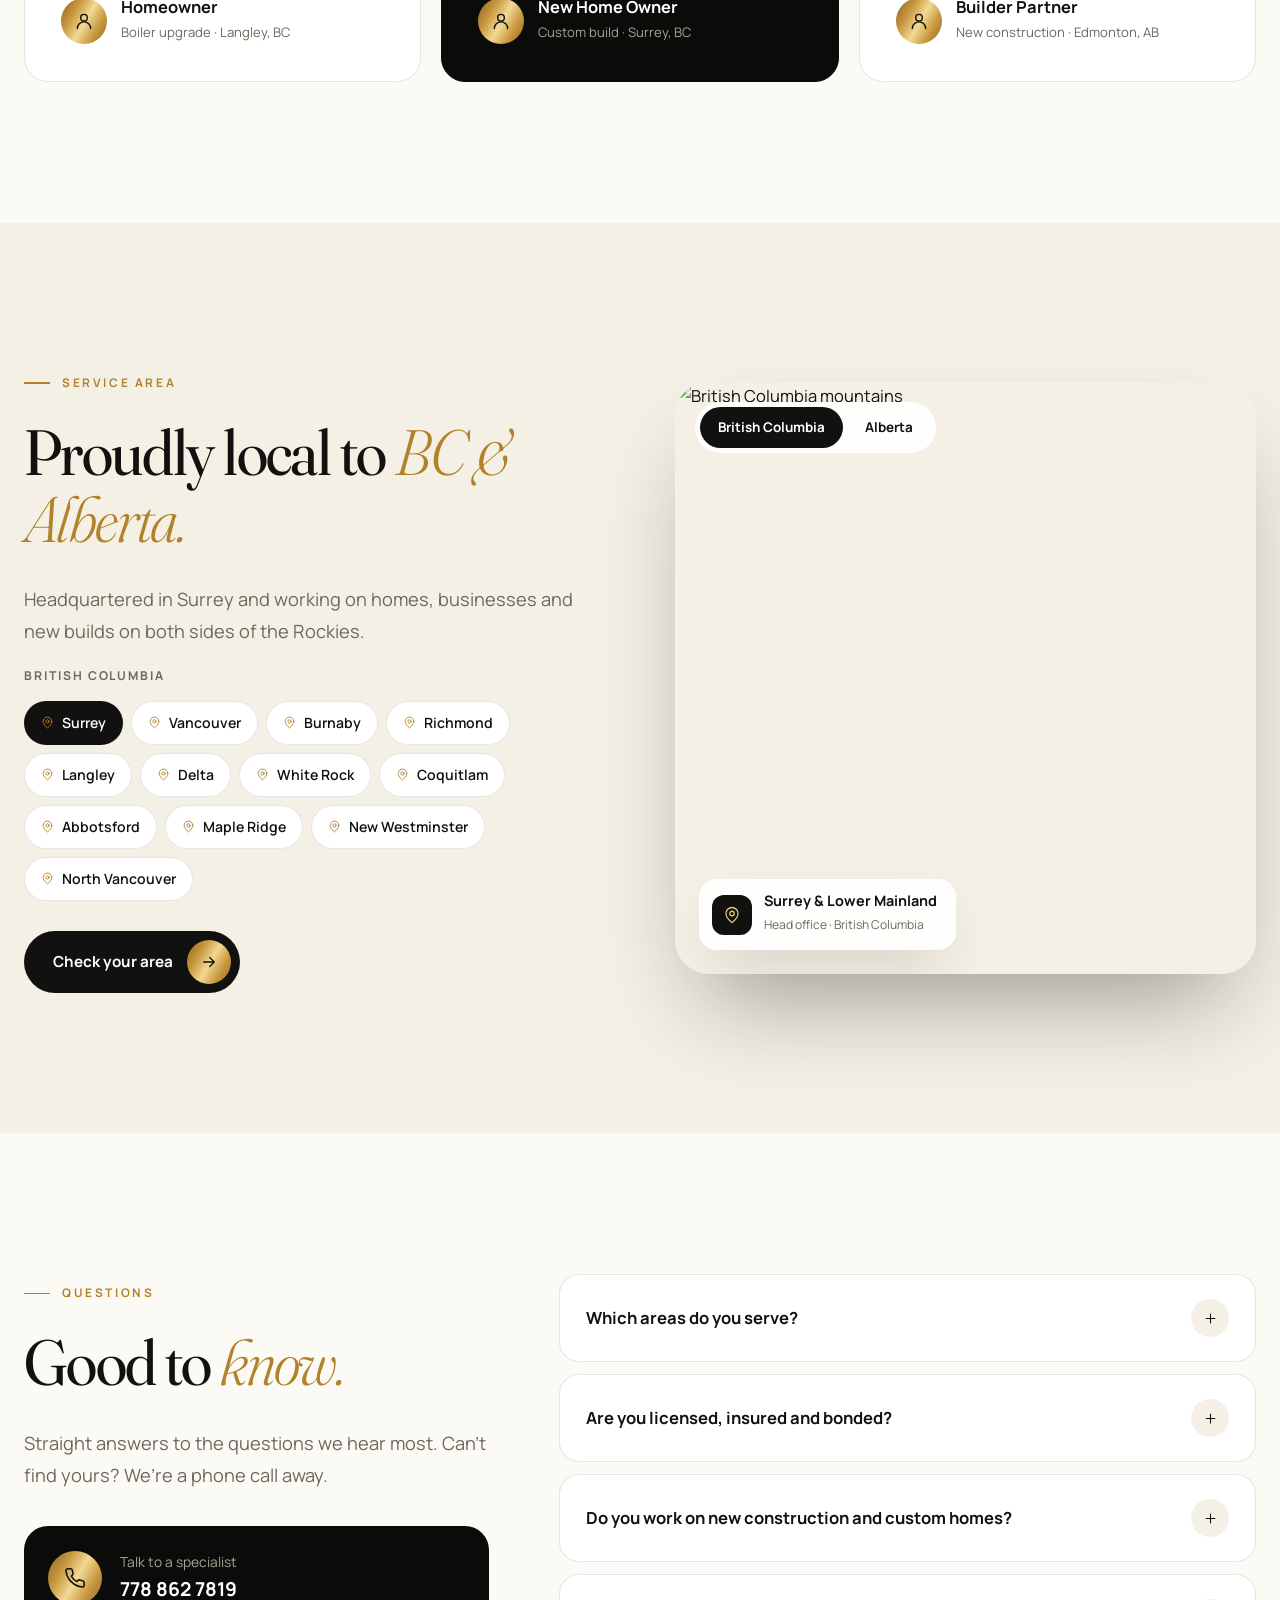
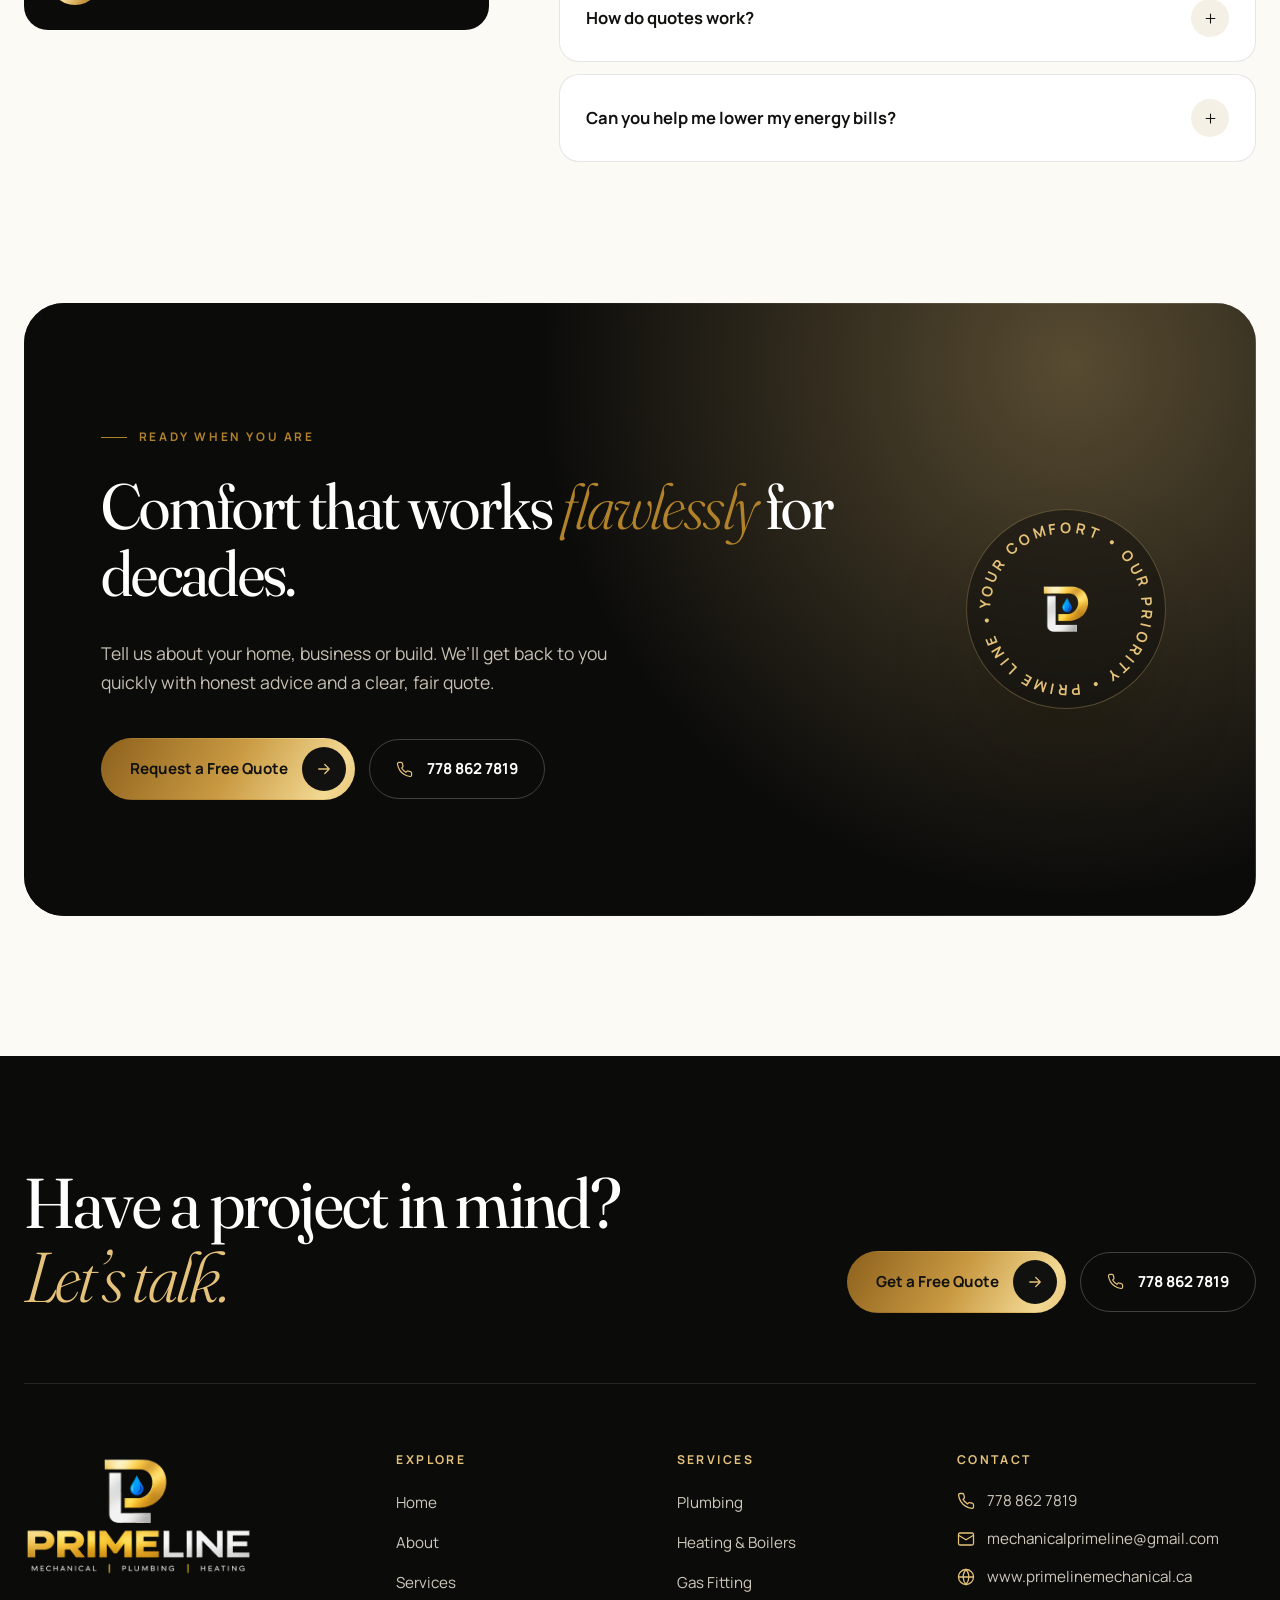
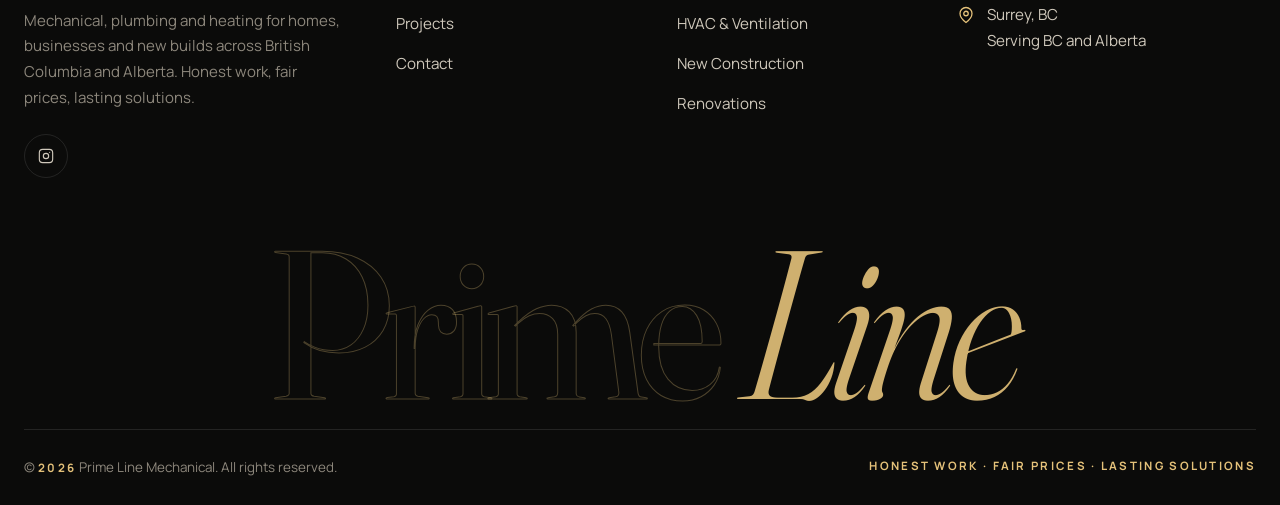
==== commit 0670fbc3: "Link footer to Instagram and remove other social icons Co-Authored-By: Claude Opus 5.5 <noreply@anth" ====
--- a/index.html
+++ b/index.html
@@ -79,9 +79,7 @@
 <symbol id="i-eye" viewBox="0 0 24 24" fill="none" stroke="currentColor" stroke-width="1.7" stroke-linecap="round" stroke-linejoin="round"><path d="M2 12s3.6-7 10-7 10 7 10 7-3.6 7-10 7S2 12 2 12z"/><circle cx="12" cy="12" r="3"/></symbol>
 <symbol id="i-target" viewBox="0 0 24 24" fill="none" stroke="currentColor" stroke-width="1.7" stroke-linecap="round" stroke-linejoin="round"><circle cx="12" cy="12" r="10"/><circle cx="12" cy="12" r="6"/><circle cx="12" cy="12" r="2"/></symbol>
 <symbol id="i-heart" viewBox="0 0 24 24" fill="none" stroke="currentColor" stroke-width="1.7" stroke-linecap="round" stroke-linejoin="round"><path d="M20.8 4.6a5.5 5.5 0 0 0-7.8 0L12 5.7l-1-1.1a5.5 5.5 0 0 0-7.8 7.8l1 1.1L12 21l7.8-7.5 1-1.1a5.5 5.5 0 0 0 0-7.8z"/></symbol>
-<symbol id="i-facebook" viewBox="0 0 24 24" fill="none" stroke="currentColor" stroke-width="1.7" stroke-linecap="round" stroke-linejoin="round"><path d="M18 2h-3a5 5 0 0 0-5 5v3H7v4h3v8h4v-8h3l1-4h-4V7a1 1 0 0 1 1-1h3z"/></symbol>
 <symbol id="i-instagram" viewBox="0 0 24 24" fill="none" stroke="currentColor" stroke-width="1.7" stroke-linecap="round" stroke-linejoin="round"><rect x="2" y="2" width="20" height="20" rx="5"/><circle cx="12" cy="12" r="4"/><path d="M17.5 6.5h.01"/></symbol>
-<symbol id="i-linkedin" viewBox="0 0 24 24" fill="none" stroke="currentColor" stroke-width="1.7" stroke-linecap="round" stroke-linejoin="round"><path d="M16 8a6 6 0 0 1 6 6v7h-4v-7a2 2 0 0 0-4 0v7h-4v-7a6 6 0 0 1 6-6zM2 9h4v12H2z"/><circle cx="4" cy="4" r="2"/></symbol>
 <symbol id="i-minus" viewBox="0 0 24 24" fill="none" stroke="currentColor" stroke-width="1.7" stroke-linecap="round" stroke-linejoin="round"><path d="M5 12h14"/></symbol>
 <symbol id="i-chev" viewBox="0 0 24 24" fill="none" stroke="currentColor" stroke-width="1.7" stroke-linecap="round" stroke-linejoin="round"><path d="m9 18 6-6-6-6"/></symbol>
 <symbol id="i-user" viewBox="0 0 24 24" fill="none" stroke="currentColor" stroke-width="1.7" stroke-linecap="round" stroke-linejoin="round"><circle cx="12" cy="8" r="4"/><path d="M4 21a8 8 0 0 1 16 0"/></symbol>
@@ -335,9 +333,7 @@
         <a href="index.html" class="footer__logo" aria-label="Prime Line Mechanical home"><img src="img/logo-full.png" alt="Prime Line Mechanical, Plumbing, Heating" width="240"></a>
         <p>Mechanical, plumbing and heating for homes, businesses and new builds across British Columbia and Alberta. Honest work, fair prices, lasting solutions.</p>
         <div class="socials">
-          <a href="#" aria-label="Facebook"><svg aria-hidden="true"><use href="#i-facebook"/></svg></a>
-          <a href="#" aria-label="Instagram"><svg aria-hidden="true"><use href="#i-instagram"/></svg></a>
-          <a href="#" aria-label="LinkedIn"><svg aria-hidden="true"><use href="#i-linkedin"/></svg></a>
+          <a href="https://www.instagram.com/prime_line_mechanical_plumbing/" target="_blank" rel="noopener" aria-label="Prime Line Mechanical on Instagram"><svg aria-hidden="true"><use href="#i-instagram"/></svg></a>
         </div>
       </div>
       <div><h4>Explore</h4><ul><li><a href="index.html">Home</a></li><li><a href="about.html">About</a></li><li><a href="services.html">Services</a></li><li><a href="projects.html">Projects</a></li><li><a href="contact.html">Contact</a></li></ul></div>
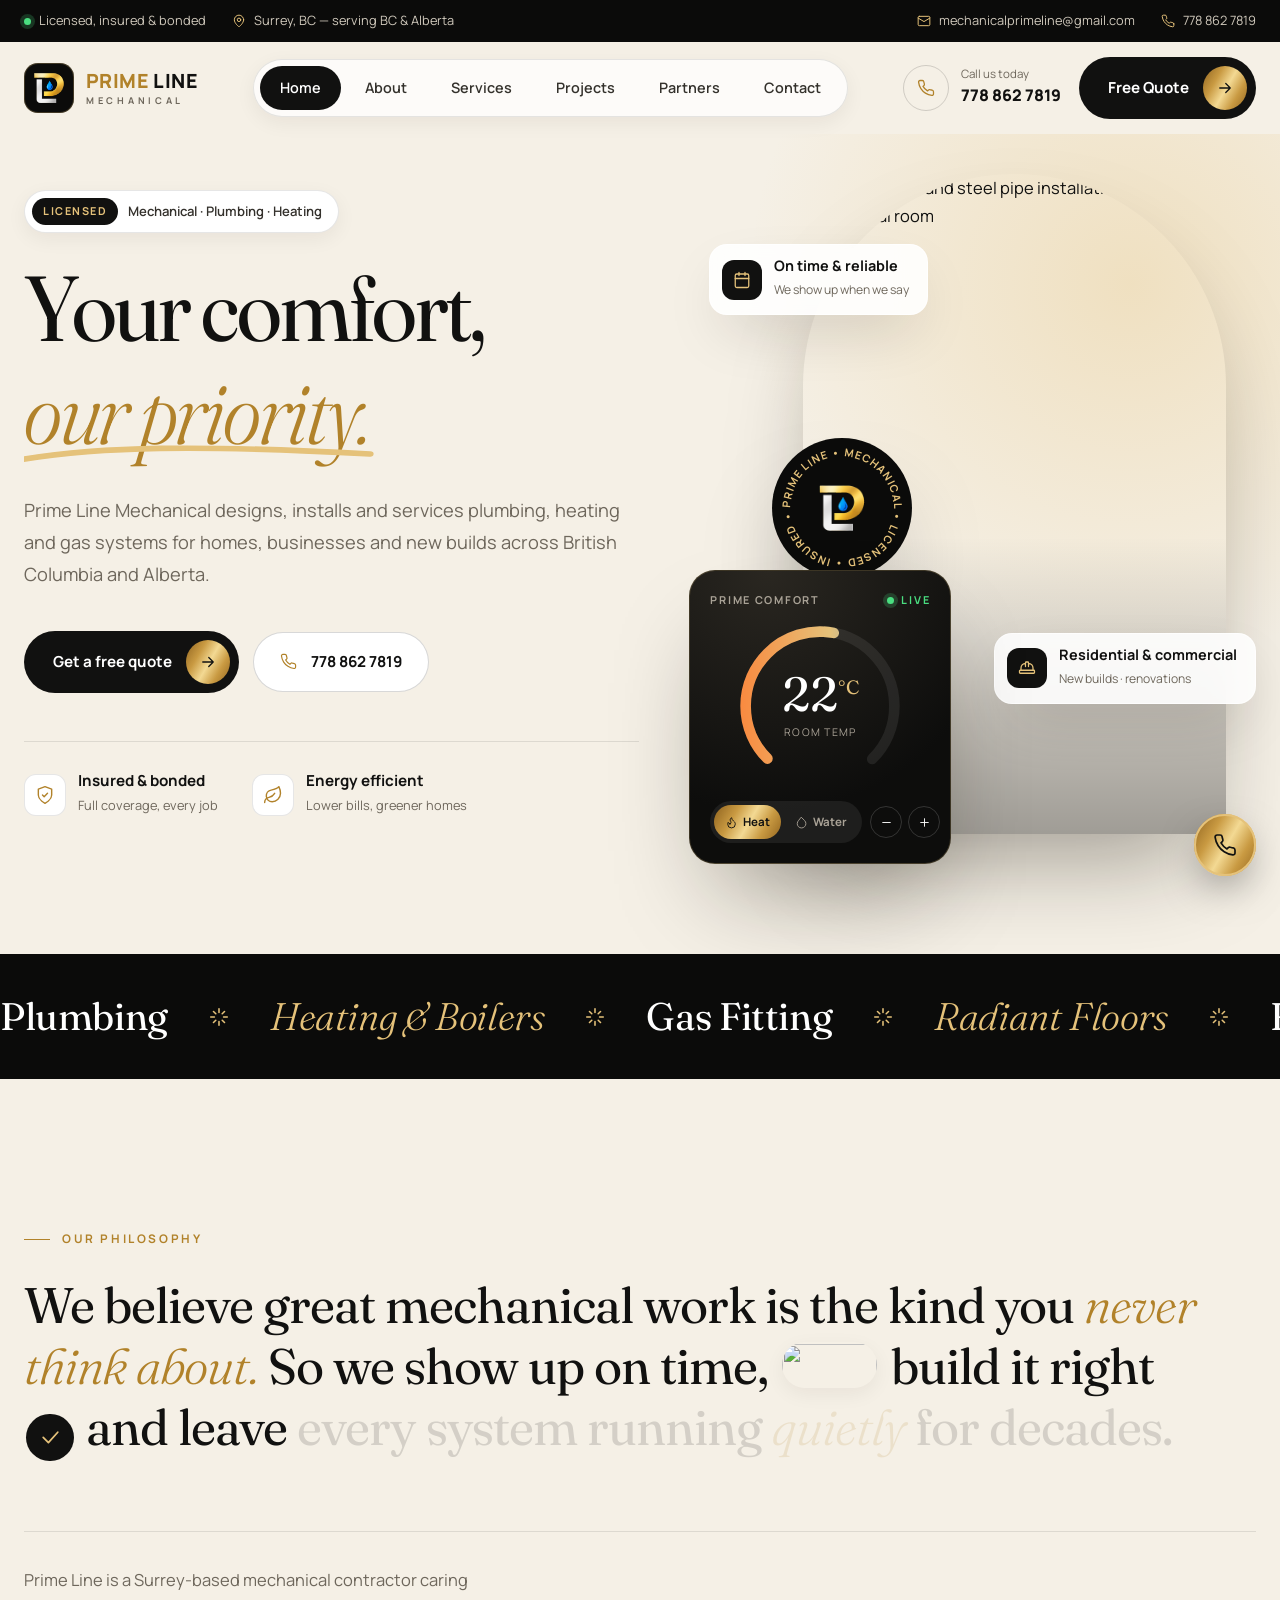
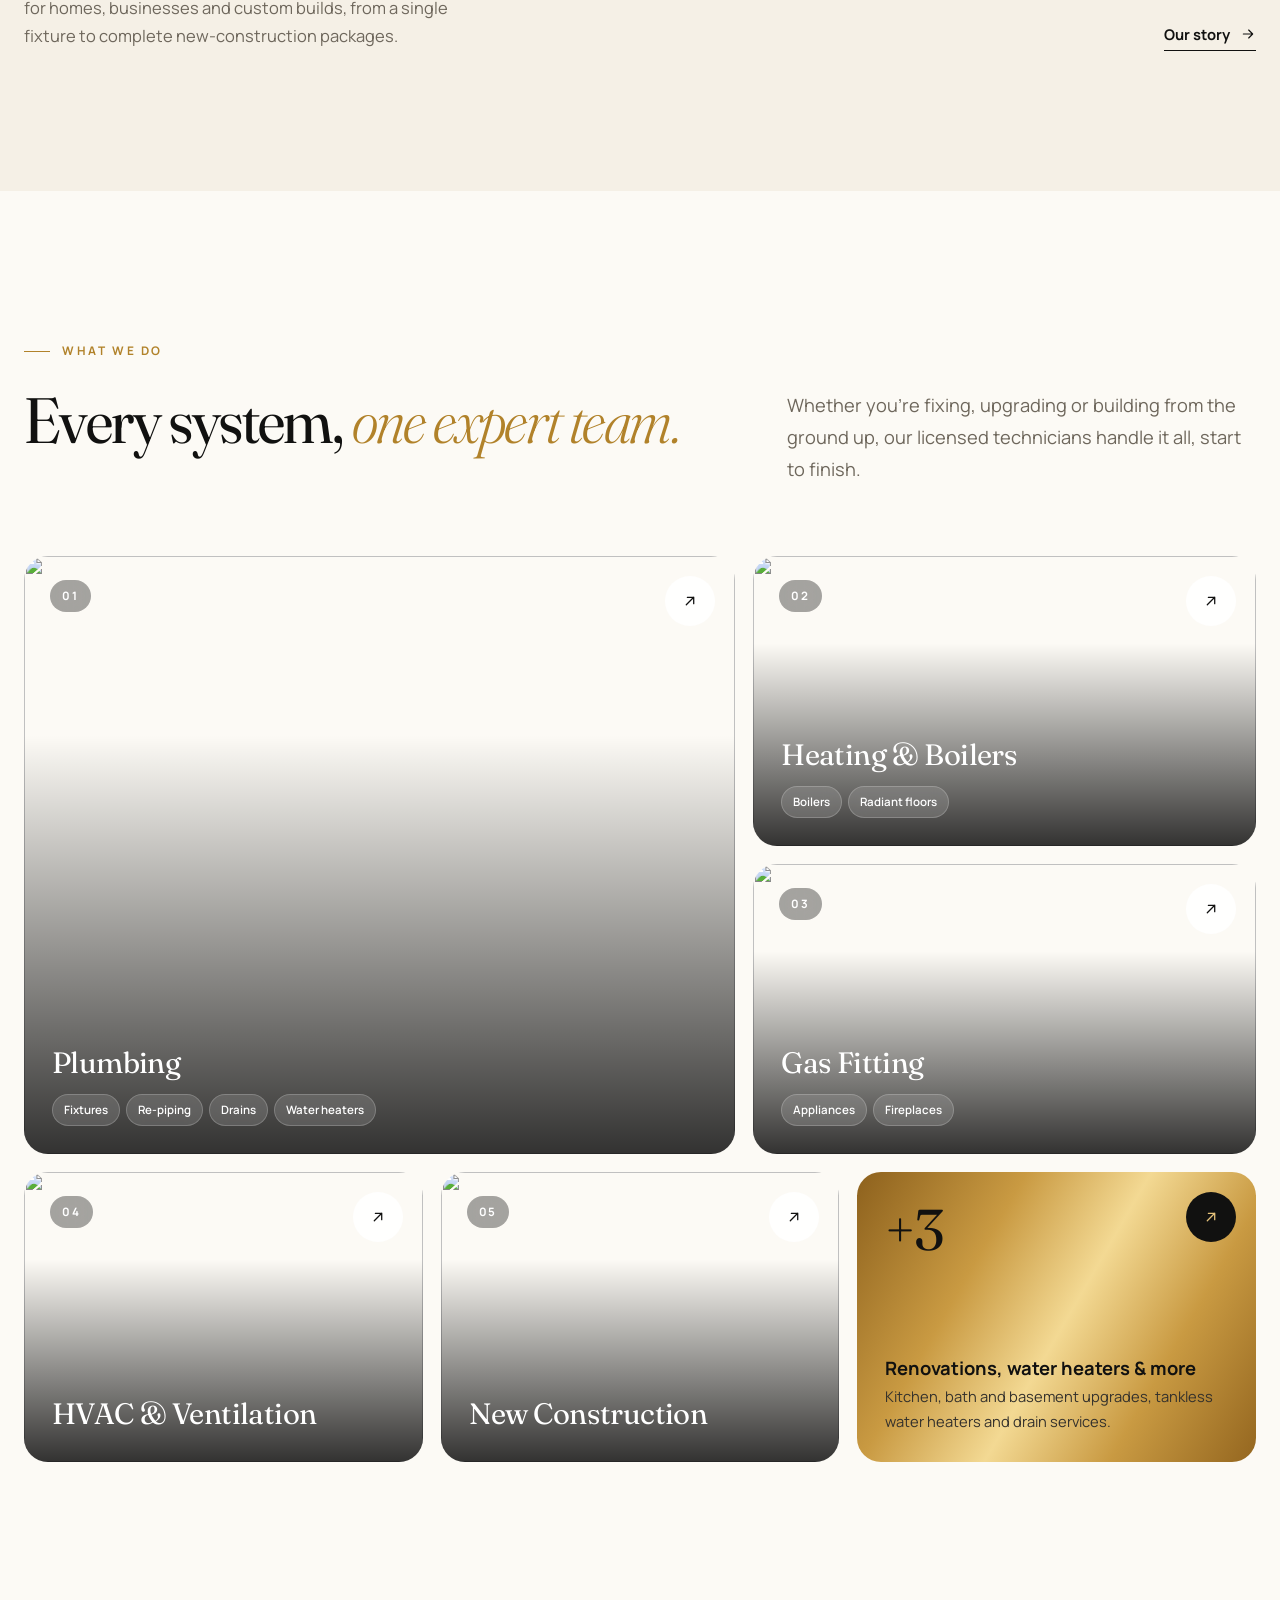
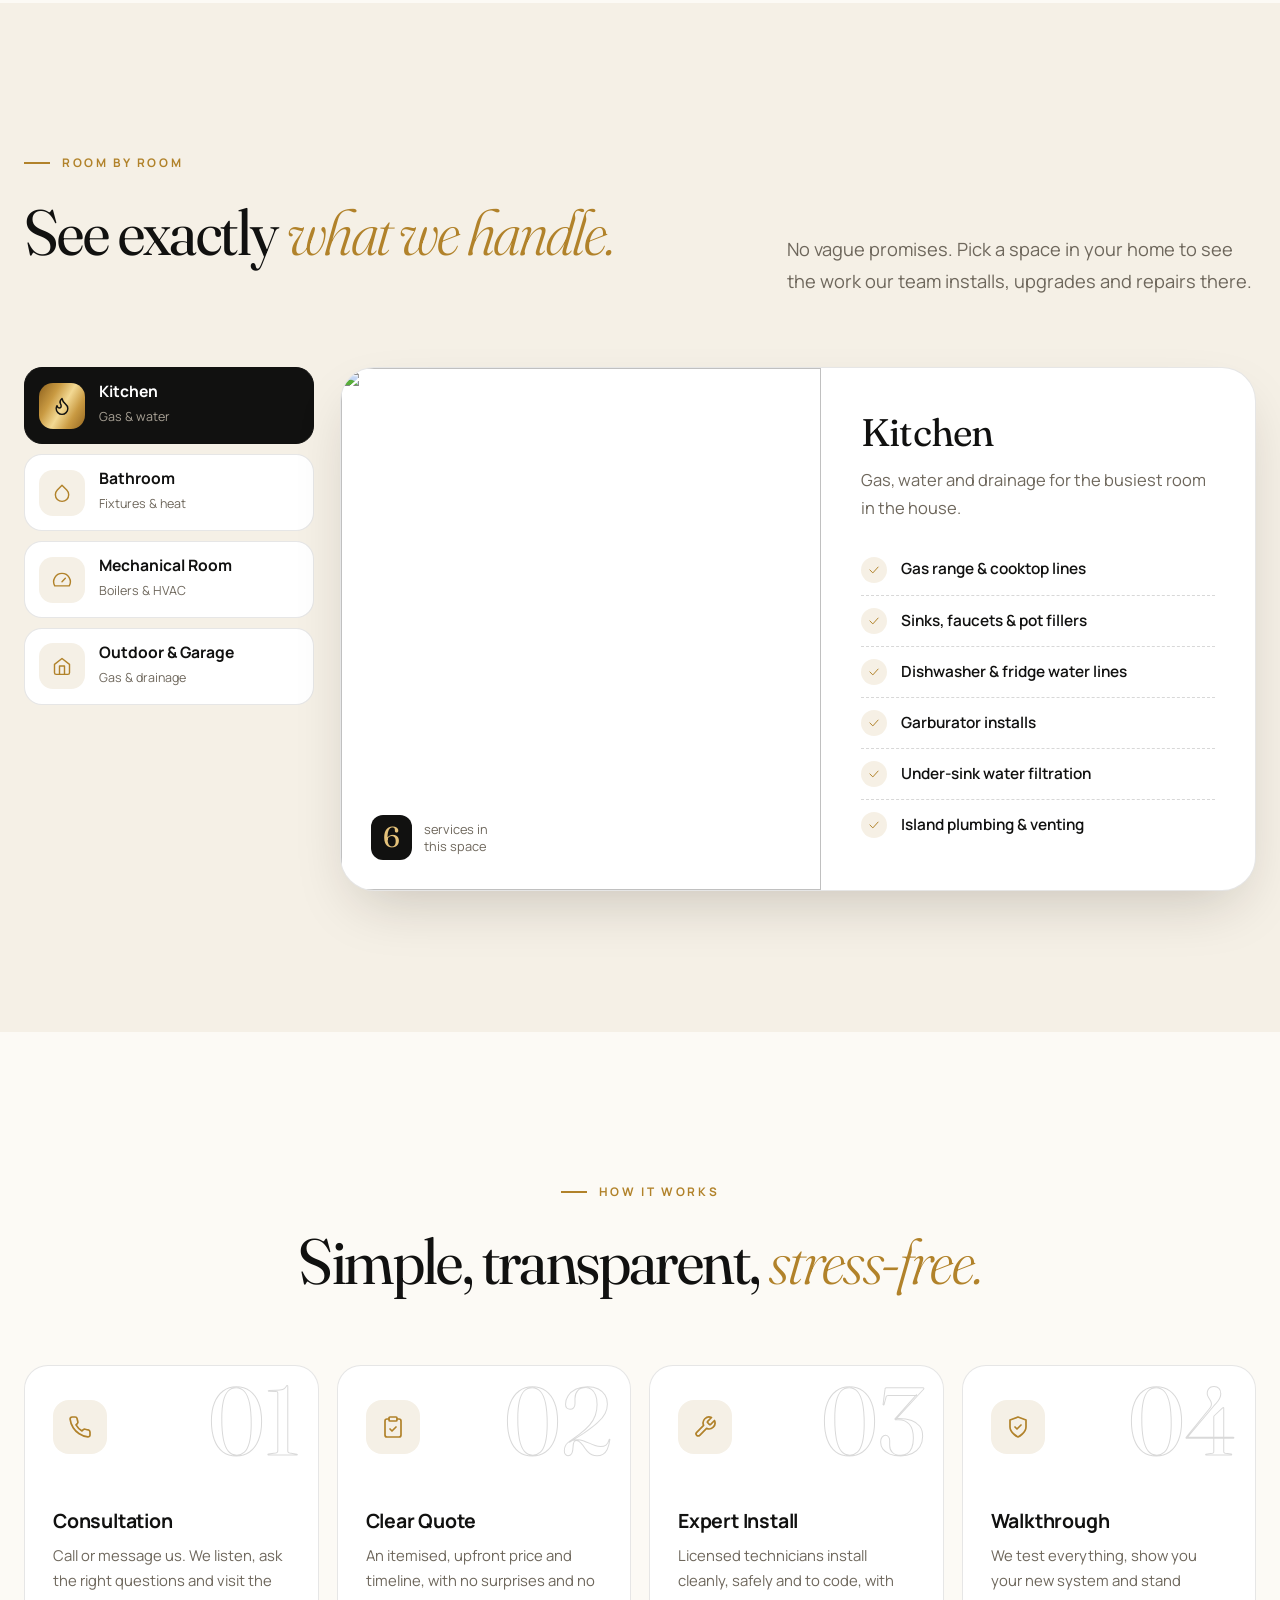
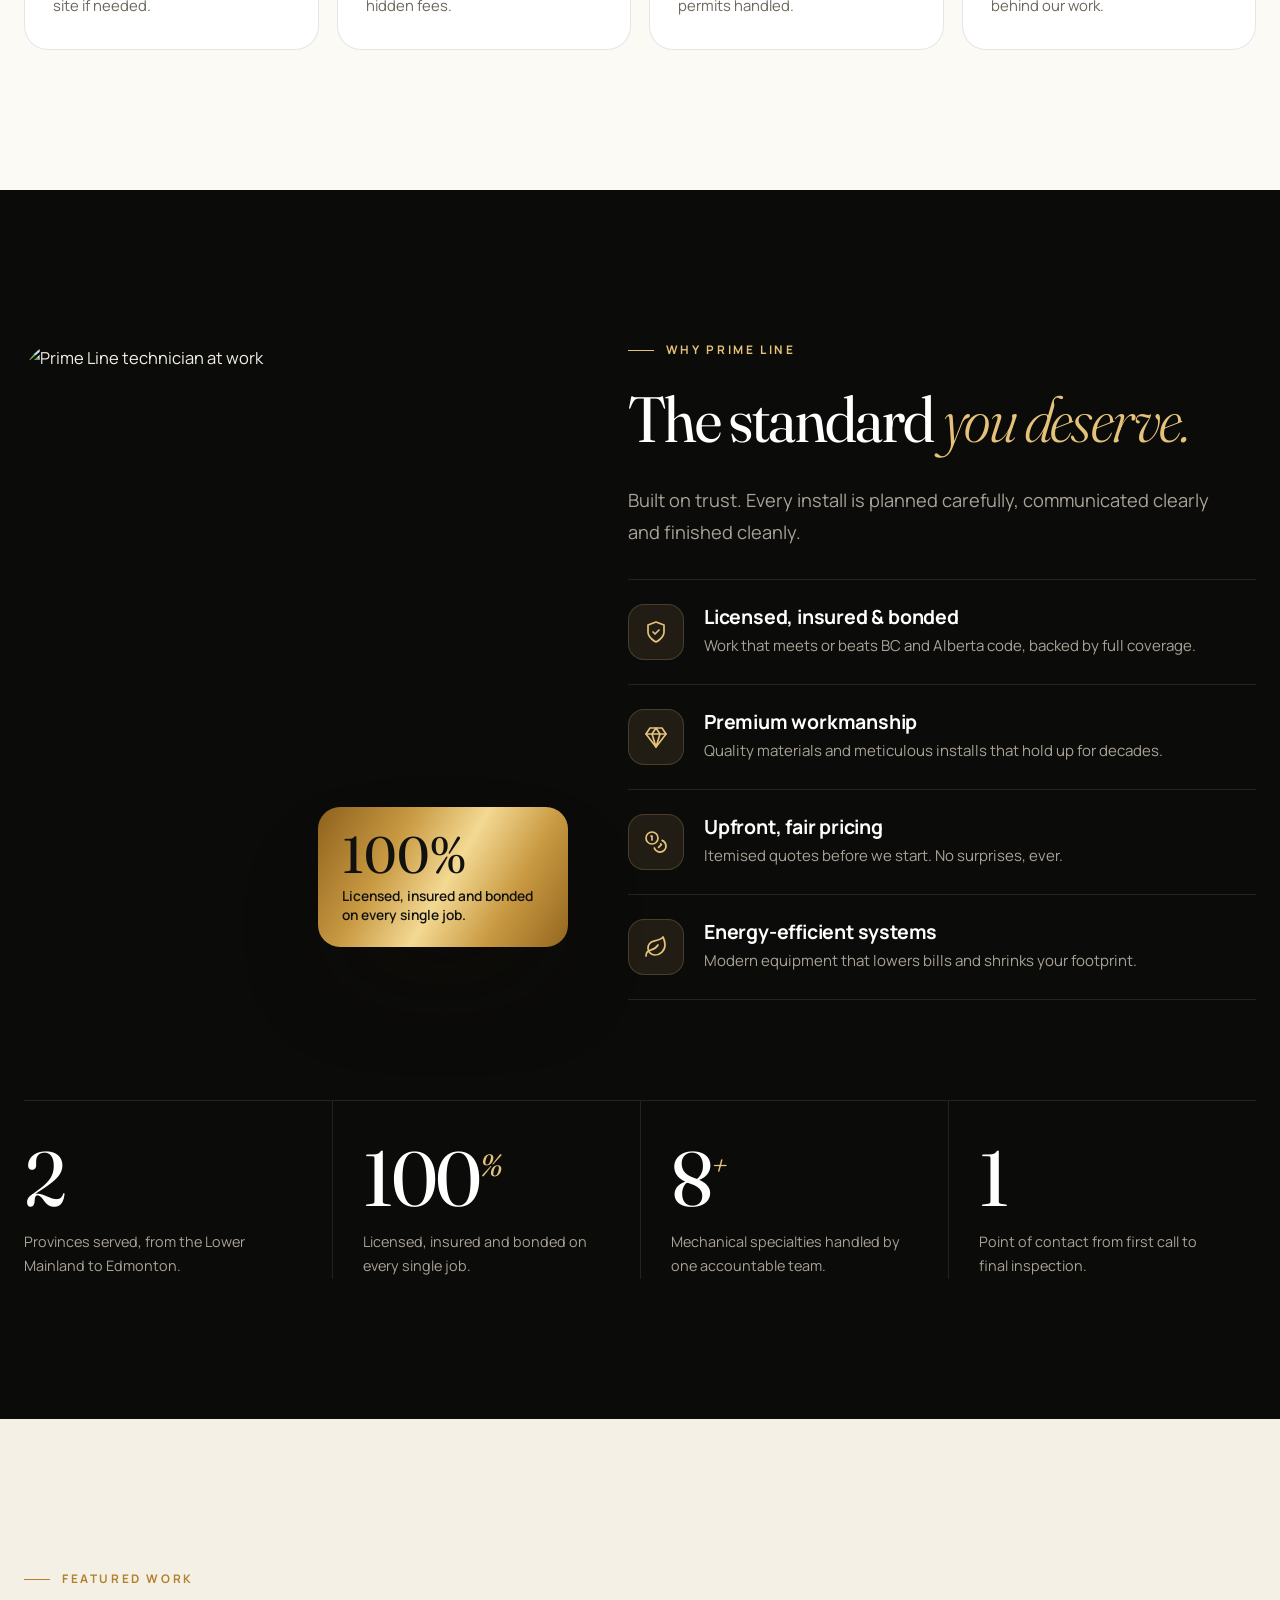
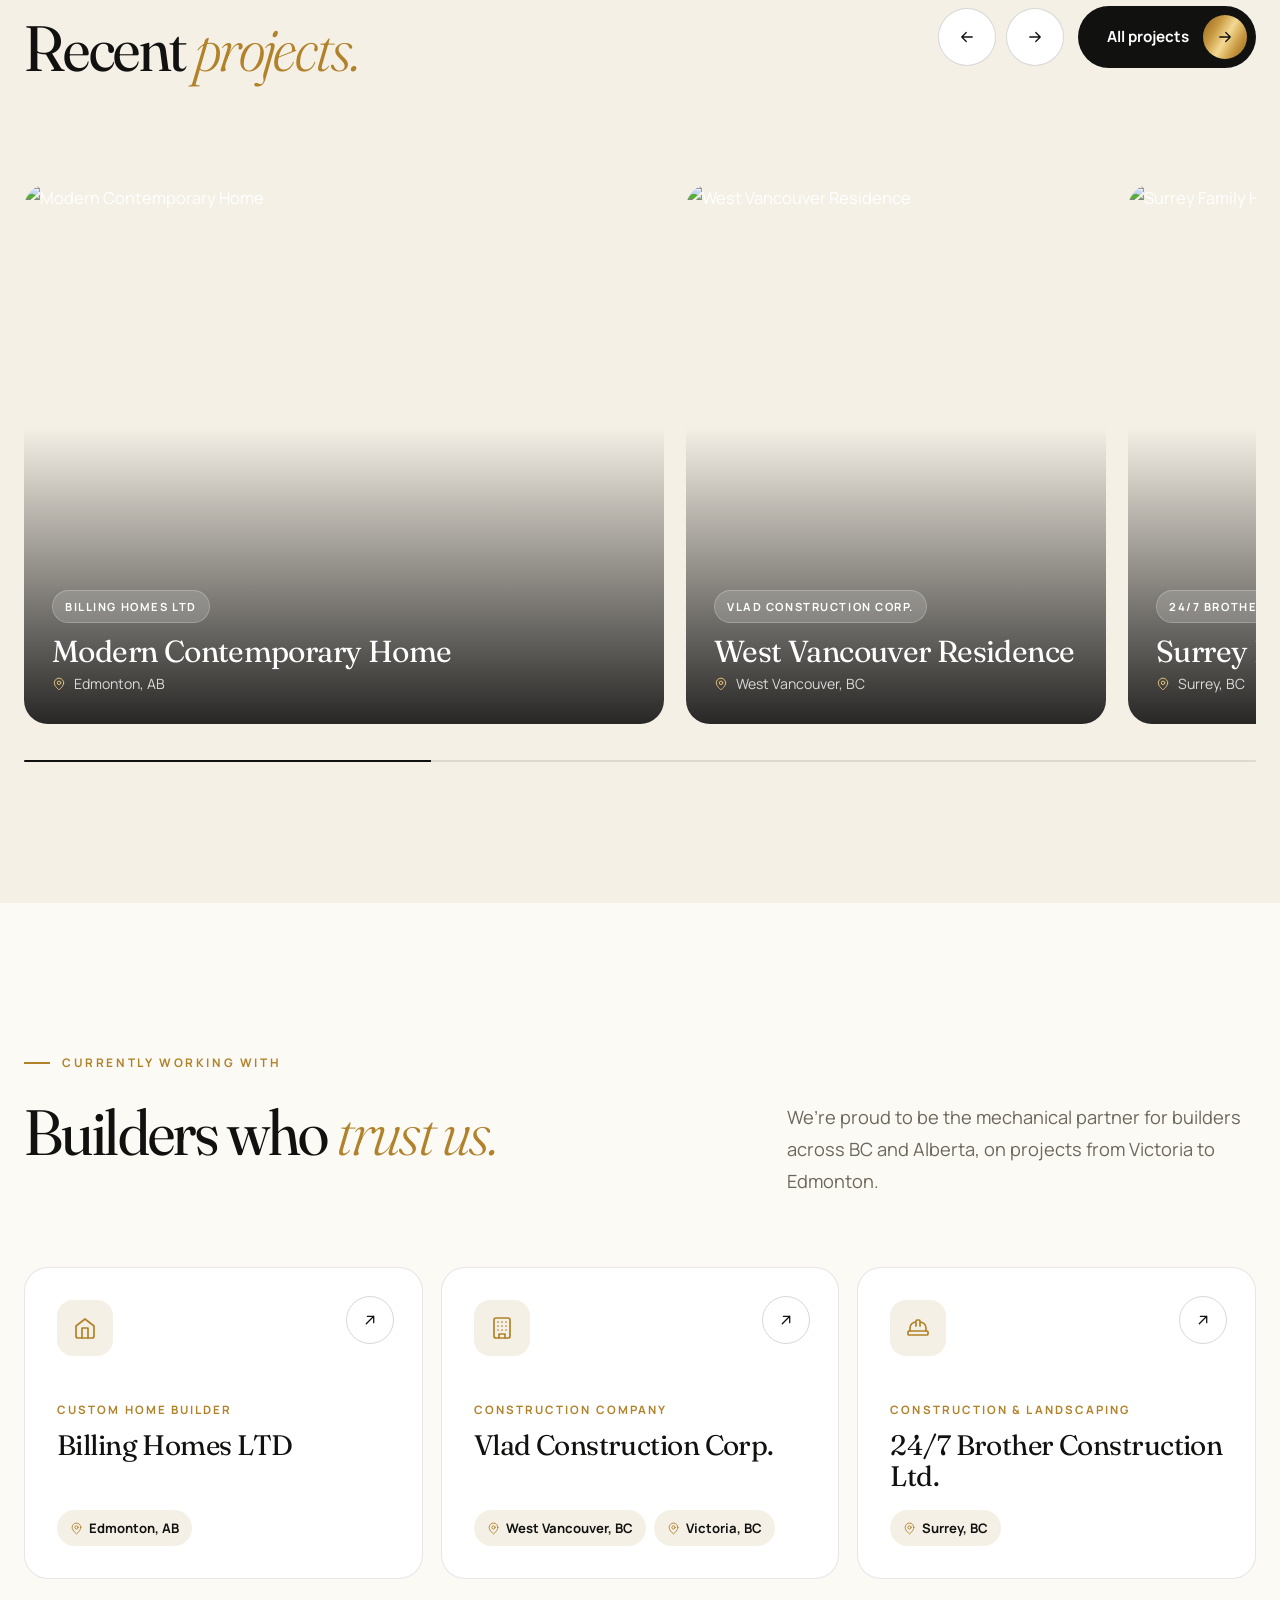
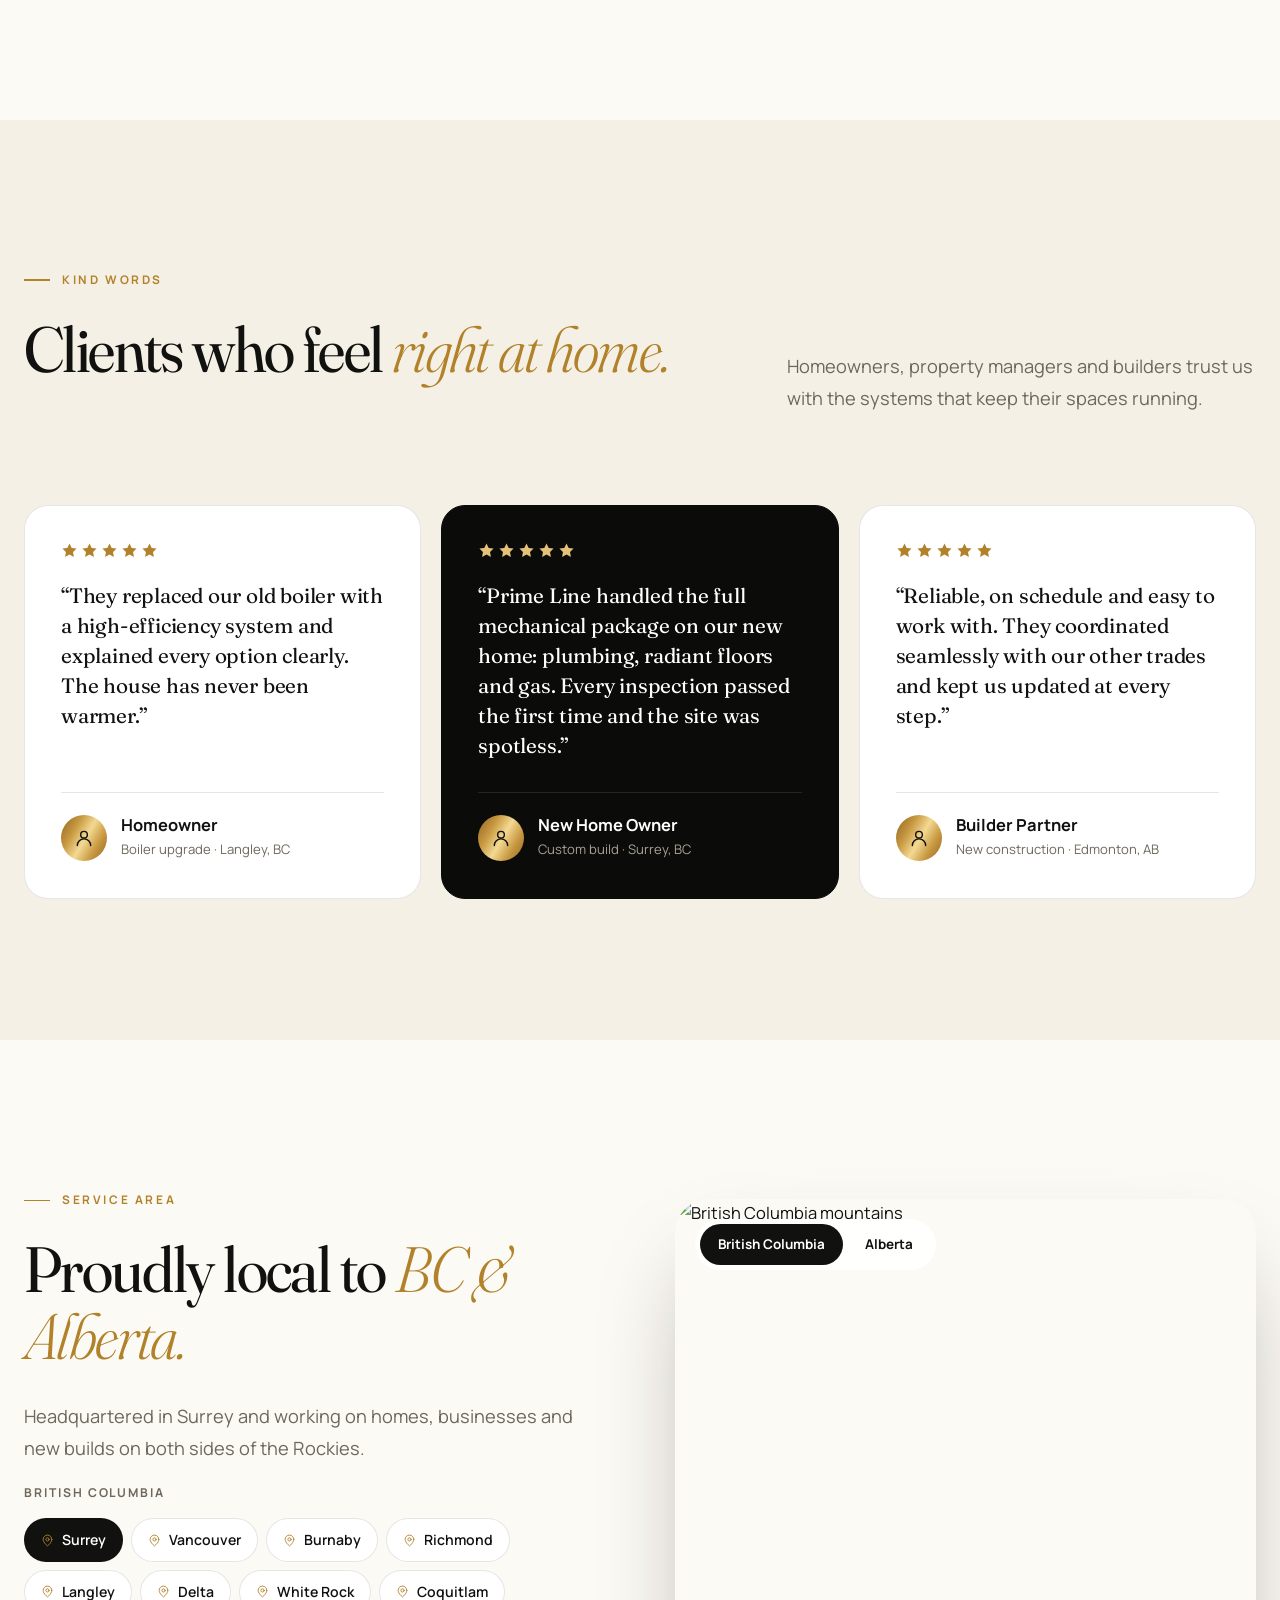
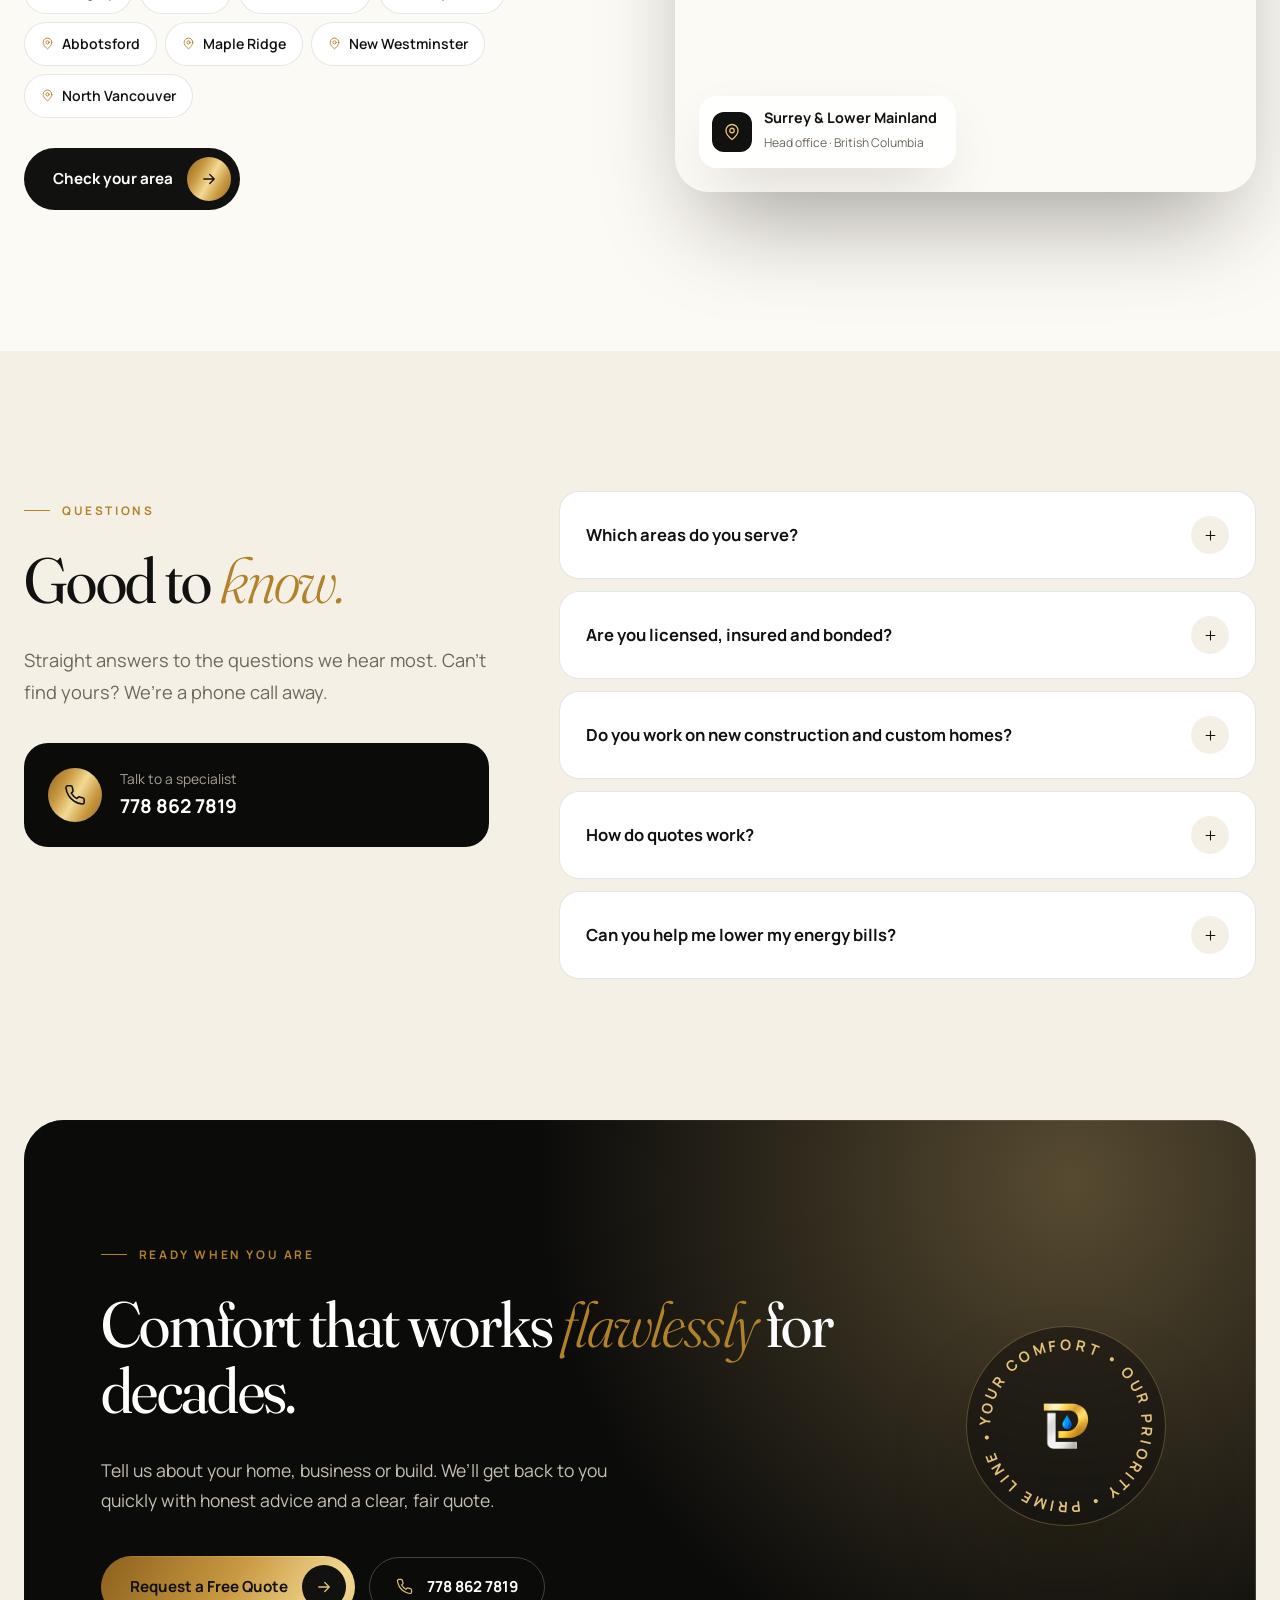
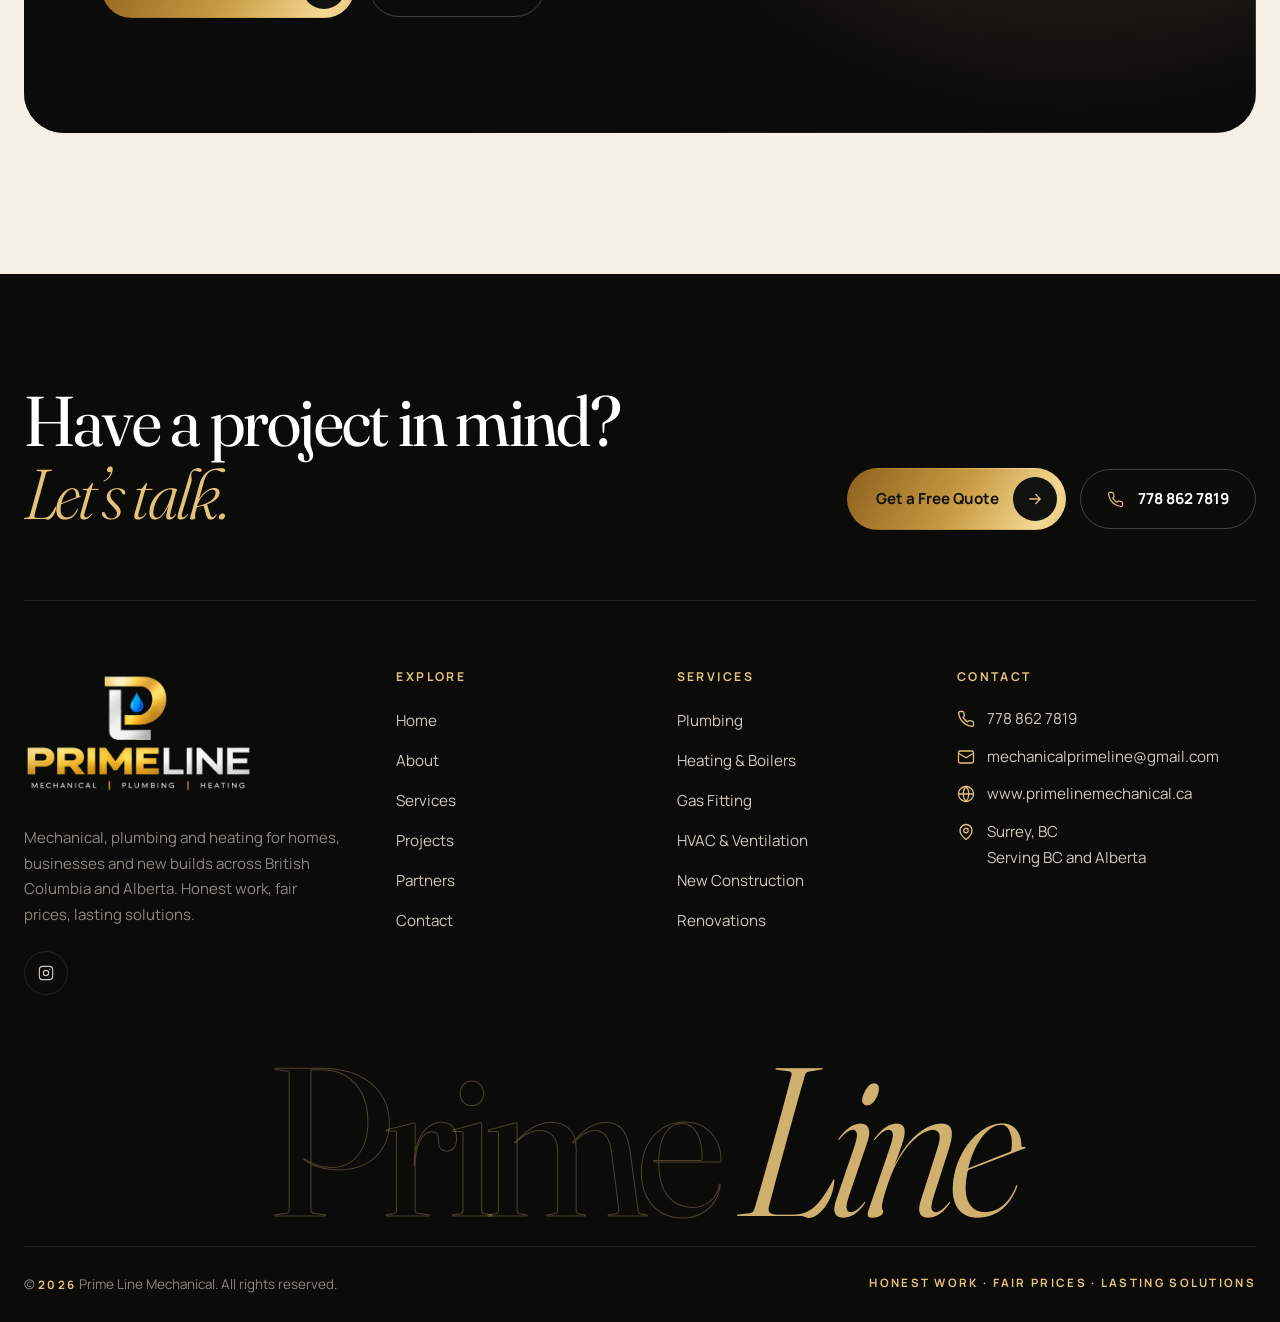
==== commit dd0b9913: "Add Partners page and label projects by builder partner New partners.html featuring Billing Homes LT" ====
--- a/index.html
+++ b/index.html
@@ -115,7 +115,7 @@
   <span class="logo__tile"><img src="img/logo-mark.png" alt="" width="36" height="36"></span>
   <span class="logo__txt"><span class="logo__name"><b>PRIME</b> LINE</span><span class="logo__sub">MECHANICAL</span></span>
 </a>
-    <nav class="nav" aria-label="Main"><a href="index.html" class="active">Home</a><a href="about.html">About</a><a href="services.html">Services</a><a href="projects.html">Projects</a><a href="contact.html">Contact</a></nav>
+    <nav class="nav" aria-label="Main"><a href="index.html" class="active">Home</a><a href="about.html">About</a><a href="services.html">Services</a><a href="projects.html">Projects</a><a href="partners.html">Partners</a><a href="contact.html">Contact</a></nav>
     <div class="header__r">
       <a class="callbox" href="tel:+17788627819"><span class="callbox__ic"><svg aria-hidden="true"><use href="#i-phone"/></svg></span><span><small>Call us today</small><strong>778 862 7819</strong></span></a>
       <a href="contact.html" class="btn btn--dark">Free Quote<span class="btn__ic"><svg aria-hidden="true"><use href="#i-arrow"/></svg></span></a>
@@ -125,7 +125,7 @@
 </header>
 
 <div class="drawer">
-  <nav aria-label="Mobile"><a href="index.html" class="active">Home<svg aria-hidden="true"><use href="#i-arrow"/></svg></a><a href="about.html">About<svg aria-hidden="true"><use href="#i-arrow"/></svg></a><a href="services.html">Services<svg aria-hidden="true"><use href="#i-arrow"/></svg></a><a href="projects.html">Projects<svg aria-hidden="true"><use href="#i-arrow"/></svg></a><a href="contact.html">Contact<svg aria-hidden="true"><use href="#i-arrow"/></svg></a></nav>
+  <nav aria-label="Mobile"><a href="index.html" class="active">Home<svg aria-hidden="true"><use href="#i-arrow"/></svg></a><a href="about.html">About<svg aria-hidden="true"><use href="#i-arrow"/></svg></a><a href="services.html">Services<svg aria-hidden="true"><use href="#i-arrow"/></svg></a><a href="projects.html">Projects<svg aria-hidden="true"><use href="#i-arrow"/></svg></a><a href="partners.html">Partners<svg aria-hidden="true"><use href="#i-arrow"/></svg></a><a href="contact.html">Contact<svg aria-hidden="true"><use href="#i-arrow"/></svg></a></nav>
   <div class="drawer__info">
     <a href="tel:+17788627819">778 862 7819</a>
     <a href="mailto:mechanicalprimeline@gmail.com">mechanicalprimeline@gmail.com</a>
@@ -250,11 +250,21 @@
       </div>
     </div>
   </div>
-  <div class="container"><div class="carousel reveal"><article class="proj w" data-cat=""><img src="https://images.unsplash.com/photo-1600585154340-be6161a56a0c?auto=format&fit=crop&w=1300&q=80" alt="Modern Contemporary Home" loading="lazy"><span class="proj__go"><svg aria-hidden="true"><use href="#i-plus"/></svg></span><div class="proj__info"><span class="proj__tag">Custom Home</span><h3>Modern Contemporary Home</h3><div class="proj__meta"><svg aria-hidden="true"><use href="#i-pin"/></svg>Alberta</div></div></article><article class="proj" data-cat=""><img src="https://images.unsplash.com/photo-1584622650111-993a426fbf0a?auto=format&fit=crop&w=800&q=80" alt="Spa-Inspired Ensuite" loading="lazy"><span class="proj__go"><svg aria-hidden="true"><use href="#i-plus"/></svg></span><div class="proj__info"><span class="proj__tag">Renovation</span><h3>Spa-Inspired Ensuite</h3><div class="proj__meta"><svg aria-hidden="true"><use href="#i-pin"/></svg>Surrey, BC</div></div></article><article class="proj" data-cat=""><img src="https://images.unsplash.com/photo-1607472586893-edb57bdc0e39?auto=format&fit=crop&w=800&q=80" alt="Boiler Room Retrofit" loading="lazy"><span class="proj__go"><svg aria-hidden="true"><use href="#i-plus"/></svg></span><div class="proj__info"><span class="proj__tag">Commercial</span><h3>Boiler Room Retrofit</h3><div class="proj__meta"><svg aria-hidden="true"><use href="#i-pin"/></svg>Lower Mainland, BC</div></div></article><article class="proj w" data-cat=""><img src="https://images.unsplash.com/photo-1600047509807-ba8f99d2cdde?auto=format&fit=crop&w=1300&q=80" alt="Modern Open-Concept Home" loading="lazy"><span class="proj__go"><svg aria-hidden="true"><use href="#i-plus"/></svg></span><div class="proj__info"><span class="proj__tag">Custom Home</span><h3>Modern Open-Concept Home</h3><div class="proj__meta"><svg aria-hidden="true"><use href="#i-pin"/></svg>Alberta</div></div></article><article class="proj" data-cat=""><img src="https://images.unsplash.com/photo-1556911220-bff31c812dba?auto=format&fit=crop&w=800&q=80" alt="Luxury Kitchen Gas Line" loading="lazy"><span class="proj__go"><svg aria-hidden="true"><use href="#i-plus"/></svg></span><div class="proj__info"><span class="proj__tag">Residential</span><h3>Luxury Kitchen Gas Line</h3><div class="proj__meta"><svg aria-hidden="true"><use href="#i-pin"/></svg>Langley, BC</div></div></article><article class="proj" data-cat=""><img src="https://images.unsplash.com/photo-1600566753190-17f0baa2a6c3?auto=format&fit=crop&w=800&q=80" alt="Modern Family Home" loading="lazy"><span class="proj__go"><svg aria-hidden="true"><use href="#i-plus"/></svg></span><div class="proj__info"><span class="proj__tag">Custom Home</span><h3>Modern Family Home</h3><div class="proj__meta"><svg aria-hidden="true"><use href="#i-pin"/></svg>Alberta</div></div></article><article class="proj w" data-cat=""><img src="https://images.unsplash.com/photo-1613490493576-7fde63acd811?auto=format&fit=crop&w=1300&q=80" alt="Poolside Residence" loading="lazy"><span class="proj__go"><svg aria-hidden="true"><use href="#i-plus"/></svg></span><div class="proj__info"><span class="proj__tag">New Build</span><h3>Poolside Residence</h3><div class="proj__meta"><svg aria-hidden="true"><use href="#i-pin"/></svg>British Columbia</div></div></article></div><div class="car-progress"><i></i></div></div>
+  <div class="container"><div class="carousel reveal"><article class="proj w" data-cat=""><img src="https://images.unsplash.com/photo-1600585154340-be6161a56a0c?auto=format&fit=crop&w=1300&q=80" alt="Modern Contemporary Home" loading="lazy"><span class="proj__go"><svg aria-hidden="true"><use href="#i-plus"/></svg></span><div class="proj__info"><span class="proj__tag">Billing Homes LTD</span><h3>Modern Contemporary Home</h3><div class="proj__meta"><svg aria-hidden="true"><use href="#i-pin"/></svg>Edmonton, AB</div></div></article><article class="proj" data-cat=""><img src="https://images.unsplash.com/photo-1512917774080-9991f1c4c750?auto=format&fit=crop&w=800&q=80" alt="West Vancouver Residence" loading="lazy"><span class="proj__go"><svg aria-hidden="true"><use href="#i-plus"/></svg></span><div class="proj__info"><span class="proj__tag">Vlad Construction Corp.</span><h3>West Vancouver Residence</h3><div class="proj__meta"><svg aria-hidden="true"><use href="#i-pin"/></svg>West Vancouver, BC</div></div></article><article class="proj" data-cat=""><img src="https://images.unsplash.com/photo-1600566753190-17f0baa2a6c3?auto=format&fit=crop&w=800&q=80" alt="Surrey Family Home" loading="lazy"><span class="proj__go"><svg aria-hidden="true"><use href="#i-plus"/></svg></span><div class="proj__info"><span class="proj__tag">24/7 Brother Construction</span><h3>Surrey Family Home</h3><div class="proj__meta"><svg aria-hidden="true"><use href="#i-pin"/></svg>Surrey, BC</div></div></article><article class="proj w" data-cat=""><img src="https://images.unsplash.com/photo-1613490493576-7fde63acd811?auto=format&fit=crop&w=1300&q=80" alt="Victoria Residence" loading="lazy"><span class="proj__go"><svg aria-hidden="true"><use href="#i-plus"/></svg></span><div class="proj__info"><span class="proj__tag">Vlad Construction Corp.</span><h3>Victoria Residence</h3><div class="proj__meta"><svg aria-hidden="true"><use href="#i-pin"/></svg>Victoria, BC</div></div></article><article class="proj" data-cat=""><img src="https://images.unsplash.com/photo-1564013799919-ab600027ffc6?auto=format&fit=crop&w=800&q=80" alt="Modern Family Home" loading="lazy"><span class="proj__go"><svg aria-hidden="true"><use href="#i-plus"/></svg></span><div class="proj__info"><span class="proj__tag">Billing Homes LTD</span><h3>Modern Family Home</h3><div class="proj__meta"><svg aria-hidden="true"><use href="#i-pin"/></svg>Edmonton, AB</div></div></article><article class="proj" data-cat=""><img src="https://images.unsplash.com/photo-1541888946425-d81bb19240f5?auto=format&fit=crop&w=800&q=80" alt="Surrey New Construction" loading="lazy"><span class="proj__go"><svg aria-hidden="true"><use href="#i-plus"/></svg></span><div class="proj__info"><span class="proj__tag">24/7 Brother Construction</span><h3>Surrey New Construction</h3><div class="proj__meta"><svg aria-hidden="true"><use href="#i-pin"/></svg>Surrey, BC</div></div></article><article class="proj w" data-cat=""><img src="https://images.unsplash.com/photo-1600607687939-ce8a6c25118c?auto=format&fit=crop&w=1300&q=80" alt="Modern Open-Concept Home" loading="lazy"><span class="proj__go"><svg aria-hidden="true"><use href="#i-plus"/></svg></span><div class="proj__info"><span class="proj__tag">Billing Homes LTD</span><h3>Modern Open-Concept Home</h3><div class="proj__meta"><svg aria-hidden="true"><use href="#i-pin"/></svg>Edmonton, AB</div></div></article></div><div class="car-progress"><i></i></div></div>
 </section>
 
 
 <section class="section bg-2">
+  <div class="container">
+    <div class="head head--split">
+      <div><span class="eyebrow reveal">Currently working with</span><h2 class="reveal d1">Builders who <em class='gold'>trust us.</em></h2></div>
+      <p class="lead reveal d2">We&rsquo;re proud to be the mechanical partner for builders across BC and Alberta, on projects from Victoria to Edmonton.</p>
+    </div>
+    <div class="pstrip"><a href="partners.html#billing" class="pcard reveal d1"><span class="pcard__ic"><svg aria-hidden="true"><use href="#i-home"/></svg></span><span class="pcard__kind">Custom home builder</span><h3>Billing Homes LTD</h3><div class="pcard__locs"><span><svg aria-hidden="true"><use href="#i-pin"/></svg>Edmonton, AB</span></div><span class="pcard__go"><svg aria-hidden="true"><use href="#i-arrow"/></svg></span></a><a href="partners.html#vlad" class="pcard reveal d2"><span class="pcard__ic"><svg aria-hidden="true"><use href="#i-building"/></svg></span><span class="pcard__kind">Construction company</span><h3>Vlad Construction Corp.</h3><div class="pcard__locs"><span><svg aria-hidden="true"><use href="#i-pin"/></svg>West Vancouver, BC</span><span><svg aria-hidden="true"><use href="#i-pin"/></svg>Victoria, BC</span></div><span class="pcard__go"><svg aria-hidden="true"><use href="#i-arrow"/></svg></span></a><a href="partners.html#brother" class="pcard reveal d3"><span class="pcard__ic"><svg aria-hidden="true"><use href="#i-hardhat"/></svg></span><span class="pcard__kind">Construction &amp; landscaping</span><h3>24/7 Brother Construction Ltd.</h3><div class="pcard__locs"><span><svg aria-hidden="true"><use href="#i-pin"/></svg>Surrey, BC</span></div><span class="pcard__go"><svg aria-hidden="true"><use href="#i-arrow"/></svg></span></a></div>
+  </div>
+</section>
+
+<section class="section ">
   <div class="container">
     <div class="head head--split">
       <div><span class="eyebrow reveal">Kind words</span><h2 class="reveal d1">Clients who feel <em class="gold">right at home.</em></h2></div>
@@ -265,7 +275,7 @@
   </div>
 </section>
 
-<section class="section ">
+<section class="section bg-2">
   <div class="container area-wrap">
     <div>
       <span class="eyebrow reveal">Service area</span>
@@ -289,7 +299,7 @@
   </div>
 </section>
 
-<section class="section bg-2">
+<section class="section ">
   <div class="container faq-wrap">
     <div class="faq-side">
       <span class="eyebrow reveal">Questions</span>
@@ -300,7 +310,7 @@
     <div class="faq"><div class="faq__item reveal d0"><button class="faq__q" aria-expanded="false">Which areas do you serve?<span class="faq__icon"><svg aria-hidden="true"><use href="#i-plus"/></svg></span></button><div class="faq__a"><div><p>We&rsquo;re based in Surrey, BC, and serve the Lower Mainland and Fraser Valley, plus Alberta including Edmonton, Leduc and surrounding communities. Not sure if you&rsquo;re in range? Just ask.</p></div></div></div><div class="faq__item reveal d1"><button class="faq__q" aria-expanded="false">Are you licensed, insured and bonded?<span class="faq__icon"><svg aria-hidden="true"><use href="#i-plus"/></svg></span></button><div class="faq__a"><div><p>Yes. Prime Line Mechanical is fully licensed, insured and bonded. Every job is done to code, with permits and inspections handled for you where required.</p></div></div></div><div class="faq__item reveal d2"><button class="faq__q" aria-expanded="false">Do you work on new construction and custom homes?<span class="faq__icon"><svg aria-hidden="true"><use href="#i-plus"/></svg></span></button><div class="faq__a"><div><p>Absolutely. We provide complete mechanical packages for builders and homeowners, including plumbing rough-in and finish, hydronic heating, gas fitting and ventilation.</p></div></div></div><div class="faq__item reveal d3"><button class="faq__q" aria-expanded="false">How do quotes work?<span class="faq__icon"><svg aria-hidden="true"><use href="#i-plus"/></svg></span></button><div class="faq__a"><div><p>Tell us about your project by phone, email or our contact form. We review the scope, visit the site if needed, and give you a clear, itemised quote with no hidden fees.</p></div></div></div><div class="faq__item reveal d4"><button class="faq__q" aria-expanded="false">Can you help me lower my energy bills?<span class="faq__icon"><svg aria-hidden="true"><use href="#i-plus"/></svg></span></button><div class="faq__a"><div><p>Yes. We install high-efficiency boilers, tankless water heaters, heat pumps and smart controls, and we can point you toward rebates you may qualify for.</p></div></div></div></div>
   </div>
 </section>
-<div class="bg-2">
+
 <section class="section" style="padding-top:0">
   <div class="container">
     <div class="cta reveal zoom">
@@ -315,7 +325,7 @@
       <div class="cta__seal"><div class="spin-badge" aria-hidden="true"><svg class="ring" viewBox="0 0 120 120"><defs><path id="circ1" d="M60,60 m-50,0 a50,50 0 1,1 100,0 a50,50 0 1,1 -100,0"/></defs><text><textPath href="#circ1" textLength="312" lengthAdjust="spacing">YOUR COMFORT • OUR PRIORITY • PRIME LINE • </textPath></text></svg><img class="core" src="img/logo-mark.png" alt=""></div></div>
     </div>
   </div>
-</section></div>
+</section>
 
 </main>
 
@@ -336,7 +346,7 @@
           <a href="https://www.instagram.com/prime_line_mechanical_plumbing/" target="_blank" rel="noopener" aria-label="Prime Line Mechanical on Instagram"><svg aria-hidden="true"><use href="#i-instagram"/></svg></a>
         </div>
       </div>
-      <div><h4>Explore</h4><ul><li><a href="index.html">Home</a></li><li><a href="about.html">About</a></li><li><a href="services.html">Services</a></li><li><a href="projects.html">Projects</a></li><li><a href="contact.html">Contact</a></li></ul></div>
+      <div><h4>Explore</h4><ul><li><a href="index.html">Home</a></li><li><a href="about.html">About</a></li><li><a href="services.html">Services</a></li><li><a href="projects.html">Projects</a></li><li><a href="partners.html">Partners</a></li><li><a href="contact.html">Contact</a></li></ul></div>
       <div>
         <h4>Services</h4>
         <ul>
--- a/css/style.css
+++ b/css/style.css
@@ -745,3 +745,54 @@
   .logo__tile img { width: 32px; height: 32px; }
   .spin-badge img.core { width: 42px; height: 42px; }
 }
+
+/* ---------- Partners ---------- */
+.pstrip { display: grid; grid-template-columns: repeat(3, 1fr); gap: 18px; }
+.pcard { position: relative; display: flex; flex-direction: column; padding: 32px; border-radius: var(--r-lg); background: var(--paper); border: 1px solid var(--line); transition: transform .6s var(--ease), box-shadow .6s, background .5s, color .5s; overflow: hidden; }
+.pcard::after { content: ""; position: absolute; width: 260px; height: 260px; right: -130px; top: -130px; background: radial-gradient(circle, rgba(229,194,122,.35), transparent 65%); opacity: 0; transition: opacity .6s; }
+.pcard:hover { transform: translateY(-8px); box-shadow: var(--shadow); background: var(--dark); color: #fff; }
+.pcard:hover::after { opacity: 1; }
+.pcard__ic { width: 56px; height: 56px; border-radius: 16px; background: var(--bg); color: var(--gold); display: grid; place-items: center; margin-bottom: 44px; transition: background .5s, color .5s; }
+.pcard:hover .pcard__ic { background: var(--gold-grad); color: var(--ink); }
+.pcard__ic svg { width: 24px; height: 24px; }
+.pcard__kind { font-size: .72rem; font-weight: 700; letter-spacing: .18em; text-transform: uppercase; color: var(--gold); margin-bottom: 10px; }
+.pcard:hover .pcard__kind { color: var(--gold-l); }
+.pcard h3 { font-family: var(--f-display); font-weight: 400; font-size: clamp(1.6rem, 2.2vw, 2rem); letter-spacing: -.02em; line-height: 1.1; margin-bottom: 18px; }
+.pcard__locs { display: flex; flex-wrap: wrap; gap: 8px; margin-top: auto; }
+.pcard__locs span { display: inline-flex; gap: 6px; align-items: center; padding: 7px 13px; border-radius: 100px; font-size: .82rem; font-weight: 700; background: var(--bg); transition: background .5s, color .5s; }
+.pcard:hover .pcard__locs span { background: rgba(255,255,255,.1); }
+.pcard__locs svg { width: 13px; height: 13px; color: var(--gold); }
+.pcard:hover .pcard__locs svg { color: var(--gold-l); }
+.pcard__go { position: absolute; top: 28px; right: 28px; width: 48px; height: 48px; border-radius: 50%; border: 1px solid var(--line-2); display: grid; place-items: center; transition: transform .6s var(--ease), background .4s, border-color .4s, color .4s; }
+.pcard__go svg { width: 18px; height: 18px; transform: rotate(-45deg); }
+.pcard:hover .pcard__go { background: var(--gold-l); border-color: var(--gold-l); color: var(--ink); transform: rotate(45deg); }
+
+.partners { display: grid; gap: 26px; }
+.partners .partner { scroll-margin-top: 120px; }
+.partner--rev .partner__img { order: 2; }
+.partner .btn-row { margin-top: 4px; gap: 22px; }
+
+.locs { display: grid; grid-template-columns: repeat(4, 1fr); gap: 18px; }
+.loc { position: relative; border-radius: var(--r-lg); overflow: hidden; aspect-ratio: 3/4; isolation: isolate; color: #fff; display: flex; align-items: flex-end; }
+.loc img { position: absolute; inset: 0; width: 100%; height: 100%; object-fit: cover; z-index: -2; transition: transform 1.4s var(--ease); }
+.loc::before { content: ""; position: absolute; inset: 0; z-index: -1; background: linear-gradient(180deg, transparent 35%, rgba(0,0,0,.85)); }
+.loc:hover img { transform: scale(1.07); }
+.loc__n { position: absolute; top: 22px; left: 22px; font-size: .72rem; font-weight: 700; padding: 6px 12px; border-radius: 100px; background: rgba(0,0,0,.35); backdrop-filter: blur(8px); letter-spacing: .14em; }
+.loc__body { padding: 26px; }
+.loc__body small { font-size: .74rem; letter-spacing: .18em; text-transform: uppercase; color: var(--gold-l); font-weight: 700; }
+.loc__body h3 { font-family: var(--f-display); font-weight: 400; font-size: 2.2rem; letter-spacing: -.02em; margin: 4px 0 12px; }
+.loc__p { display: inline-flex; gap: 8px; align-items: center; font-size: .82rem; font-weight: 600; padding: 7px 13px; border-radius: 100px; background: rgba(255,255,255,.14); border: 1px solid rgba(255,255,255,.2); backdrop-filter: blur(8px); }
+.loc__p svg { width: 14px; height: 14px; color: var(--gold-l); }
+
+@media (max-width: 1024px) {
+  .pstrip { grid-template-columns: 1fr; }
+  .partner--rev .partner__img { order: 0; }
+  .locs { grid-template-columns: 1fr 1fr; }
+}
+@media (max-width: 680px) {
+  .locs { grid-template-columns: 1fr; }
+  .loc { aspect-ratio: 4/3.4; }
+  .pcard { padding: 26px; }
+  .pcard__ic { margin-bottom: 30px; }
+  .filters { border-radius: 22px; }
+}
